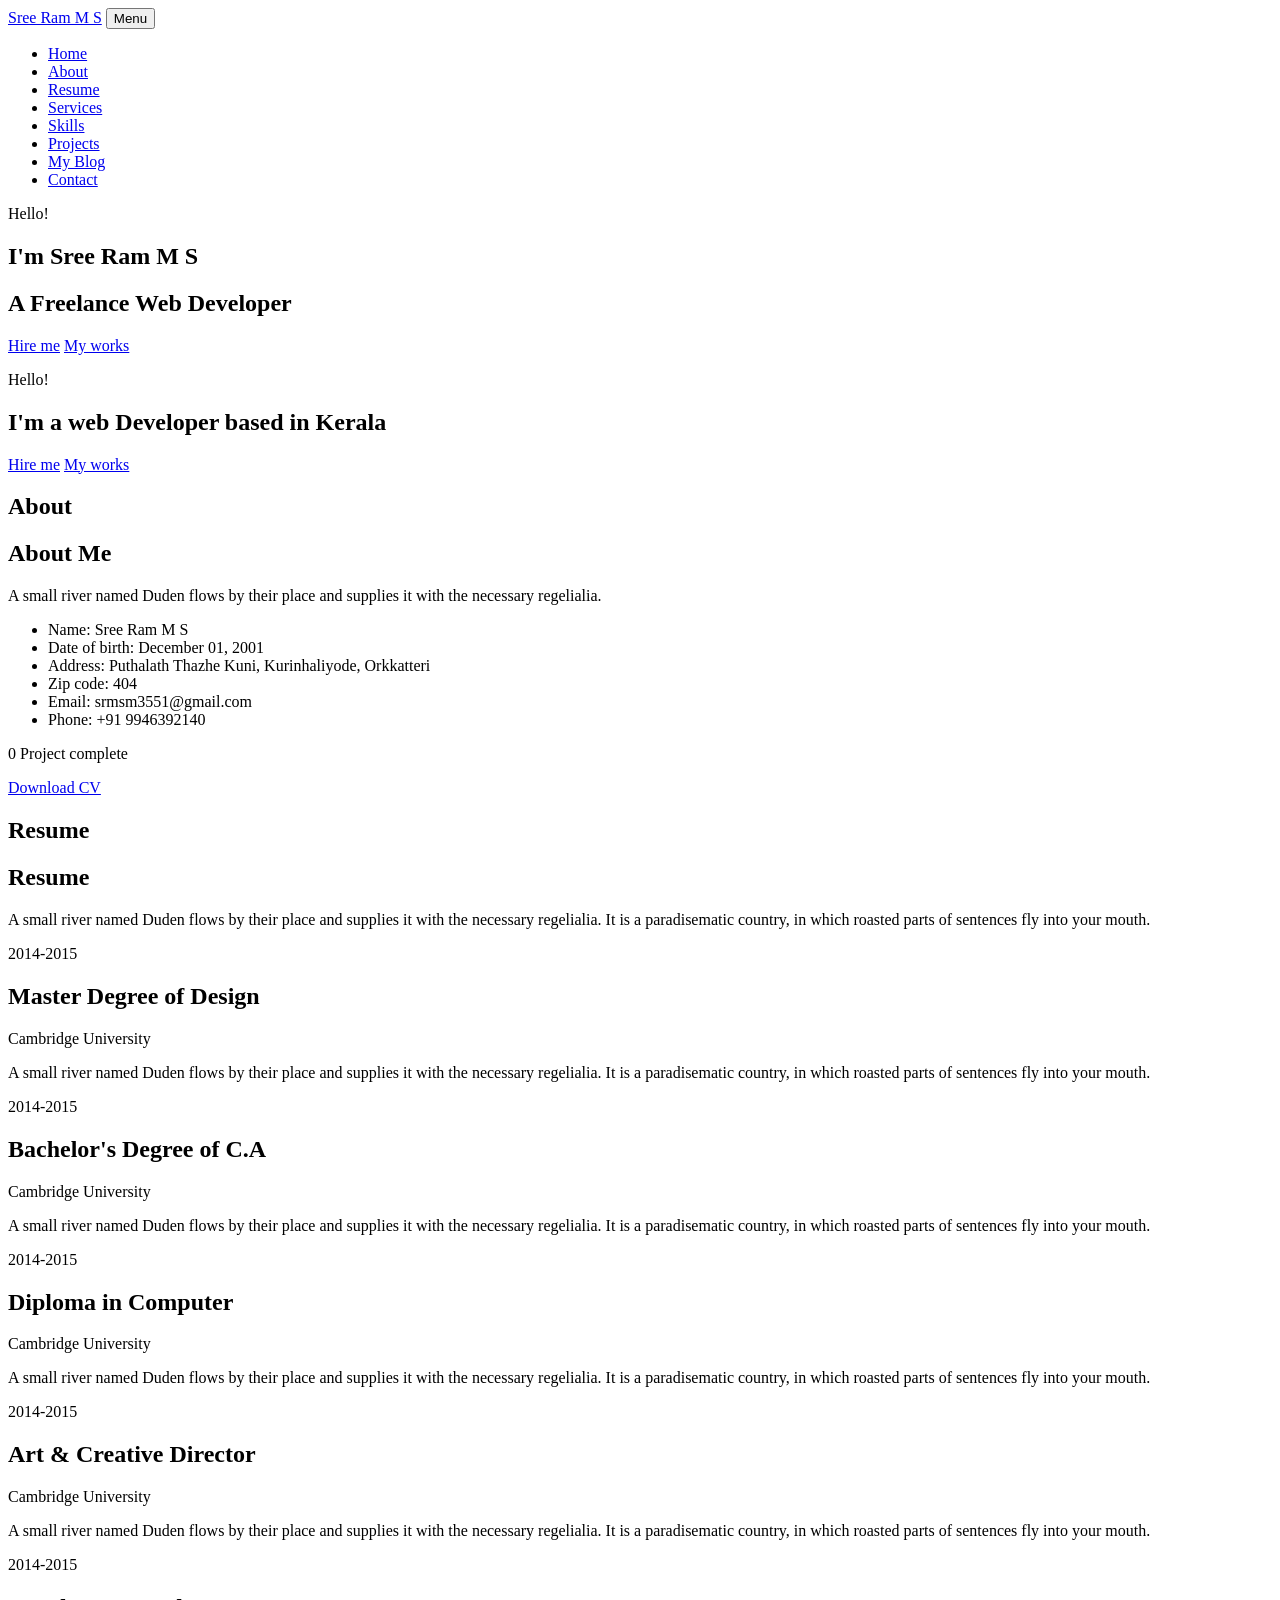
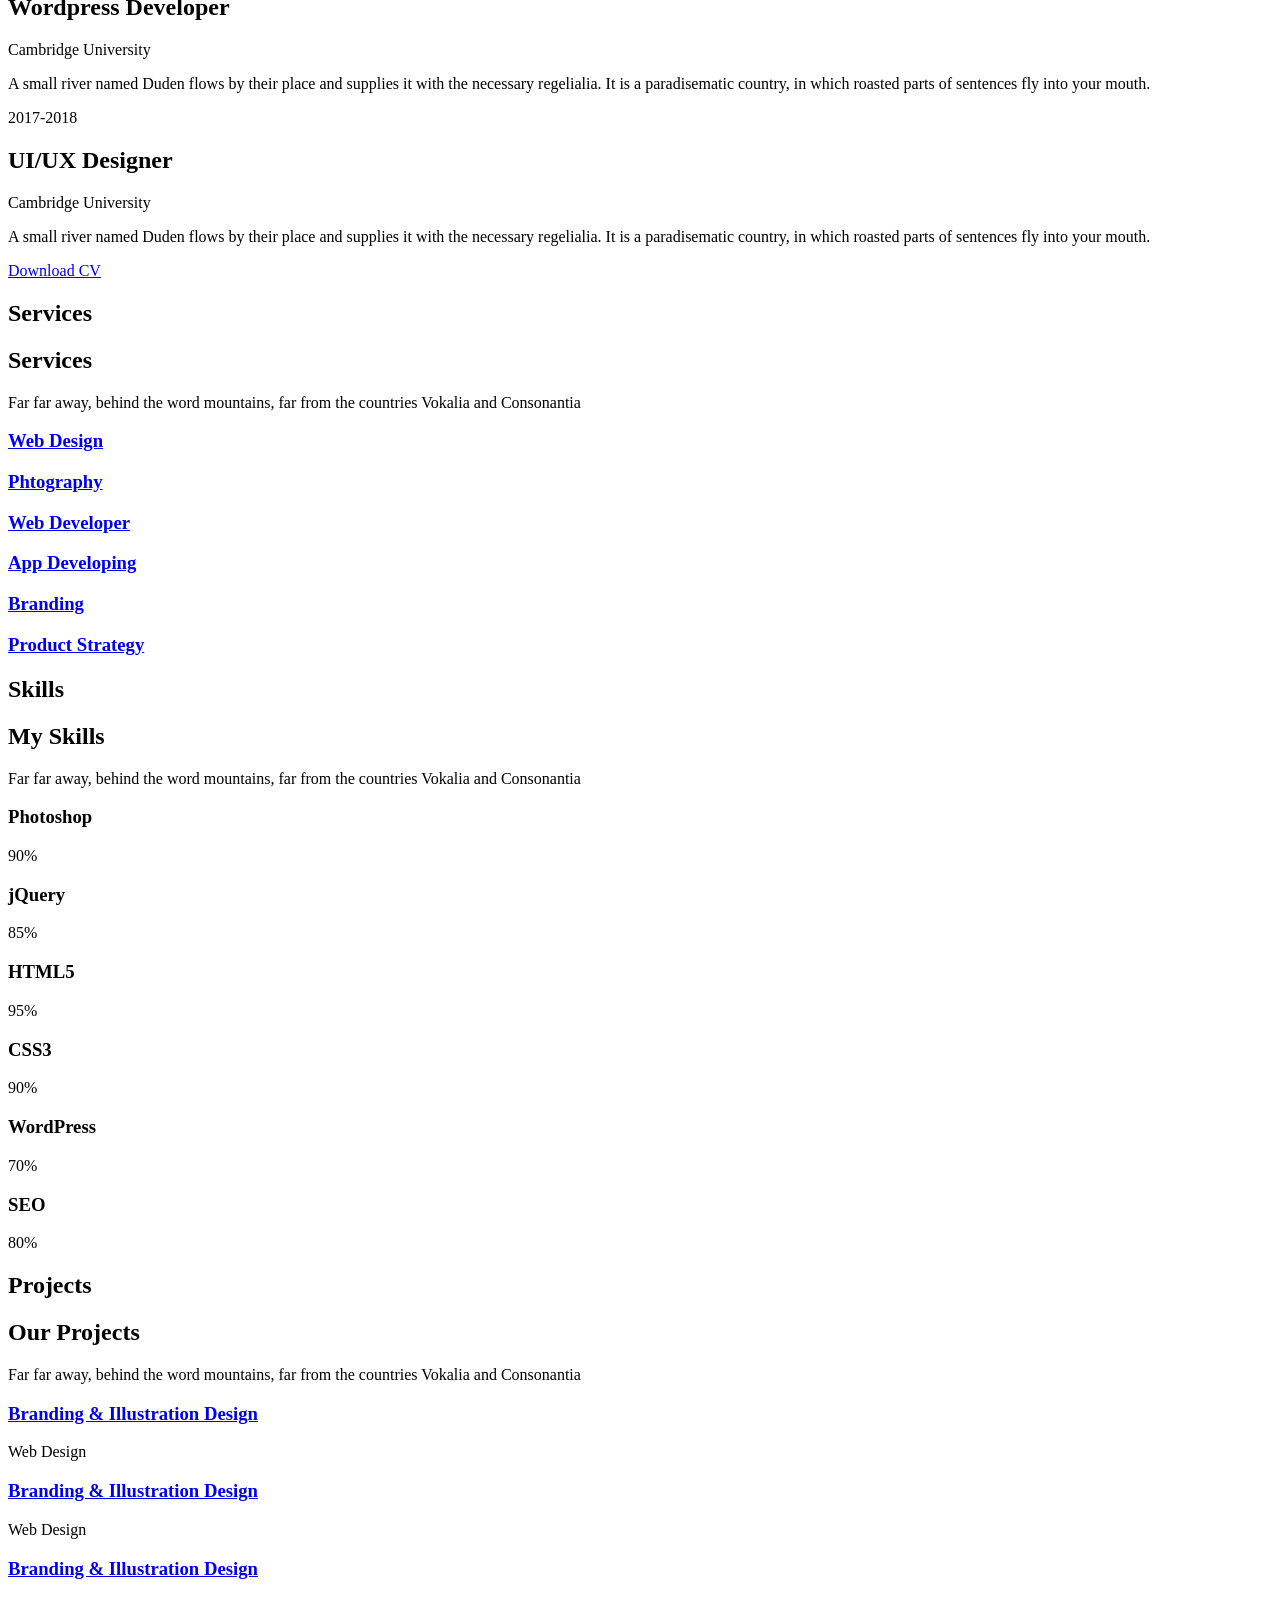
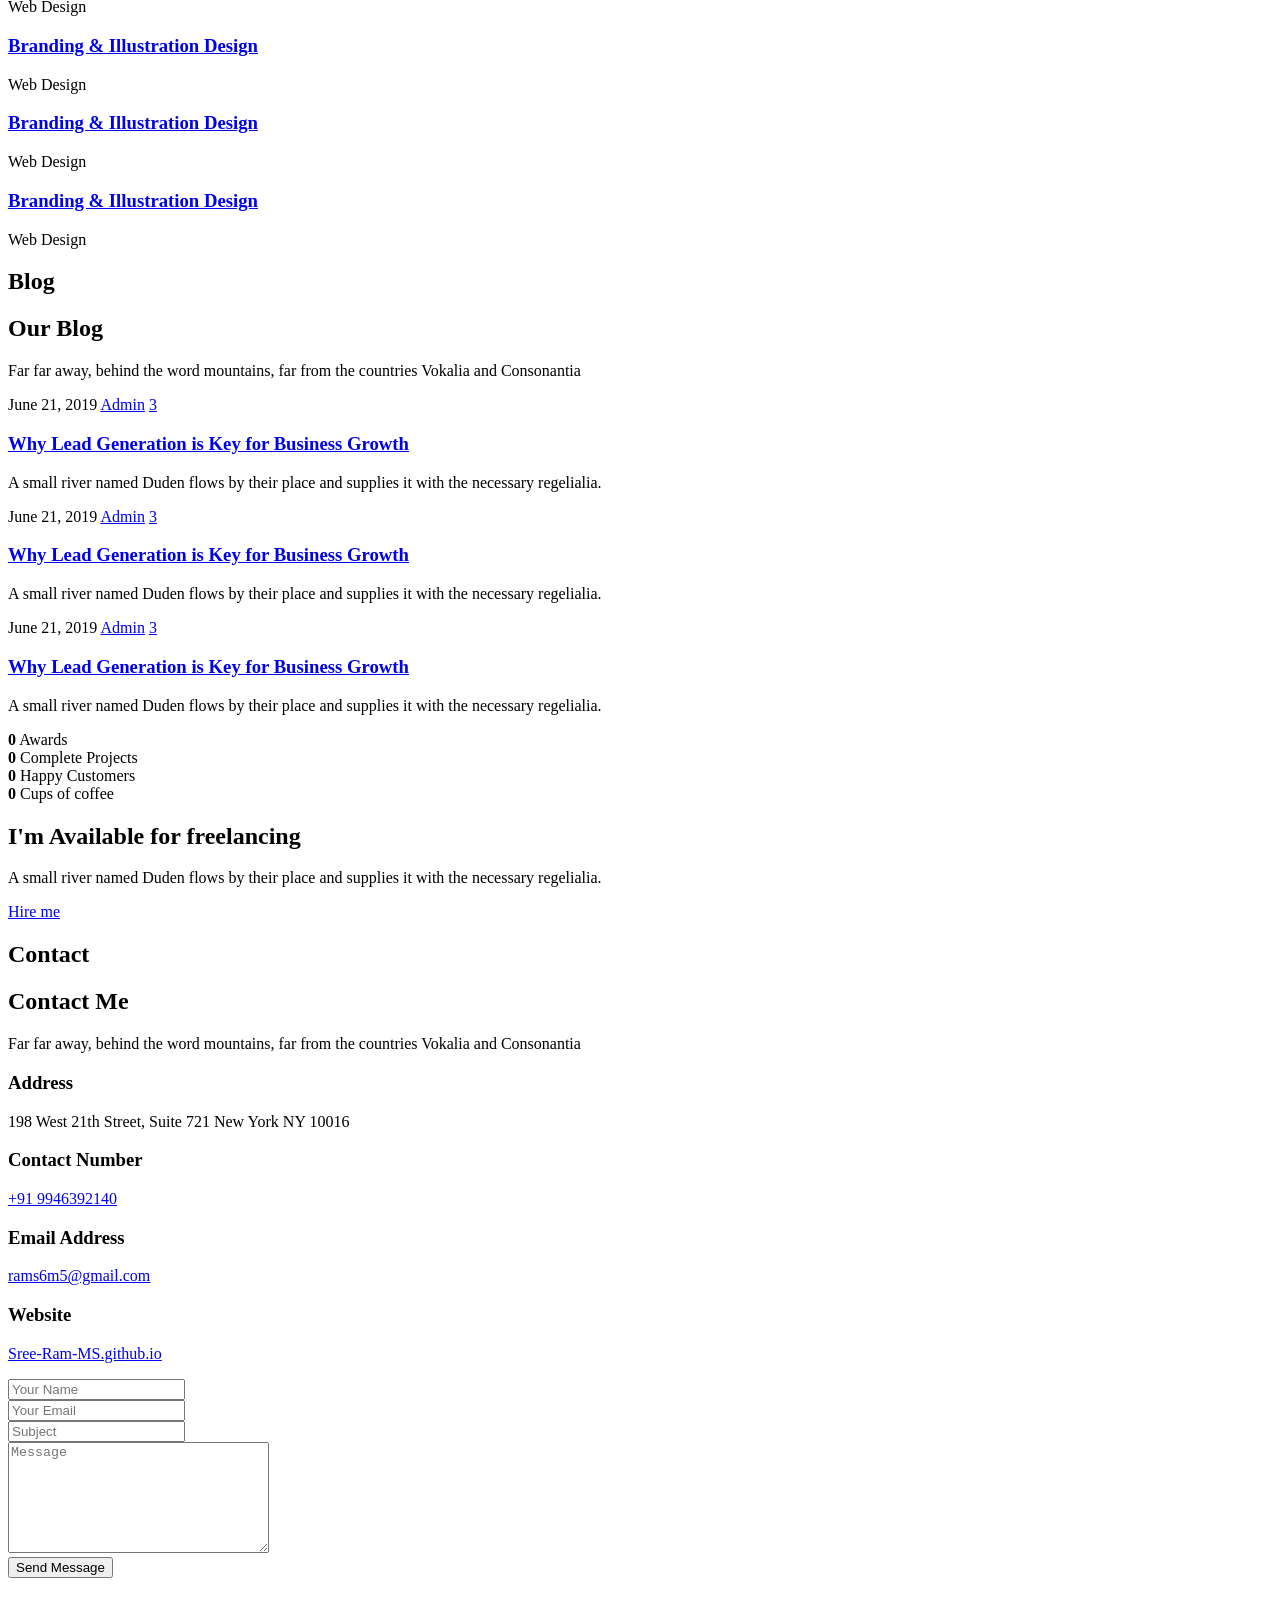
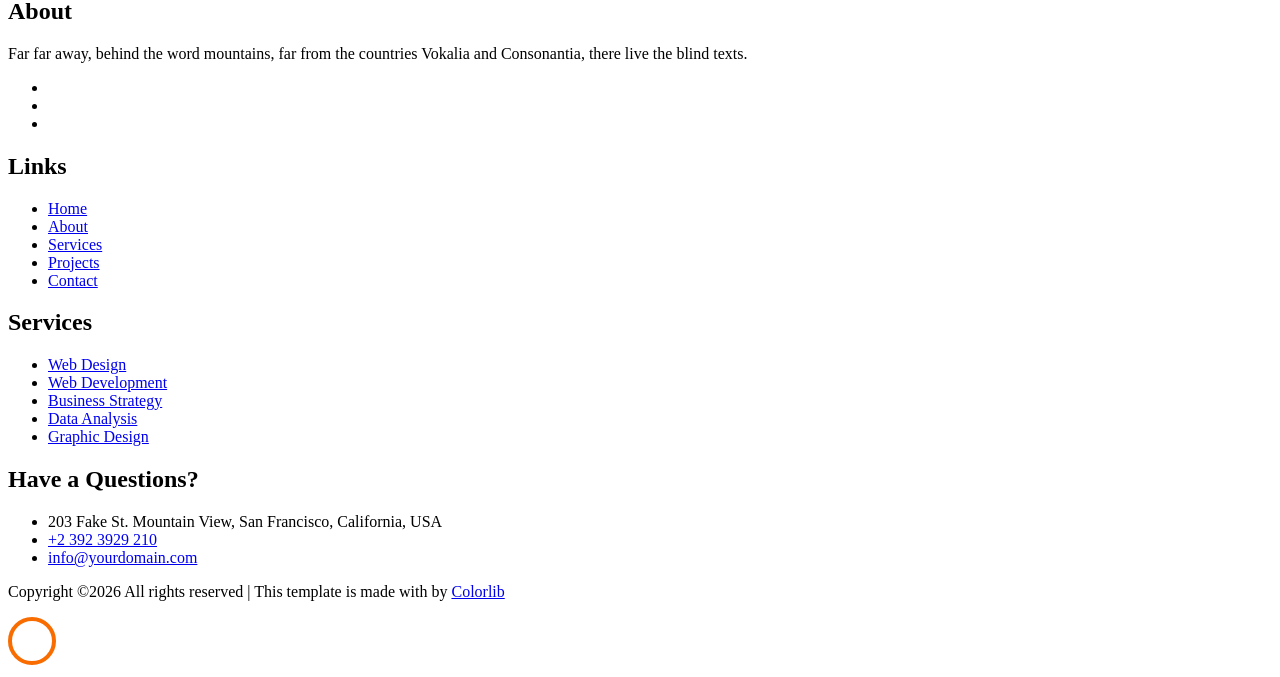
==== index.html @ 0553d795 "Update index.html" ====
<!DOCTYPE html>
<html lang="en">
  <head>
    <title>Sree Ram M S official GitHub Website </title>
    <meta charset="utf-8">
    <meta name="viewport" content="width=device-width, initial-scale=1, shrink-to-fit=no">
    
    <link href="https://fonts.googleapis.com/css?family=Poppins:100,200,300,400,500,600,700,800,900" rel="stylesheet">

    <link rel="stylesheet" href="css/open-iconic-bootstrap.min.css">
    <link rel="stylesheet" href="css/animate.css">
    
    <link rel="stylesheet" href="css/owl.carousel.min.css">
    <link rel="stylesheet" href="css/owl.theme.default.min.css">
    <link rel="stylesheet" href="css/magnific-popup.css">

    <link rel="stylesheet" href="css/aos.css">

    <link rel="stylesheet" href="css/ionicons.min.css">
    
    <link rel="stylesheet" href="css/flaticon.css">
    <link rel="stylesheet" href="css/icomoon.css">
    <link rel="stylesheet" href="css/style.css">
  </head>
  <body data-spy="scroll" data-target=".site-navbar-target" data-offset="300">
	  
	  
    <nav class="navbar navbar-expand-lg navbar-dark ftco_navbar ftco-navbar-light site-navbar-target" id="ftco-navbar">
	    <div class="container">
	      <a class="navbar-brand" href="index.html">Sree Ram M S</a>
	      <button class="navbar-toggler js-fh5co-nav-toggle fh5co-nav-toggle" type="button" data-toggle="collapse" data-target="#ftco-nav" aria-controls="ftco-nav" aria-expanded="false" aria-label="Toggle navigation">
	        <span class="oi oi-menu"></span> Menu
	      </button>

	      <div class="collapse navbar-collapse" id="ftco-nav">
	        <ul class="navbar-nav nav ml-auto">
	          <li class="nav-item"><a href="#home-section" class="nav-link"><span>Home</span></a></li>
	          <li class="nav-item"><a href="#about-section" class="nav-link"><span>About</span></a></li>
	          <li class="nav-item"><a href="#resume-section" class="nav-link"><span>Resume</span></a></li>
	          <li class="nav-item"><a href="#services-section" class="nav-link"><span>Services</span></a></li>
	          <li class="nav-item"><a href="#skills-section" class="nav-link"><span>Skills</span></a></li>
	          <li class="nav-item"><a href="#projects-section" class="nav-link"><span>Projects</span></a></li>
	          <li class="nav-item"><a href="#blog-section" class="nav-link"><span>My Blog</span></a></li>
	          <li class="nav-item"><a href="#contact-section" class="nav-link"><span>Contact</span></a></li>
	        </ul>
	      </div>
	    </div>
	  </nav>
	  <section id="home-section" class="hero">
		  <div class="home-slider  owl-carousel">
	      <div class="slider-item ">
	      	<div class="overlay"></div>
	        <div class="container">
	          <div class="row d-md-flex no-gutters slider-text align-items-end justify-content-end" data-scrollax-parent="true">
	          	<div class="one-third js-fullheight order-md-last img" style="background-image:url(images/MS.png);">
	          		<div class="overlay"></div>
	          	</div>
		          <div class="one-forth d-flex  align-items-center ftco-animate" data-scrollax=" properties: { translateY: '70%' }">
		          	<div class="text">
		          		<span class="subheading">Hello!</span>
			            <h1 class="mb-4 mt-3">I'm <span>Sree Ram M S</span></h1>
			            <h2 class="mb-4">A Freelance Web Developer</h2>
			            <p><a href="#" class="btn btn-primary py-3 px-4">Hire me</a> <a href="#" class="btn btn-white btn-outline-white py-3 px-4">My works</a></p>
		            </div>
		          </div>
	        	</div>
	        </div>
	      </div>

	      <div class="slider-item">
	      	<div class="overlay"></div>
	        <div class="container">
	          <div class="row d-flex no-gutters slider-text align-items-end justify-content-end" data-scrollax-parent="true">
	          	<div class="one-third js-fullheight order-md-last img" style="background-image:url(images/bg_2.png);">
	          		<div class="overlay"></div>
	          	</div>
		          <div class="one-forth d-flex align-items-center ftco-animate" data-scrollax=" properties: { translateY: '70%' }">
		          	<div class="text">
		          		<span class="subheading">Hello!</span>
			            <h1 class="mb-4 mt-3">I'm a <span>web Developer</span> based in Kerala</h1>
			            <p><a href="#" class="btn btn-primary py-3 px-4">Hire me</a> <a href="#" class="btn btn-white btn-outline-white py-3 px-4">My works</a></p>
		            </div>
		          </div>
	        	</div>
	        </div>
	      </div>
	    </div>
    </section>

    <section class="ftco-about img ftco-section ftco-no-pb" id="about-section">
    	<div class="container">
    		<div class="row d-flex">
    			<div class="col-md-6 col-lg-5 d-flex">
    				<div class="img-about img d-flex align-items-stretch">
    					<div class="overlay"></div>
	    				<div class="img d-flex align-self-stretch align-items-center" style="background-image:url(images/MS.png);">
	    				</div>
    				</div>
    			</div>
    			<div class="col-md-6 col-lg-7 pl-lg-5 pb-5">
    				<div class="row justify-content-start pb-3">
		          <div class="col-md-12 heading-section ftco-animate">
		          	<h1 class="big">About</h1>
		            <h2 class="mb-4">About Me</h2>
		            <p>A small river named Duden flows by their place and supplies it with the necessary regelialia.</p>
		            <ul class="about-info mt-4 px-md-0 px-2">
		            	<li class="d-flex"><span>Name:</span> <span>Sree Ram M S</span></li>
		            	<li class="d-flex"><span>Date of birth:</span> <span>December 01, 2001</span></li>
		            	<li class="d-flex"><span>Address:</span> <span>Puthalath Thazhe Kuni, Kurinhaliyode, Orkkatteri</span></li>
		            	<li class="d-flex"><span>Zip code:</span> <span>404</span></li>
		            	<li class="d-flex"><span>Email:</span> <span>srmsm3551@gmail.com</span></li>
		            	<li class="d-flex"><span>Phone: </span> <span>+91 9946392140</span></li>
		            </ul>
		          </div>
		        </div>
	          <div class="counter-wrap ftco-animate d-flex mt-md-3">
              <div class="text">
              	<p class="mb-4">
	                <span class="number" data-number="120">0</span>
	                <span>Project complete</span>
                </p>
                <p><a href="files/ram.pdf" class="btn btn-primary py-3 px-3" download>Download CV</a></p>
              </div>
	          </div>
	        </div>
        </div>
    	</div>
    </section>

    <section class="ftco-section ftco-no-pb" id="resume-section">
    	<div class="container">
    		<div class="row justify-content-center pb-5">
          <div class="col-md-10 heading-section text-center ftco-animate">
          	<h1 class="big big-2">Resume</h1>
            <h2 class="mb-4">Resume</h2>
            <p>A small river named Duden flows by their place and supplies it with the necessary regelialia. It is a paradisematic country, in which roasted parts of sentences fly into your mouth.</p>
          </div>
        </div>
    		<div class="row">
    			<div class="col-md-6">
    				<div class="resume-wrap ftco-animate">
    					<span class="date">2014-2015</span>
    					<h2>Master Degree of Design</h2>
    					<span class="position">Cambridge University</span>
    					<p class="mt-4">A small river named Duden flows by their place and supplies it with the necessary regelialia. It is a paradisematic country, in which roasted parts of sentences fly into your mouth.</p>
    				</div>
    				<div class="resume-wrap ftco-animate">
    					<span class="date">2014-2015</span>
    					<h2>Bachelor's Degree of C.A</h2>
    					<span class="position">Cambridge University</span>
    					<p class="mt-4">A small river named Duden flows by their place and supplies it with the necessary regelialia. It is a paradisematic country, in which roasted parts of sentences fly into your mouth.</p>
    				</div>
    				<div class="resume-wrap ftco-animate">
    					<span class="date">2014-2015</span>
    					<h2>Diploma in Computer</h2>
    					<span class="position">Cambridge University</span>
    					<p class="mt-4">A small river named Duden flows by their place and supplies it with the necessary regelialia. It is a paradisematic country, in which roasted parts of sentences fly into your mouth.</p>
    				</div>
    			</div>

    			<div class="col-md-6">
    				<div class="resume-wrap ftco-animate">
    					<span class="date">2014-2015</span>
    					<h2>Art &amp; Creative Director</h2>
    					<span class="position">Cambridge University</span>
    					<p class="mt-4">A small river named Duden flows by their place and supplies it with the necessary regelialia. It is a paradisematic country, in which roasted parts of sentences fly into your mouth.</p>
    				</div>
    				<div class="resume-wrap ftco-animate">
    					<span class="date">2014-2015</span>
    					<h2>Wordpress Developer</h2>
    					<span class="position">Cambridge University</span>
    					<p class="mt-4">A small river named Duden flows by their place and supplies it with the necessary regelialia. It is a paradisematic country, in which roasted parts of sentences fly into your mouth.</p>
    				</div>
    				<div class="resume-wrap ftco-animate">
    					<span class="date">2017-2018</span>
    					<h2>UI/UX Designer</h2>
    					<span class="position">Cambridge University</span>
    					<p class="mt-4">A small river named Duden flows by their place and supplies it with the necessary regelialia. It is a paradisematic country, in which roasted parts of sentences fly into your mouth.</p>
    				</div>
    			</div>
    		</div>
    		<div class="row justify-content-center mt-5">
    			<div class="col-md-6 text-center ftco-animate">
    				<p><a href="#" class="btn btn-primary py-4 px-5">Download CV</a></p>
    			</div>
    		</div>
    	</div>
    </section>

    <section class="ftco-section" id="services-section">
    	<div class="container">
    		<div class="row justify-content-center py-5 mt-5">
          <div class="col-md-12 heading-section text-center ftco-animate">
          	<h1 class="big big-2">Services</h1>
            <h2 class="mb-4">Services</h2>
            <p>Far far away, behind the word mountains, far from the countries Vokalia and Consonantia</p>
          </div>
        </div>
    		<div class="row">
					<div class="col-md-4 text-center d-flex ftco-animate">
						<a href="#" class="services-1">
							<span class="icon">
								<i class="flaticon-analysis"></i>
							</span>
							<div class="desc">
								<h3 class="mb-5">Web Design</h3>
							</div>
						</a>
					</div>
					<div class="col-md-4 text-center d-flex ftco-animate">
						<a href="#" class="services-1">
							<span class="icon">
								<i class="flaticon-flasks"></i>
							</span>
							<div class="desc">
								<h3 class="mb-5">Phtography</h3>
							</div>
						</a>
					</div>
					<div class="col-md-4 text-center d-flex ftco-animate">
						<a href="#" class="services-1">
							<span class="icon">
								<i class="flaticon-ideas"></i>
							</span>
							<div class="desc">
								<h3 class="mb-5">Web Developer</h3>
							</div>
						</a>
					</div>

					<div class="col-md-4 text-center d-flex ftco-animate">
						<a href="#" class="services-1">
							<span class="icon">
								<i class="flaticon-analysis"></i>
							</span>
							<div class="desc">
								<h3 class="mb-5">App Developing</h3>
							</div>
						</a>
					</div>
					<div class="col-md-4 text-center d-flex ftco-animate">
						<a href="#" class="services-1">
							<span class="icon">
								<i class="flaticon-flasks"></i>
							</span>
							<div class="desc">
								<h3 class="mb-5">Branding</h3>
							</div>
						</a>
					</div>
					<div class="col-md-4 text-center d-flex ftco-animate">
						<a href="#" class="services-1">
							<span class="icon">
								<i class="flaticon-ideas"></i>
							</span>
							<div class="desc">
								<h3 class="mb-5">Product Strategy</h3>
							</div>
						</a>
					</div>
				</div>
    	</div>
    </section>

		
		<section class="ftco-section" id="skills-section">
			<div class="container">
				<div class="row justify-content-center pb-5">
          <div class="col-md-12 heading-section text-center ftco-animate">
          	<h1 class="big big-2">Skills</h1>
            <h2 class="mb-4">My Skills</h2>
            <p>Far far away, behind the word mountains, far from the countries Vokalia and Consonantia</p>
          </div>
        </div>
				<div class="row">
					<div class="col-md-6 animate-box">
						<div class="progress-wrap ftco-animate">
							<h3>Photoshop</h3>
							<div class="progress">
							 	<div class="progress-bar color-1" role="progressbar" aria-valuenow="90"
							  	aria-valuemin="0" aria-valuemax="100" style="width:90%">
							    <span>90%</span>
							  	</div>
							</div>
						</div>
					</div>
					<div class="col-md-6 animate-box">
						<div class="progress-wrap ftco-animate">
							<h3>jQuery</h3>
							<div class="progress">
							 	<div class="progress-bar color-2" role="progressbar" aria-valuenow="85"
							  	aria-valuemin="0" aria-valuemax="100" style="width:85%">
							    <span>85%</span>
							  	</div>
							</div>
						</div>
					</div>
					<div class="col-md-6 animate-box">
						<div class="progress-wrap ftco-animate">
							<h3>HTML5</h3>
							<div class="progress">
							 	<div class="progress-bar color-3" role="progressbar" aria-valuenow="95"
							  	aria-valuemin="0" aria-valuemax="100" style="width:95%">
							    <span>95%</span>
							  	</div>
							</div>
						</div>
					</div>
					<div class="col-md-6 animate-box">
						<div class="progress-wrap ftco-animate">
							<h3>CSS3</h3>
							<div class="progress">
							 	<div class="progress-bar color-4" role="progressbar" aria-valuenow="90"
							  	aria-valuemin="0" aria-valuemax="100" style="width:90%">
							    <span>90%</span>
							  	</div>
							</div>
						</div>
					</div>
					<div class="col-md-6 animate-box">
						<div class="progress-wrap ftco-animate">
							<h3>WordPress</h3>
							<div class="progress">
							 	<div class="progress-bar color-5" role="progressbar" aria-valuenow="70"
							  	aria-valuemin="0" aria-valuemax="100" style="width:70%">
							    <span>70%</span>
							  	</div>
							</div>
						</div>
					</div>
					<div class="col-md-6 animate-box">
						<div class="progress-wrap ftco-animate">
							<h3>SEO</h3>
							<div class="progress">
							 	<div class="progress-bar color-6" role="progressbar" aria-valuenow="80"
							  	aria-valuemin="0" aria-valuemax="100" style="width:80%">
							    <span>80%</span>
							  	</div>
							</div>
						</div>
					</div>
				</div>
			</div>
		</section>
 

    <section class="ftco-section ftco-project" id="projects-section">
    	<div class="container">
    		<div class="row justify-content-center pb-5">
          <div class="col-md-12 heading-section text-center ftco-animate">
          	<h1 class="big big-2">Projects</h1>
            <h2 class="mb-4">Our Projects</h2>
            <p>Far far away, behind the word mountains, far from the countries Vokalia and Consonantia</p>
          </div>
        </div>
    		<div class="row">
    			<div class="col-md-4">
    				<div class="project img ftco-animate d-flex justify-content-center align-items-center" style="background-image: url(images/project-4.jpg);">
    					<div class="overlay"></div>
	    				<div class="text text-center p-4">
	    					<h3><a href="#">Branding &amp; Illustration Design</a></h3>
	    					<span>Web Design</span>
	    				</div>
    				</div>
  				</div>
  				<div class="col-md-8">
    				<div class="project img ftco-animate d-flex justify-content-center align-items-center" style="background-image: url(images/project-5.jpg);">
    					<div class="overlay"></div>
	    				<div class="text text-center p-4">
	    					<h3><a href="#">Branding &amp; Illustration Design</a></h3>
	    					<span>Web Design</span>
	    				</div>
    				</div>
  				</div>

    			<div class="col-md-8">
    				<div class="project img ftco-animate d-flex justify-content-center align-items-center" style="background-image: url(images/project-1.jpg);">
    					<div class="overlay"></div>
	    				<div class="text text-center p-4">
	    					<h3><a href="#">Branding &amp; Illustration Design</a></h3>
	    					<span>Web Design</span>
	    				</div>
    				</div>

    				<div class="project img ftco-animate d-flex justify-content-center align-items-center" style="background-image: url(images/project-6.jpg);">
    					<div class="overlay"></div>
	    				<div class="text text-center p-4">
	    					<h3><a href="#">Branding &amp; Illustration Design</a></h3>
	    					<span>Web Design</span>
	    				</div>
    				</div>
    			</div>
    			<div class="col-md-4">
    				<div class="row">
    					<div class="col-md-12">
		    				<div class="project img ftco-animate d-flex justify-content-center align-items-center" style="background-image: url(images/project-2.jpg);">
		    					<div class="overlay"></div>
			    				<div class="text text-center p-4">
			    					<h3><a href="#">Branding &amp; Illustration Design</a></h3>
			    					<span>Web Design</span>
			    				</div>
		    				</div>
	    				</div>
	    				<div class="col-md-12">
		    				<div class="project img ftco-animate d-flex justify-content-center align-items-center" style="background-image: url(images/project-3.jpg);">
		    					<div class="overlay"></div>
			    				<div class="text text-center p-4">
			    					<h3><a href="#">Branding &amp; Illustration Design</a></h3>
			    					<span>Web Design</span>
			    				</div>
		    				</div>
	    				</div>
    				</div>
    			</div>
    		</div>
    	</div>
    </section>


    <section class="ftco-section" id="blog-section">
      <div class="container">
        <div class="row justify-content-center mb-5 pb-5">
          <div class="col-md-7 heading-section text-center ftco-animate">
            <h1 class="big big-2">Blog</h1>
            <h2 class="mb-4">Our Blog</h2>
            <p>Far far away, behind the word mountains, far from the countries Vokalia and Consonantia</p>
          </div>
        </div>
        <div class="row d-flex">
          <div class="col-md-4 d-flex ftco-animate">
          	<div class="blog-entry justify-content-end">
              <a href="single.html" class="block-20" style="background-image: url('images/image_1.jpg');">
              </a>
              <div class="text mt-3 float-right d-block">
              	<div class="d-flex align-items-center mb-3 meta">
	                <p class="mb-0">
	                	<span class="mr-2">June 21, 2019</span>
	                	<a href="#" class="mr-2">Admin</a>
	                	<a href="#" class="meta-chat"><span class="icon-chat"></span> 3</a>
	                </p>
                </div>
                <h3 class="heading"><a href="single.html">Why Lead Generation is Key for Business Growth</a></h3>
                <p>A small river named Duden flows by their place and supplies it with the necessary regelialia.</p>
              </div>
            </div>
          </div>
          <div class="col-md-4 d-flex ftco-animate">
          	<div class="blog-entry justify-content-end">
              <a href="single.html" class="block-20" style="background-image: url('images/image_2.jpg');">
              </a>
              <div class="text mt-3 float-right d-block">
              	<div class="d-flex align-items-center mb-3 meta">
	                <p class="mb-0">
	                	<span class="mr-2">June 21, 2019</span>
	                	<a href="#" class="mr-2">Admin</a>
	                	<a href="#" class="meta-chat"><span class="icon-chat"></span> 3</a>
	                </p>
                </div>
                <h3 class="heading"><a href="single.html">Why Lead Generation is Key for Business Growth</a></h3>
                <p>A small river named Duden flows by their place and supplies it with the necessary regelialia.</p>
              </div>
            </div>
          </div>
          <div class="col-md-4 d-flex ftco-animate">
          	<div class="blog-entry">
              <a href="single.html" class="block-20" style="background-image: url('images/image_3.jpg');">
              </a>
              <div class="text mt-3 float-right d-block">
              	<div class="d-flex align-items-center mb-3 meta">
	                <p class="mb-0">
	                	<span class="mr-2">June 21, 2019</span>
	                	<a href="#" class="mr-2">Admin</a>
	                	<a href="#" class="meta-chat"><span class="icon-chat"></span> 3</a>
	                </p>
                </div>
                <h3 class="heading"><a href="single.html">Why Lead Generation is Key for Business Growth</a></h3>
                <p>A small river named Duden flows by their place and supplies it with the necessary regelialia.</p>
              </div>
            </div>
          </div>
        </div>
      </div>
    </section>

    <section class="ftco-section ftco-no-pt ftco-no-pb ftco-counter img" id="section-counter">
    	<div class="container">
				<div class="row d-md-flex align-items-center">
          <div class="col-md d-flex justify-content-center counter-wrap ftco-animate">
            <div class="block-18">
              <div class="text">
                <strong class="number" data-number="100">0</strong>
                <span>Awards</span>
              </div>
            </div>
          </div>
          <div class="col-md d-flex justify-content-center counter-wrap ftco-animate">
            <div class="block-18">
              <div class="text">
                <strong class="number" data-number="1200">0</strong>
                <span>Complete Projects</span>
              </div>
            </div>
          </div>
          <div class="col-md d-flex justify-content-center counter-wrap ftco-animate">
            <div class="block-18">
              <div class="text">
                <strong class="number" data-number="1200">0</strong>
                <span>Happy Customers</span>
              </div>
            </div>
          </div>
          <div class="col-md d-flex justify-content-center counter-wrap ftco-animate">
            <div class="block-18">
              <div class="text">
                <strong class="number" data-number="500">0</strong>
                <span>Cups of coffee</span>
              </div>
            </div>
          </div>
        </div>
      </div>
    </section>

    <section class="ftco-section ftco-hireme img margin-top" style="background-image: url(images/bg_1.jpg)">
			<div class="container">
				<div class="row justify-content-center">
					<div class="col-md-7 ftco-animate text-center">
						<h2>I'm <span>Available</span> for freelancing</h2>
						<p>A small river named Duden flows by their place and supplies it with the necessary regelialia.</p>
						<p class="mb-0"><a href="#" class="btn btn-primary py-3 px-5">Hire me</a></p>
					</div>
				</div>
			</div>
		</section>

    <section class="ftco-section contact-section ftco-no-pb" id="contact-section">
      <div class="container">
      	<div class="row justify-content-center mb-5 pb-3">
          <div class="col-md-7 heading-section text-center ftco-animate">
            <h1 class="big big-2">Contact</h1>
            <h2 class="mb-4">Contact Me</h2>
            <p>Far far away, behind the word mountains, far from the countries Vokalia and Consonantia</p>
          </div>
        </div>

        <div class="row d-flex contact-info mb-5">
          <div class="col-md-6 col-lg-3 d-flex ftco-animate">
          	<div class="align-self-stretch box p-4 text-center">
          		<div class="icon d-flex align-items-center justify-content-center">
          			<span class="icon-map-signs"></span>
          		</div>
          		<h3 class="mb-4">Address</h3>
	            <p>198 West 21th Street, Suite 721 New York NY 10016</p>
	          </div>
          </div>
          <div class="col-md-6 col-lg-3 d-flex ftco-animate">
          	<div class="align-self-stretch box p-4 text-center">
          		<div class="icon d-flex align-items-center justify-content-center">
          			<span class="icon-phone2"></span>
          		</div>
          		<h3 class="mb-4">Contact Number</h3>
	            <p><a href="tel://9946392140">+91 9946392140</a></p>
	          </div>
          </div>
          <div class="col-md-6 col-lg-3 d-flex ftco-animate">
          	<div class="align-self-stretch box p-4 text-center">
          		<div class="icon d-flex align-items-center justify-content-center">
          			<span class="icon-paper-plane"></span>
          		</div>
          		<h3 class="mb-4">Email Address</h3>
	            <p><a href="mailto:rams6m5@gmail.com">rams6m5@gmail.com</a></p>
	          </div>
          </div>
          <div class="col-md-6 col-lg-3 d-flex ftco-animate">
          	<div class="align-self-stretch box p-4 text-center">
          		<div class="icon d-flex align-items-center justify-content-center">
          			<span class="icon-globe"></span>
          		</div>
          		<h3 class="mb-4">Website</h3>
	            <p><a href="#">Sree-Ram-MS.github.io</a></p>
	          </div>
          </div>
        </div>

        <div class="row no-gutters block-9">
          <div class="col-md-6 order-md-last d-flex">
            <form action="#" class="bg-light p-4 p-md-5 contact-form">
              <div class="form-group">
                <input type="text" class="form-control" placeholder="Your Name">
              </div>
              <div class="form-group">
                <input type="text" class="form-control" placeholder="Your Email">
              </div>
              <div class="form-group">
                <input type="text" class="form-control" placeholder="Subject">
              </div>
              <div class="form-group">
                <textarea name="" id="" cols="30" rows="7" class="form-control" placeholder="Message"></textarea>
              </div>
              <div class="form-group">
                <input type="submit" value="Send Message" class="btn btn-primary py-3 px-5">
              </div>
            </form>
          
          </div>

          <div class="col-md-6 d-flex">
          	<div class="img" style="background-image: url(images/MS.png);"></div>
          </div>
        </div>
      </div>
    </section>
		

    <footer class="ftco-footer ftco-section">
      <div class="container">
        <div class="row mb-5">
          <div class="col-md">
            <div class="ftco-footer-widget mb-4">
              <h2 class="ftco-heading-2">About</h2>
              <p>Far far away, behind the word mountains, far from the countries Vokalia and Consonantia, there live the blind texts.</p>
              <ul class="ftco-footer-social list-unstyled float-md-left float-lft mt-5">
                <li class="ftco-animate"><a href="#"><span class="icon-twitter"></span></a></li>
                <li class="ftco-animate"><a href="#"><span class="icon-facebook"></span></a></li>
                <li class="ftco-animate"><a href="#"><span class="icon-instagram"></span></a></li>
              </ul>
            </div>
          </div>
          <div class="col-md">
            <div class="ftco-footer-widget mb-4 ml-md-4">
              <h2 class="ftco-heading-2">Links</h2>
              <ul class="list-unstyled">
                <li><a href="#"><span class="icon-long-arrow-right mr-2"></span>Home</a></li>
                <li><a href="#"><span class="icon-long-arrow-right mr-2"></span>About</a></li>
                <li><a href="#"><span class="icon-long-arrow-right mr-2"></span>Services</a></li>
                <li><a href="#"><span class="icon-long-arrow-right mr-2"></span>Projects</a></li>
                <li><a href="#"><span class="icon-long-arrow-right mr-2"></span>Contact</a></li>
              </ul>
            </div>
          </div>
          <div class="col-md">
             <div class="ftco-footer-widget mb-4">
              <h2 class="ftco-heading-2">Services</h2>
              <ul class="list-unstyled">
                <li><a href="#"><span class="icon-long-arrow-right mr-2"></span>Web Design</a></li>
                <li><a href="#"><span class="icon-long-arrow-right mr-2"></span>Web Development</a></li>
                <li><a href="#"><span class="icon-long-arrow-right mr-2"></span>Business Strategy</a></li>
                <li><a href="#"><span class="icon-long-arrow-right mr-2"></span>Data Analysis</a></li>
                <li><a href="#"><span class="icon-long-arrow-right mr-2"></span>Graphic Design</a></li>
              </ul>
            </div>
          </div>
          <div class="col-md">
            <div class="ftco-footer-widget mb-4">
            	<h2 class="ftco-heading-2">Have a Questions?</h2>
            	<div class="block-23 mb-3">
	              <ul>
	                <li><span class="icon icon-map-marker"></span><span class="text">203 Fake St. Mountain View, San Francisco, California, USA</span></li>
	                <li><a href="#"><span class="icon icon-phone"></span><span class="text">+2 392 3929 210</span></a></li>
	                <li><a href="#"><span class="icon icon-envelope"></span><span class="text">info@yourdomain.com</span></a></li>
	              </ul>
	            </div>
            </div>
          </div>
        </div>
        <div class="row">
          <div class="col-md-12 text-center">

            <p><!-- Link back to Colorlib can't be removed. Template is licensed under CC BY 3.0. -->
  Copyright &copy;<script>document.write(new Date().getFullYear());</script> All rights reserved | This template is made with <i class="icon-heart color-danger" aria-hidden="true"></i> by <a href="https://colorlib.com" target="_blank">Colorlib</a>
  <!-- Link back to Colorlib can't be removed. Template is licensed under CC BY 3.0. --></p>
          </div>
        </div>
      </div>
    </footer>
    
  

  <!-- loader -->
  <div id="ftco-loader" class="show fullscreen"><svg class="circular" width="48px" height="48px"><circle class="path-bg" cx="24" cy="24" r="22" fill="none" stroke-width="4" stroke="#eeeeee"/><circle class="path" cx="24" cy="24" r="22" fill="none" stroke-width="4" stroke-miterlimit="10" stroke="#F96D00"/></svg></div>


  <script src="js/jquery.min.js"></script>
  <script src="js/jquery-migrate-3.0.1.min.js"></script>
  <script src="js/popper.min.js"></script>
  <script src="js/bootstrap.min.js"></script>
  <script src="js/jquery.easing.1.3.js"></script>
  <script src="js/jquery.waypoints.min.js"></script>
  <script src="js/jquery.stellar.min.js"></script>
  <script src="js/owl.carousel.min.js"></script>
  <script src="js/jquery.magnific-popup.min.js"></script>
  <script src="js/aos.js"></script>
  <script src="js/jquery.animateNumber.min.js"></script>
  <script src="js/scrollax.min.js"></script>
  
  <script src="js/main.js"></script>
    
  </body>
</html>
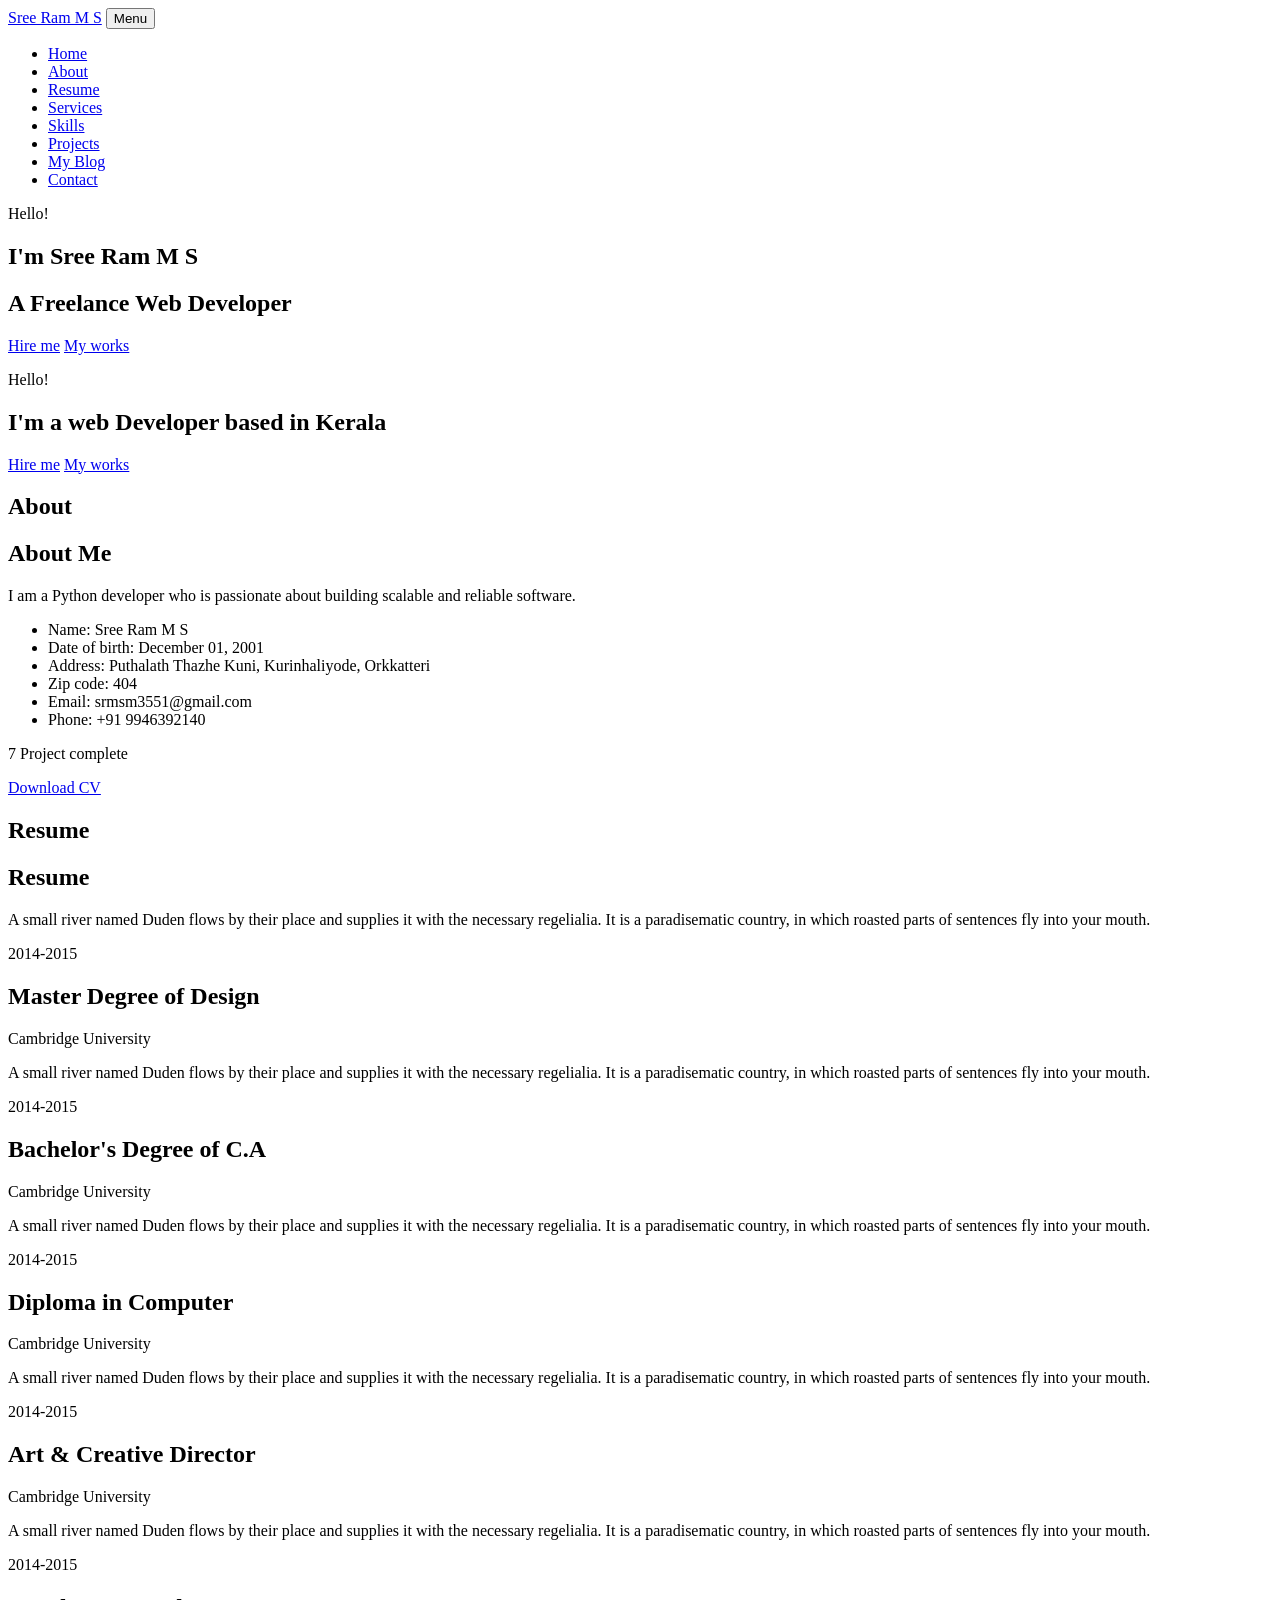
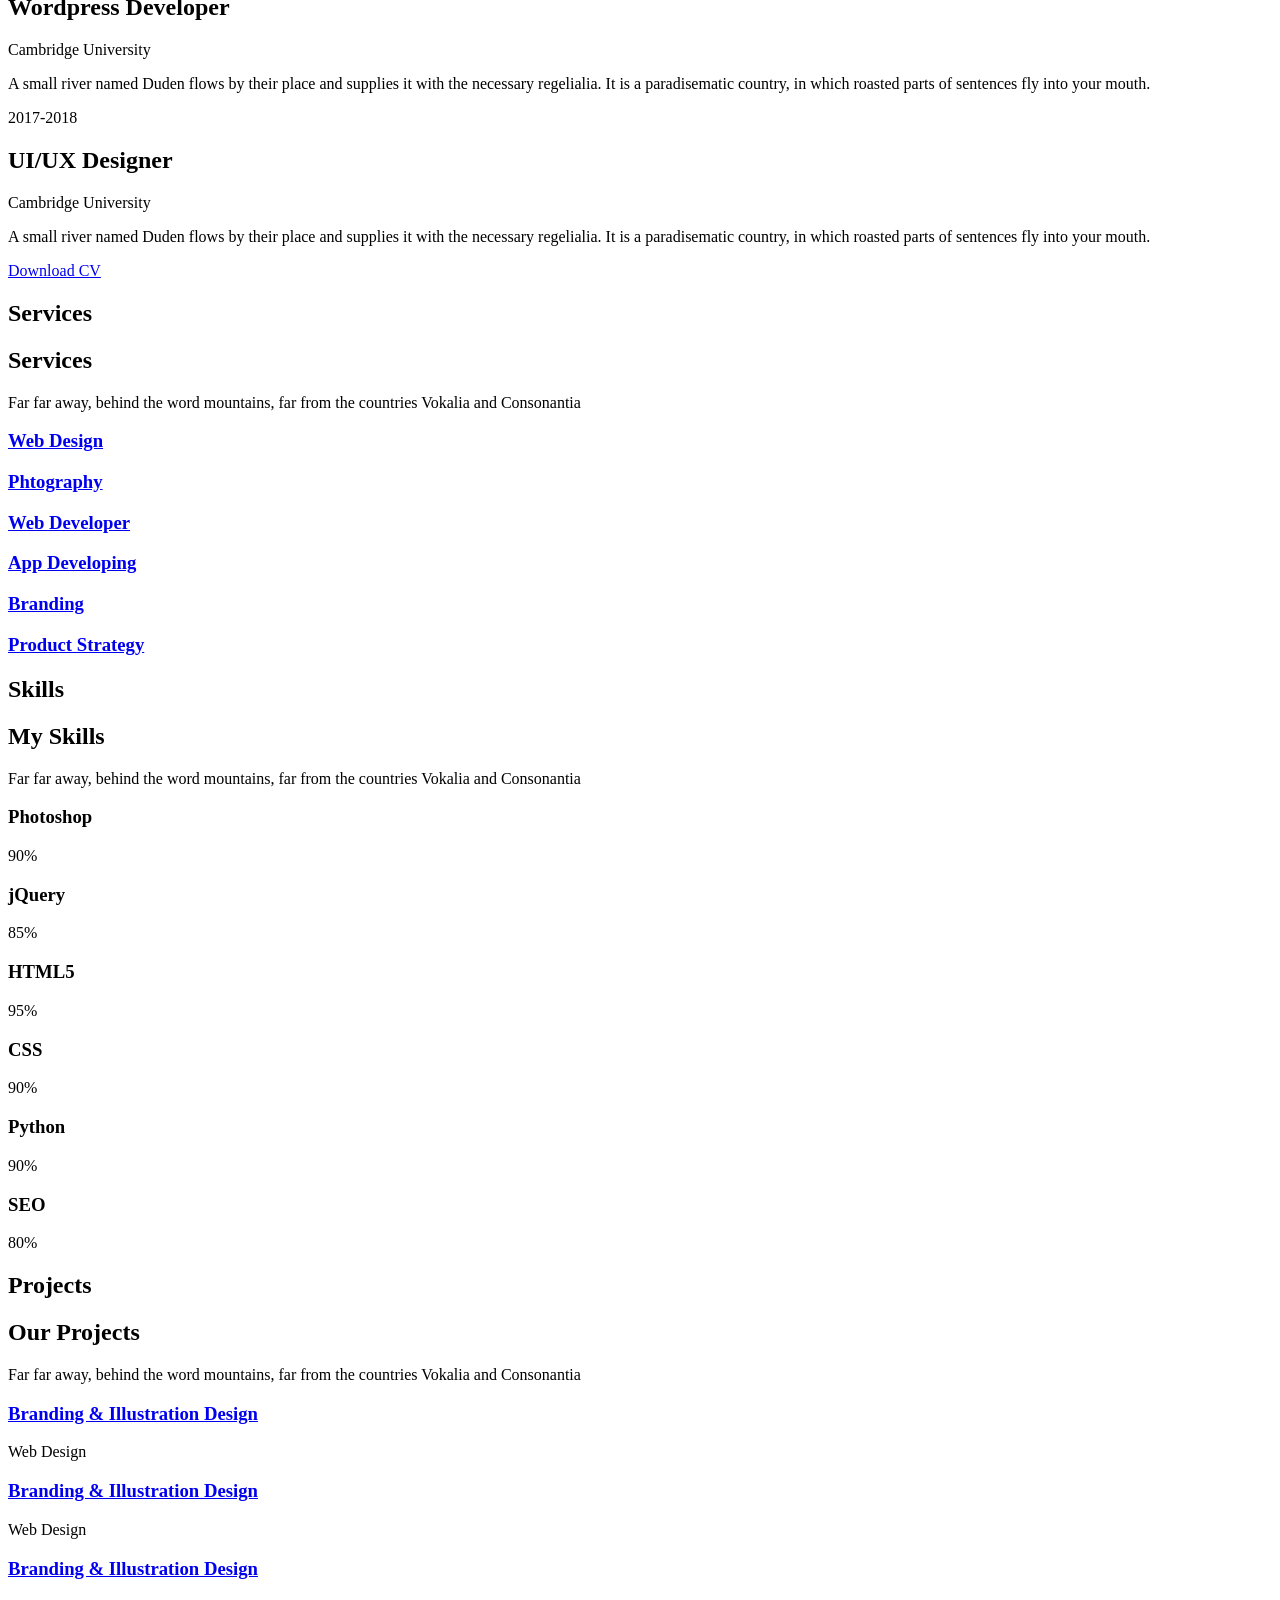
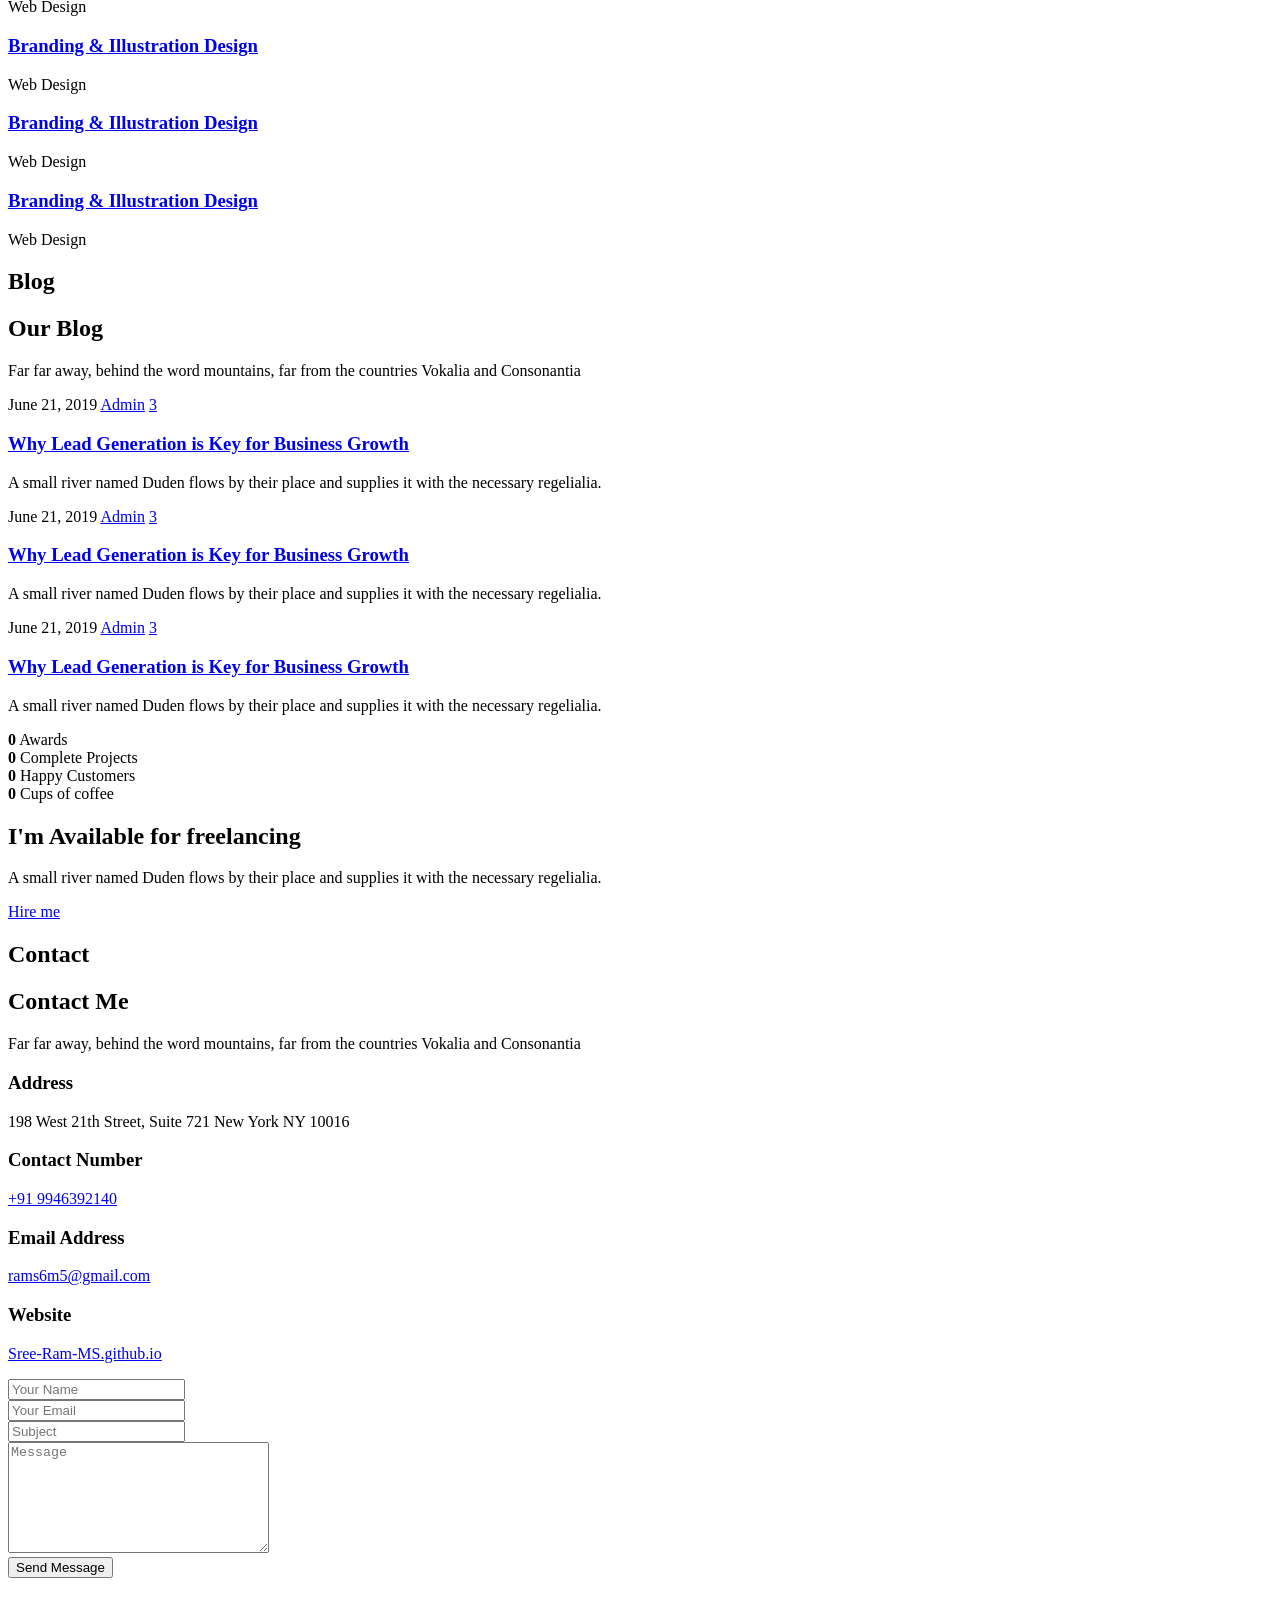
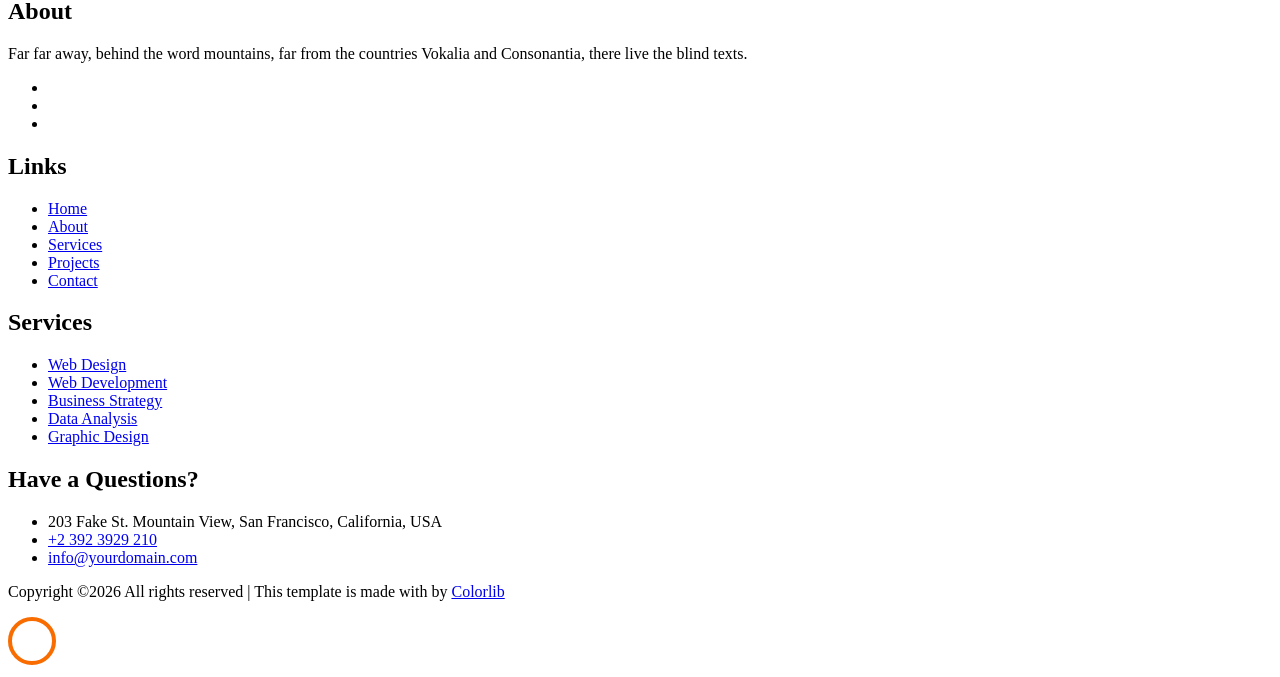
==== commit c18d326c: "nothing" ====
--- a/index.html
+++ b/index.html
@@ -102,7 +102,7 @@
 		          <div class="col-md-12 heading-section ftco-animate">
 		          	<h1 class="big">About</h1>
 		            <h2 class="mb-4">About Me</h2>
-		            <p>A small river named Duden flows by their place and supplies it with the necessary regelialia.</p>
+		            <p>I am a Python developer who is passionate about building scalable and reliable software.</p>
 		            <ul class="about-info mt-4 px-md-0 px-2">
 		            	<li class="d-flex"><span>Name:</span> <span>Sree Ram M S</span></li>
 		            	<li class="d-flex"><span>Date of birth:</span> <span>December 01, 2001</span></li>
@@ -116,7 +116,7 @@
 	          <div class="counter-wrap ftco-animate d-flex mt-md-3">
               <div class="text">
               	<p class="mb-4">
-	                <span class="number" data-number="120">0</span>
+	                <span class="number" data-number="120">7</span>
 	                <span>Project complete</span>
                 </p>
                 <p><a href="files/ram.pdf" class="btn btn-primary py-3 px-3" download>Download CV</a></p>
@@ -308,7 +308,7 @@
 					</div>
 					<div class="col-md-6 animate-box">
 						<div class="progress-wrap ftco-animate">
-							<h3>CSS3</h3>
+							<h3>CSS</h3>
 							<div class="progress">
 							 	<div class="progress-bar color-4" role="progressbar" aria-valuenow="90"
 							  	aria-valuemin="0" aria-valuemax="100" style="width:90%">
@@ -319,11 +319,11 @@
 					</div>
 					<div class="col-md-6 animate-box">
 						<div class="progress-wrap ftco-animate">
-							<h3>WordPress</h3>
+							<h3>Python</h3>
 							<div class="progress">
 							 	<div class="progress-bar color-5" role="progressbar" aria-valuenow="70"
-							  	aria-valuemin="0" aria-valuemax="100" style="width:70%">
-							    <span>70%</span>
+							  	aria-valuemin="0" aria-valuemax="100" style="width:90%">
+							    <span>90%</span>
 							  	</div>
 							</div>
 						</div>
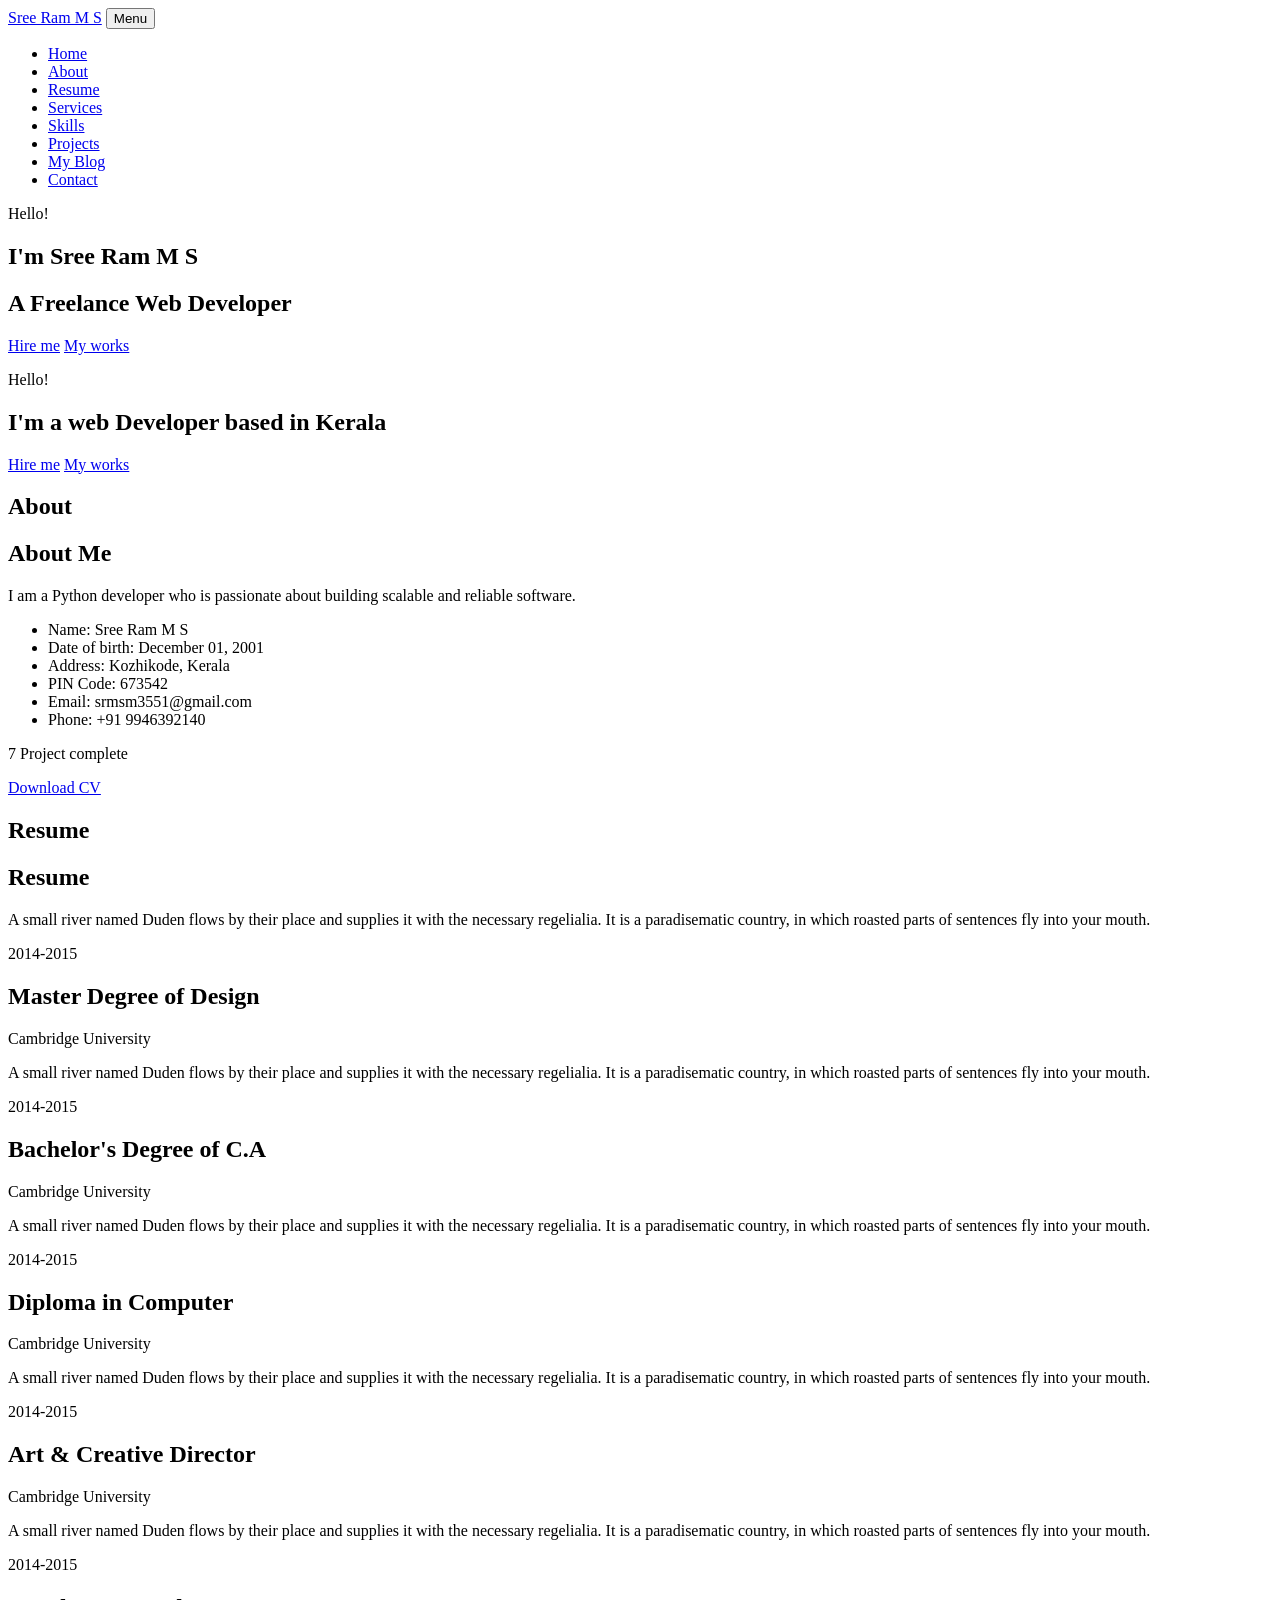
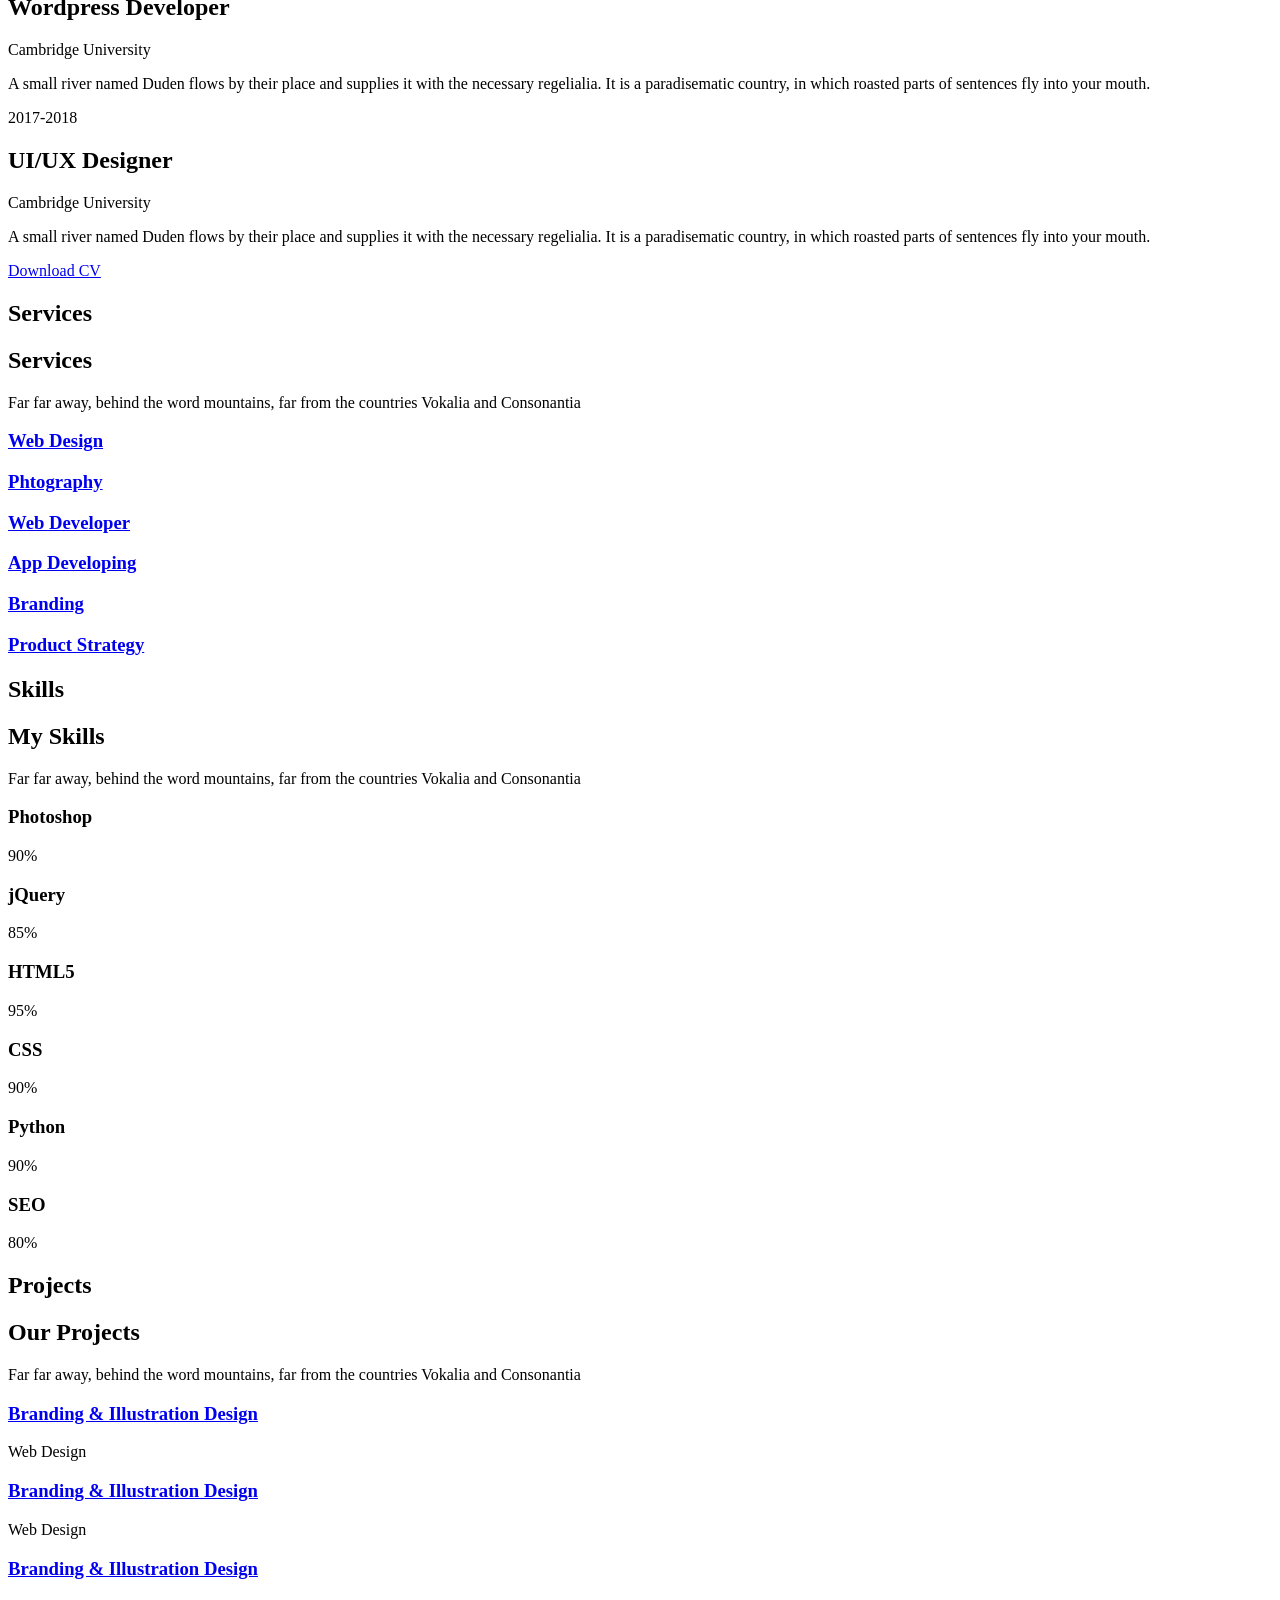
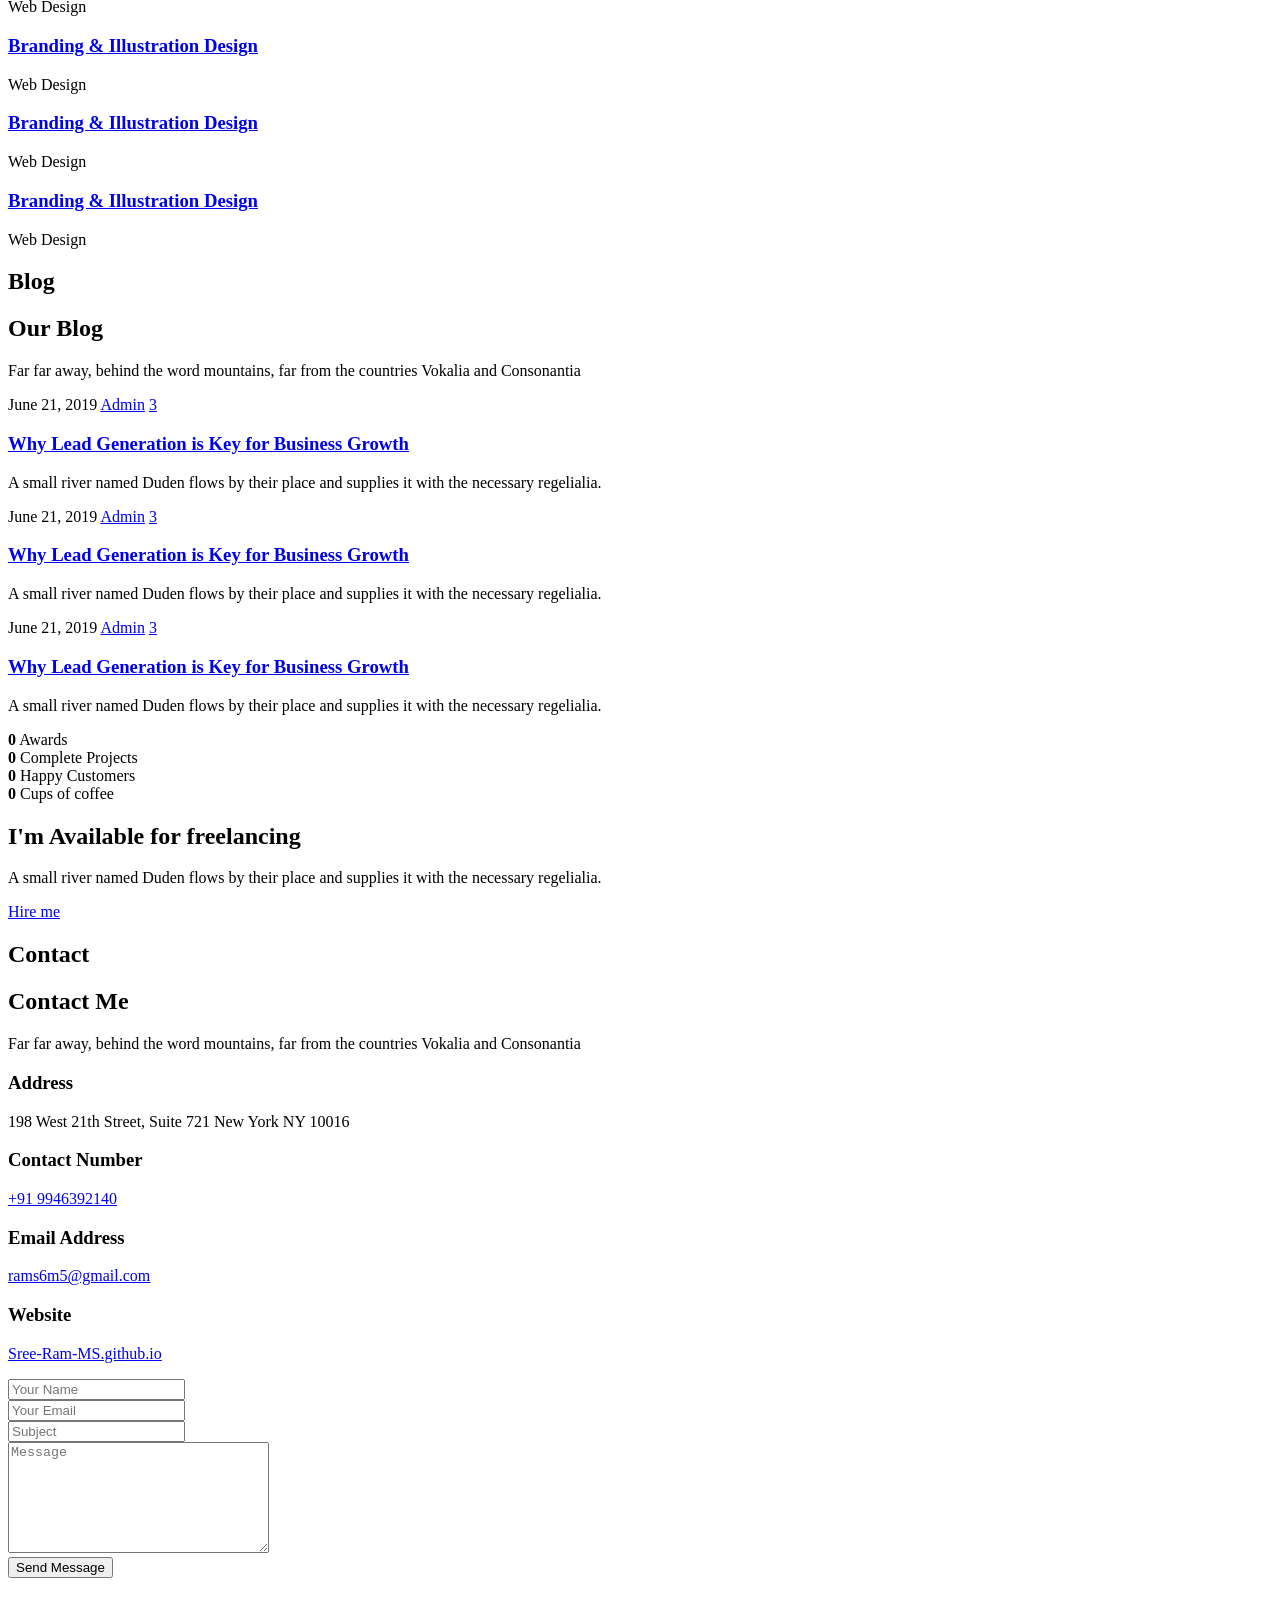
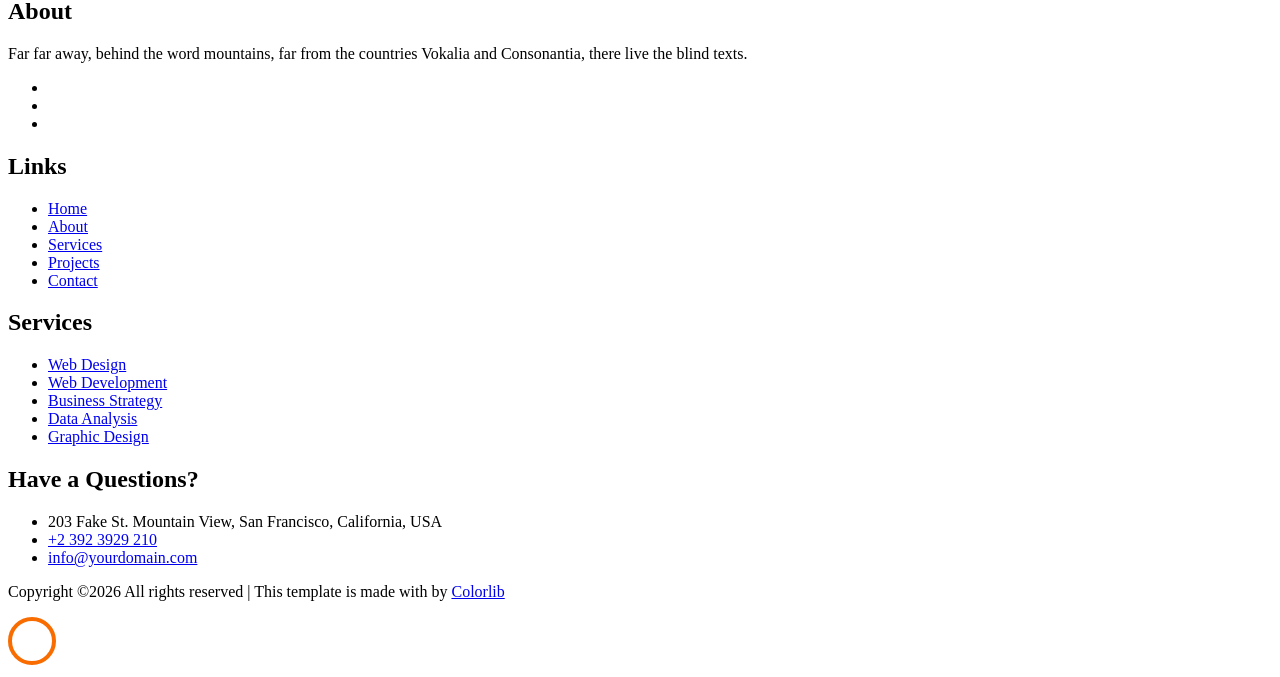
==== commit 2bb241f0: "update address" ====
--- a/index.html
+++ b/index.html
@@ -106,8 +106,8 @@
 		            <ul class="about-info mt-4 px-md-0 px-2">
 		            	<li class="d-flex"><span>Name:</span> <span>Sree Ram M S</span></li>
 		            	<li class="d-flex"><span>Date of birth:</span> <span>December 01, 2001</span></li>
-		            	<li class="d-flex"><span>Address:</span> <span>Puthalath Thazhe Kuni, Kurinhaliyode, Orkkatteri</span></li>
-		            	<li class="d-flex"><span>Zip code:</span> <span>404</span></li>
+		            	<li class="d-flex"><span>Address:</span> <span>Kozhikode, Kerala</span></li>
+		            	<li class="d-flex"><span>PIN Code:</span> <span>673542</span></li>
 		            	<li class="d-flex"><span>Email:</span> <span>srmsm3551@gmail.com</span></li>
 		            	<li class="d-flex"><span>Phone: </span> <span>+91 9946392140</span></li>
 		            </ul>
@@ -116,7 +116,7 @@
 	          <div class="counter-wrap ftco-animate d-flex mt-md-3">
               <div class="text">
               	<p class="mb-4">
-	                <span class="number" data-number="120">7</span>
+	                <span class="number" data-number="20">7</span>
 	                <span>Project complete</span>
                 </p>
                 <p><a href="files/ram.pdf" class="btn btn-primary py-3 px-3" download>Download CV</a></p>
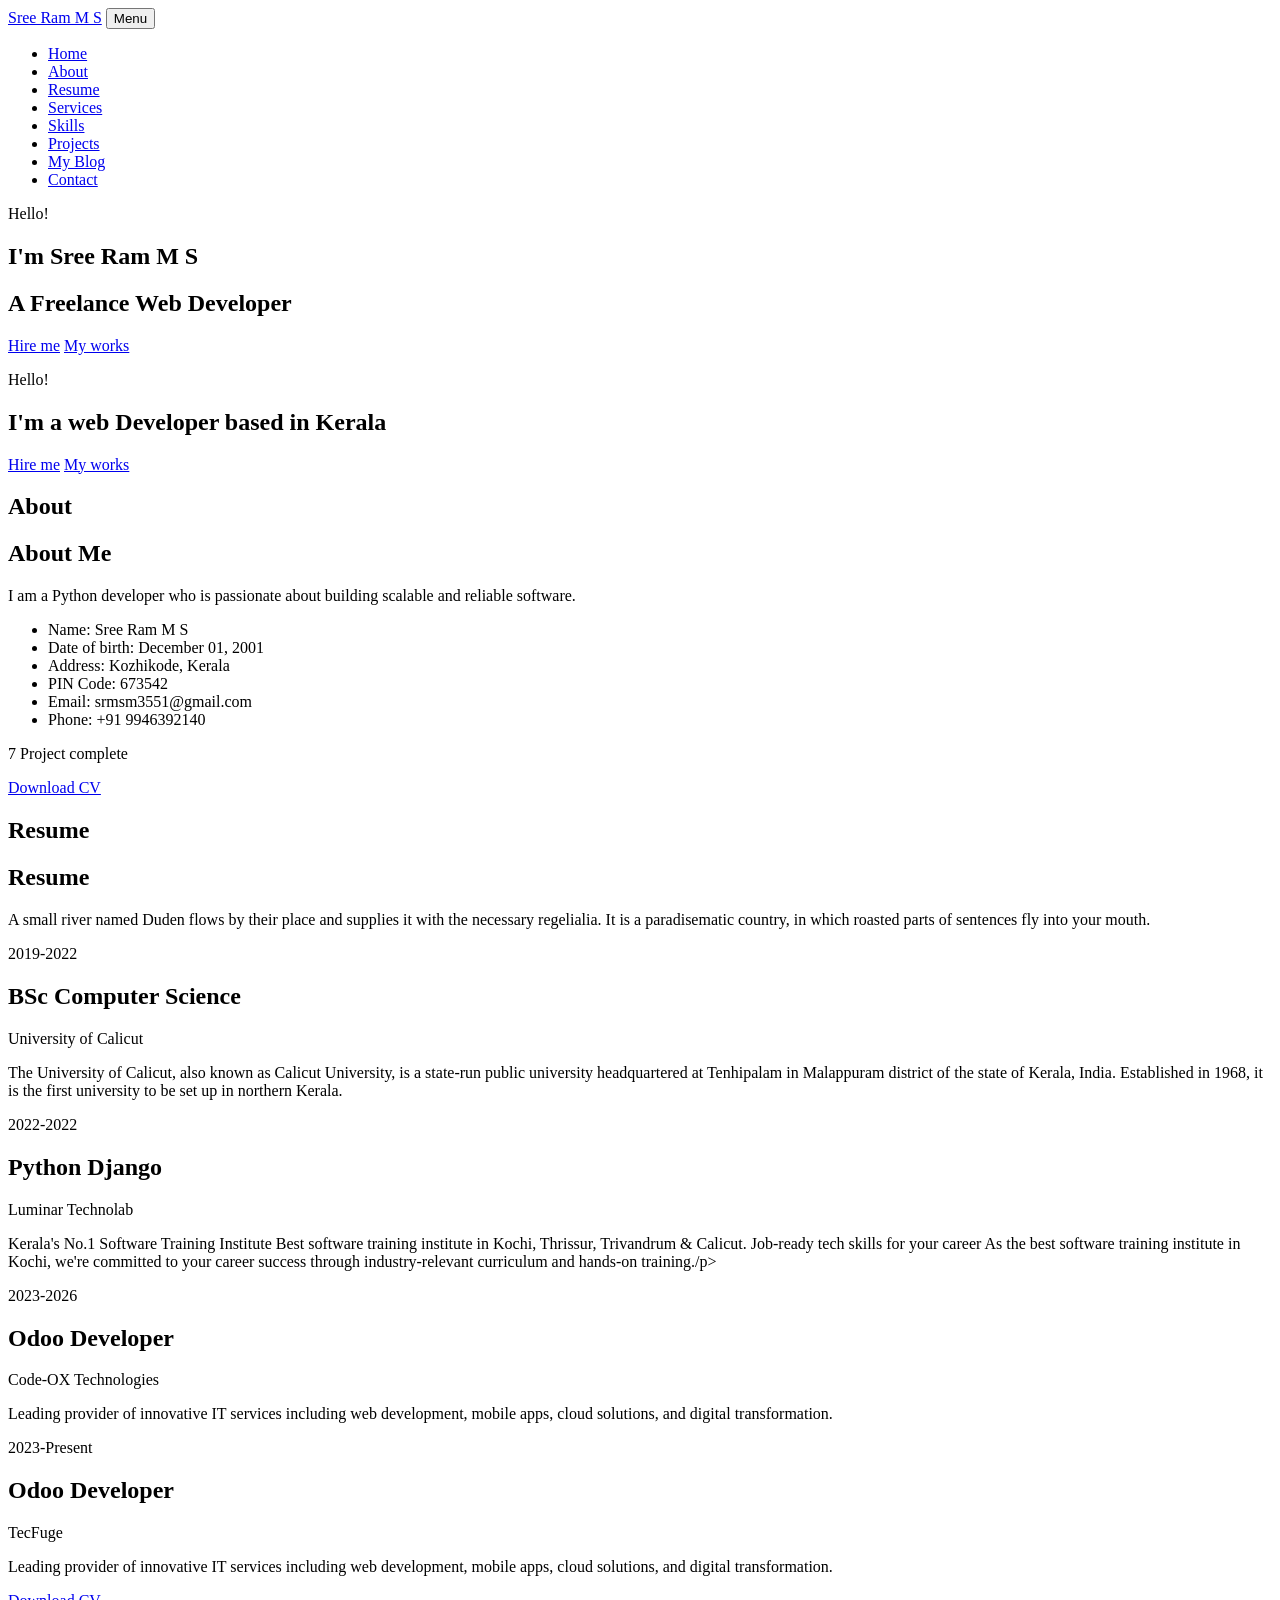
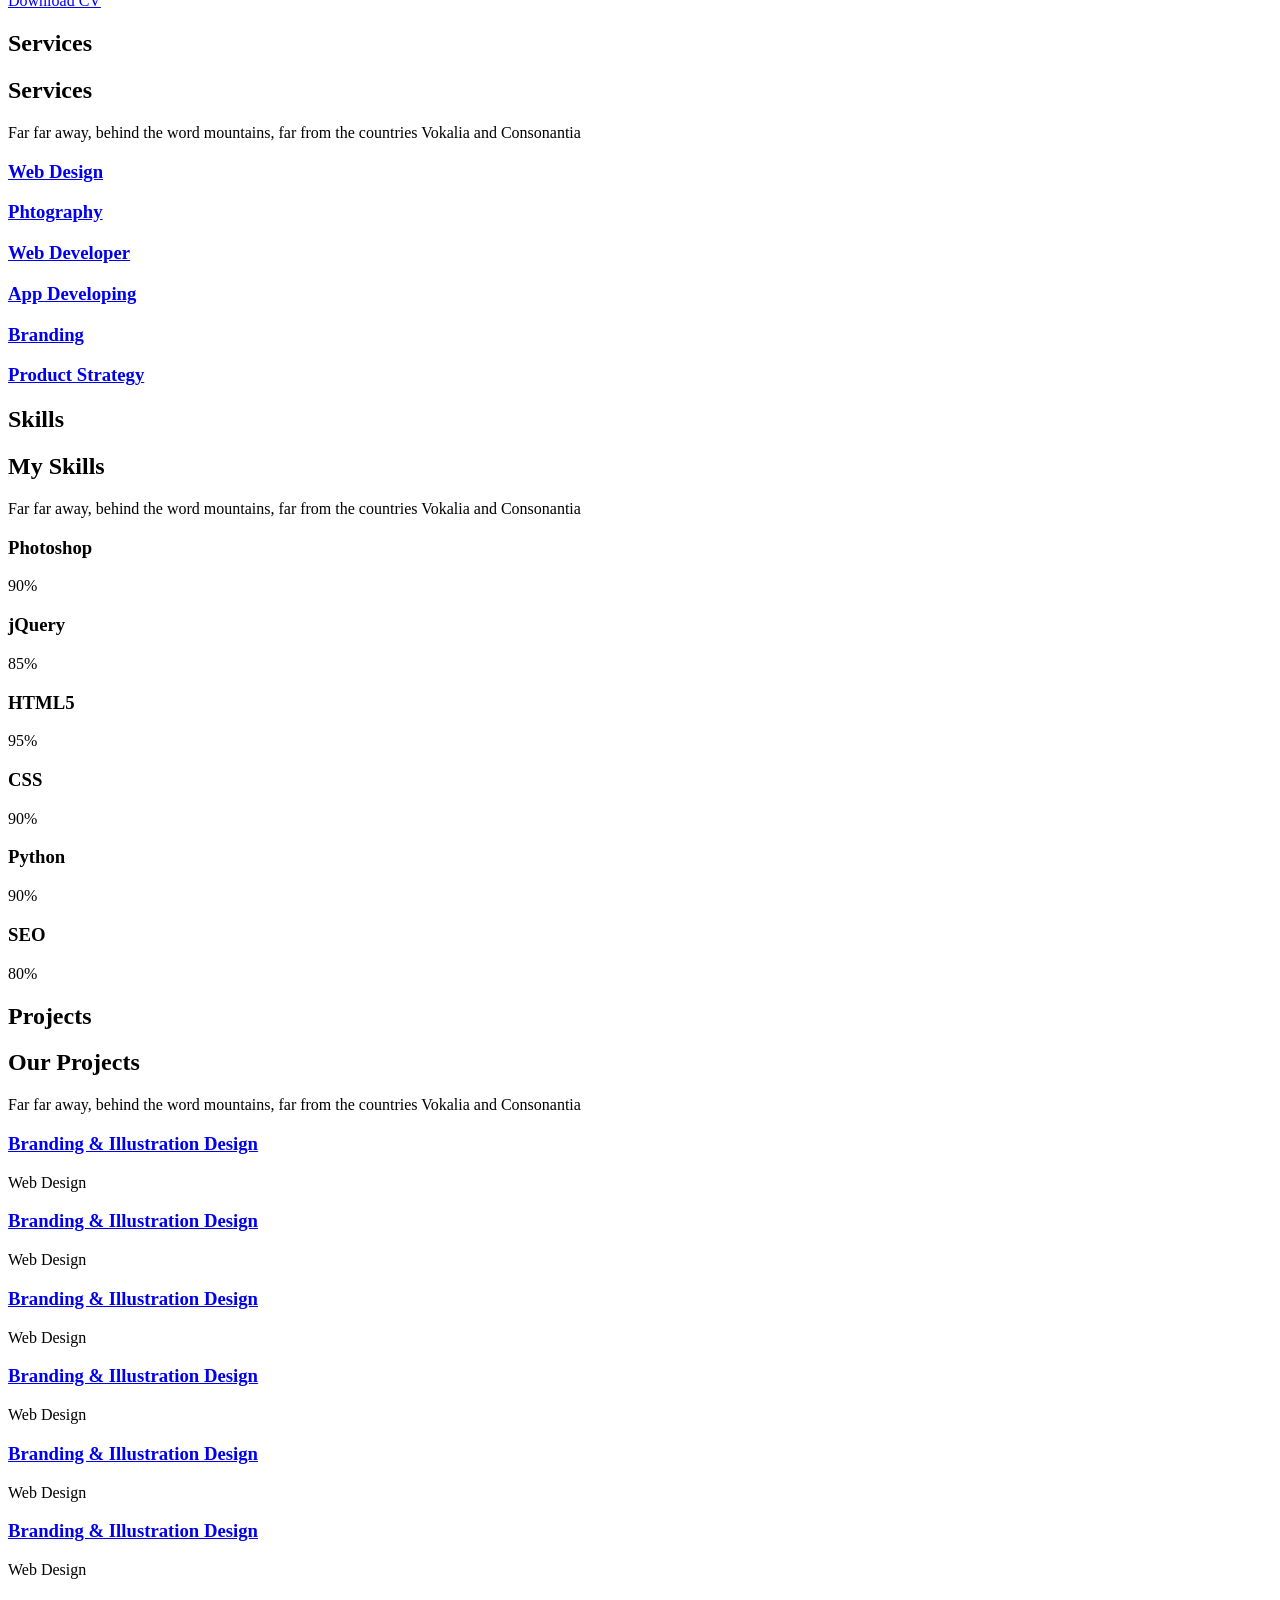
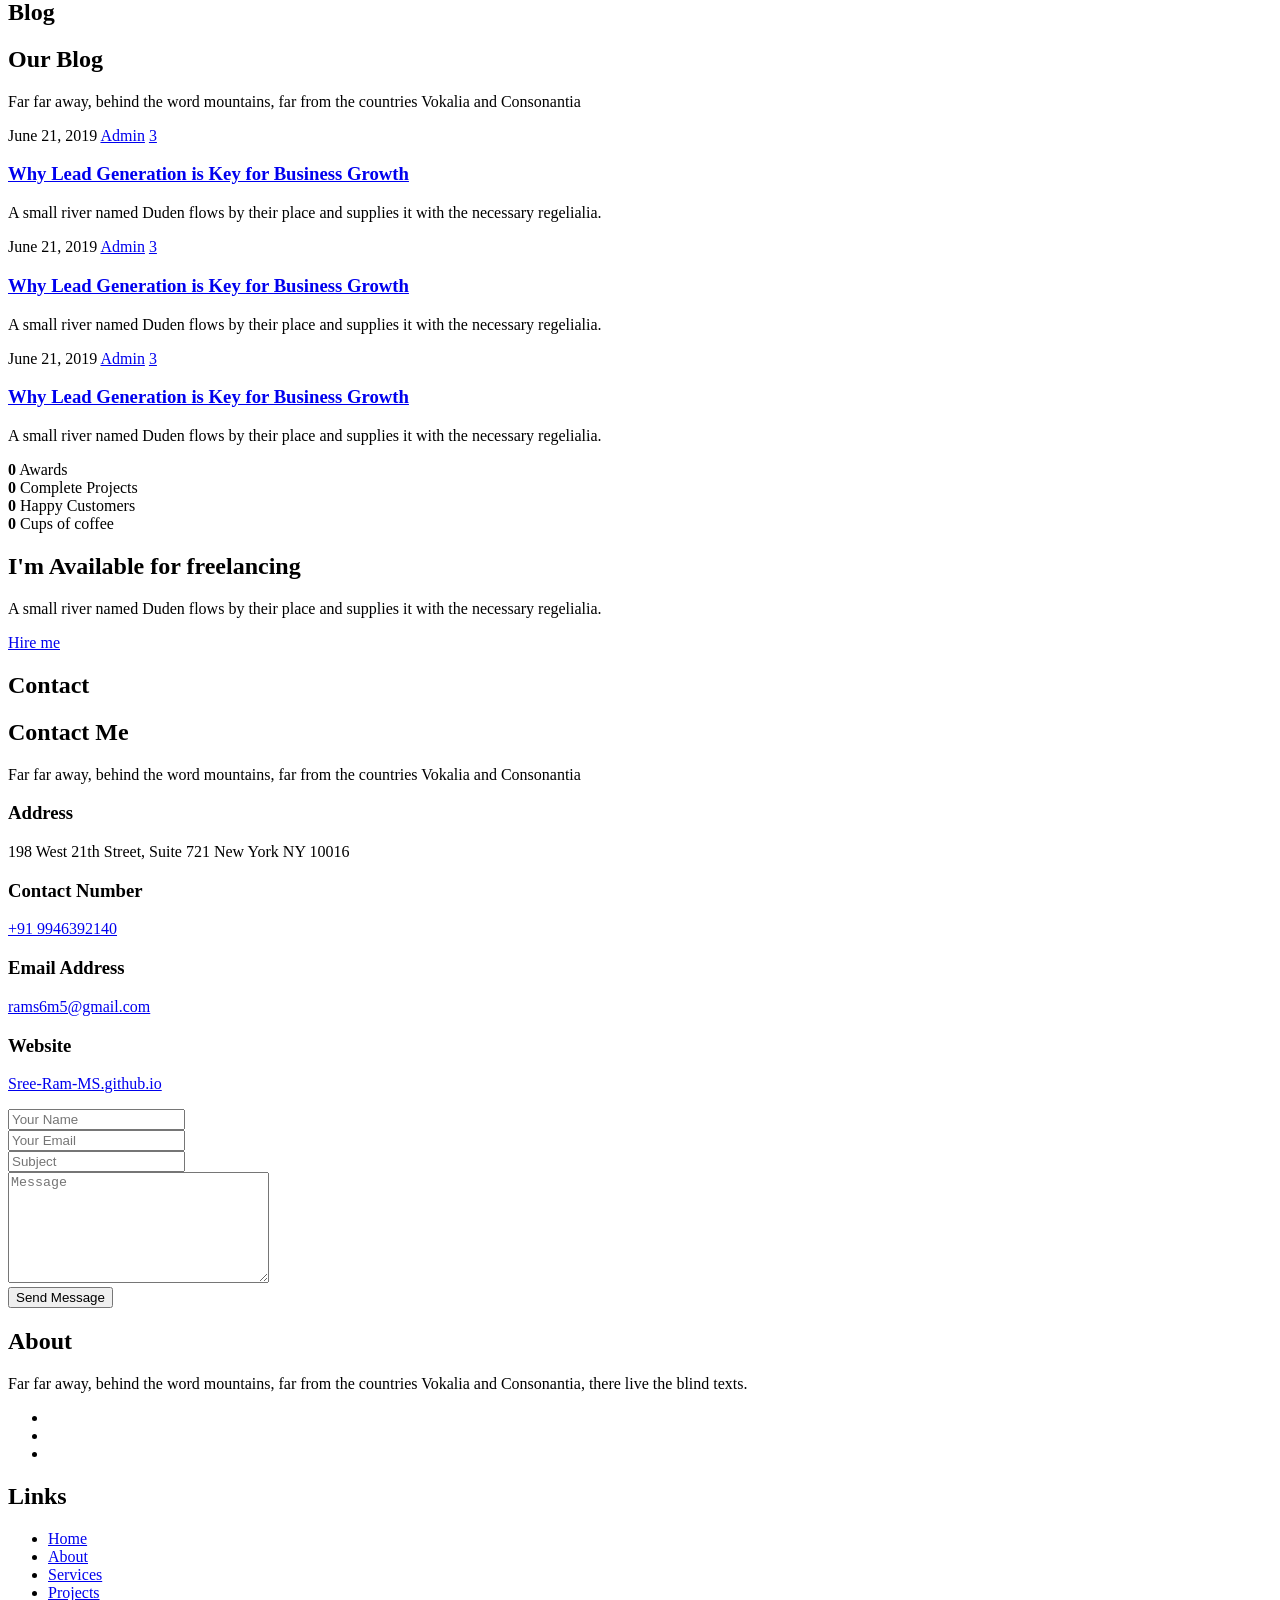
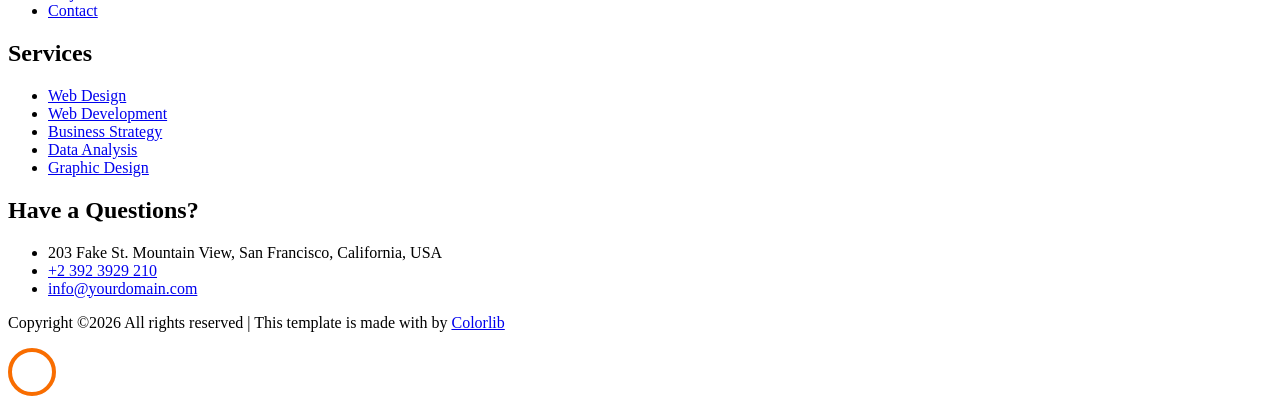
==== commit 5ef5b2d6: "Update Resume datas" ====
--- a/index.html
+++ b/index.html
@@ -139,43 +139,31 @@
     		<div class="row">
     			<div class="col-md-6">
     				<div class="resume-wrap ftco-animate">
-    					<span class="date">2014-2015</span>
-    					<h2>Master Degree of Design</h2>
-    					<span class="position">Cambridge University</span>
-    					<p class="mt-4">A small river named Duden flows by their place and supplies it with the necessary regelialia. It is a paradisematic country, in which roasted parts of sentences fly into your mouth.</p>
+    					<span class="date">2019-2022</span>
+    					<h2>BSc Computer Science</h2>
+    					<span class="position">University of Calicut</span>
+    					<p class="mt-4">The University of Calicut, also known as Calicut University, is a state-run public university headquartered at Tenhipalam in Malappuram district of the state of Kerala, India. Established in 1968, it is the first university to be set up in northern Kerala.</p>
     				</div>
     				<div class="resume-wrap ftco-animate">
-    					<span class="date">2014-2015</span>
-    					<h2>Bachelor's Degree of C.A</h2>
-    					<span class="position">Cambridge University</span>
-    					<p class="mt-4">A small river named Duden flows by their place and supplies it with the necessary regelialia. It is a paradisematic country, in which roasted parts of sentences fly into your mouth.</p>
-    				</div>
-    				<div class="resume-wrap ftco-animate">
-    					<span class="date">2014-2015</span>
-    					<h2>Diploma in Computer</h2>
-    					<span class="position">Cambridge University</span>
-    					<p class="mt-4">A small river named Duden flows by their place and supplies it with the necessary regelialia. It is a paradisematic country, in which roasted parts of sentences fly into your mouth.</p>
+    					<span class="date">2022-2022</span>
+    					<h2>Python Django</h2>
+    					<span class="position">Luminar Technolab</span>
+    					<p class="mt-4">Kerala's No.1 Software Training Institute Best software training institute in Kochi, Thrissur, Trivandrum & Calicut. Job-ready tech skills for your career As the best software training institute in Kochi, we're committed to your career success through industry-relevant curriculum and hands-on training./p>
     				</div>
     			</div>
 
     			<div class="col-md-6">
     				<div class="resume-wrap ftco-animate">
-    					<span class="date">2014-2015</span>
-    					<h2>Art &amp; Creative Director</h2>
-    					<span class="position">Cambridge University</span>
-    					<p class="mt-4">A small river named Duden flows by their place and supplies it with the necessary regelialia. It is a paradisematic country, in which roasted parts of sentences fly into your mouth.</p>
+    					<span class="date">2023-2026</span>
+    					<h2>Odoo Developer</h2>
+    					<span class="position">Code-OX Technologies</span>
+    					<p class="mt-4">Leading provider of innovative IT services including web development, mobile apps, cloud solutions, and digital transformation.</p>
     				</div>
     				<div class="resume-wrap ftco-animate">
-    					<span class="date">2014-2015</span>
-    					<h2>Wordpress Developer</h2>
-    					<span class="position">Cambridge University</span>
-    					<p class="mt-4">A small river named Duden flows by their place and supplies it with the necessary regelialia. It is a paradisematic country, in which roasted parts of sentences fly into your mouth.</p>
-    				</div>
-    				<div class="resume-wrap ftco-animate">
-    					<span class="date">2017-2018</span>
-    					<h2>UI/UX Designer</h2>
-    					<span class="position">Cambridge University</span>
-    					<p class="mt-4">A small river named Duden flows by their place and supplies it with the necessary regelialia. It is a paradisematic country, in which roasted parts of sentences fly into your mouth.</p>
+    					<span class="date">2023-Present</span>
+    					<h2>Odoo Developer</h2>
+    					<span class="position">TecFuge</span>
+    					<p class="mt-4">Leading provider of innovative IT services including web development, mobile apps, cloud solutions, and digital transformation.</p>
     				</div>
     			</div>
     		</div>
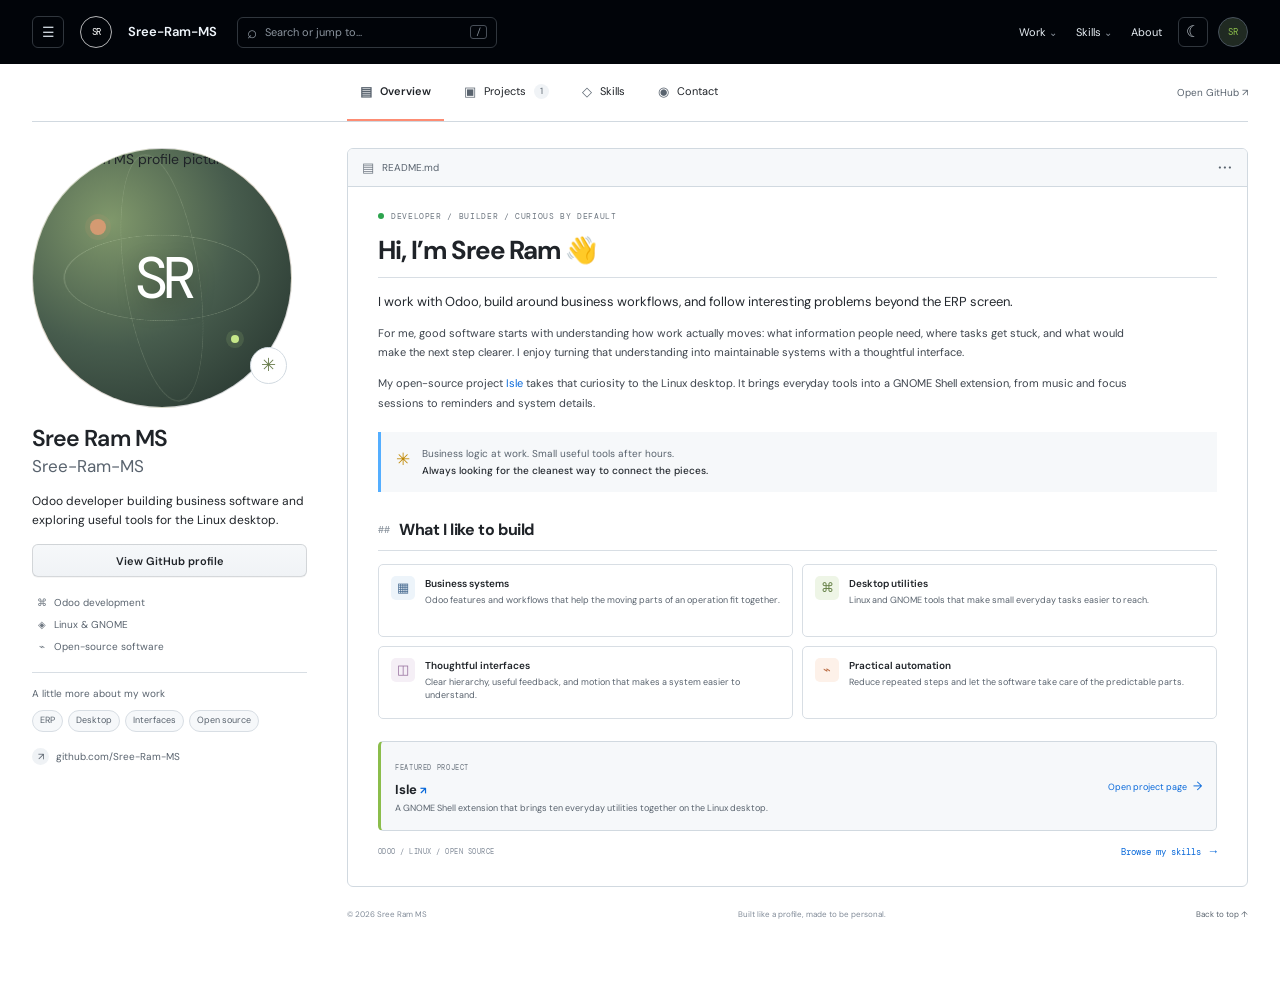
==== commit 00fdfecb: "New branch" ====
--- a/index.html
+++ b/index.html
@@ -1,687 +1,146 @@
-<!DOCTYPE html>
-<html lang="en">
-  <head>
-    <title>Sree Ram M S official GitHub Website </title>
-    <meta charset="utf-8">
-    <meta name="viewport" content="width=device-width, initial-scale=1, shrink-to-fit=no">
-    
-    <link href="https://fonts.googleapis.com/css?family=Poppins:100,200,300,400,500,600,700,800,900" rel="stylesheet">
+<!doctype html>
+<html lang="en" data-theme="light">
+<head>
+  <meta charset="utf-8">
+  <meta name="viewport" content="width=device-width, initial-scale=1">
+  <meta name="theme-color" content="#010409">
+  <meta name="description" content="Sree Ram MS — Odoo developer, Linux desktop tinkerer, and software maker.">
+  <title>Sree Ram MS — developer profile</title>
+  <link rel="icon" href="favicon.svg" type="image/svg+xml">
+  <link rel="preconnect" href="https://fonts.googleapis.com">
+  <link rel="preconnect" href="https://fonts.gstatic.com" crossorigin>
+  <link href="https://fonts.googleapis.com/css2?family=DM+Mono:wght@400;500&family=DM+Sans:wght@400;500;600;700&display=swap" rel="stylesheet">
+  <link rel="stylesheet" href="styles.css">
+  <link rel="stylesheet" href="interactions.css">
+</head>
+<body>
+  <a class="skip-link" href="#content">Skip to content</a>
+  <header class="github-header">
+    <a class="menu-button" href="#profile-nav" aria-label="Jump to profile navigation">☰</a>
+    <a class="github-mark" href="#top" aria-label="Sree Ram MS home"><span>SR</span></a>
+    <a class="header-account" href="#top">Sree-Ram-MS</a>
+    <div class="header-search"><span class="search-symbol">⌕</span><span>Search or jump to...</span><kbd>/</kbd></div>
+    <nav class="header-links" aria-label="Site navigation">
+      <a href="#projects" data-page="projects">Work <span>⌄</span></a>
+      <a href="#skills" data-page="skills">Skills <span>⌄</span></a>
+      <a href="#overview" data-page="overview">About</a>
+    </nav>
+    <div class="header-actions">
+      <button class="theme-toggle" type="button" aria-label="Switch to dark mode" aria-pressed="false" title="Switch to dark mode"><span class="theme-icon" aria-hidden="true">☾</span></button>
+      <a class="header-avatar" href="https://github.com/Sree-Ram-MS" target="_blank" rel="noreferrer" aria-label="Open GitHub profile">SR</a>
+    </div>
+  </header>
 
-    <link rel="stylesheet" href="css/open-iconic-bootstrap.min.css">
-    <link rel="stylesheet" href="css/animate.css">
-    
-    <link rel="stylesheet" href="css/owl.carousel.min.css">
-    <link rel="stylesheet" href="css/owl.theme.default.min.css">
-    <link rel="stylesheet" href="css/magnific-popup.css">
+  <main id="top" class="page-shell">
+    <div class="profile-tabs" id="profile-nav" role="tablist" aria-label="Portfolio pages">
+      <div class="mobile-profile-name"><span class="mini-avatar">SR</span><b>Sree-Ram-MS</b></div>
+      <button class="profile-tab active" type="button" role="tab" id="tab-overview" aria-selected="true" aria-controls="panel-overview" data-page="overview"><span class="tab-icon">▤</span> Overview</button>
+      <button class="profile-tab" type="button" role="tab" id="tab-projects" aria-selected="false" aria-controls="panel-projects" data-page="projects"><span class="tab-icon">▣</span> Projects <span class="tab-count">1</span></button>
+      <button class="profile-tab" type="button" role="tab" id="tab-skills" aria-selected="false" aria-controls="panel-skills" data-page="skills"><span class="tab-icon">◇</span> Skills</button>
+      <button class="profile-tab" type="button" role="tab" id="tab-contact" aria-selected="false" aria-controls="panel-contact" data-page="contact"><span class="tab-icon">◉</span> Contact</button>
+      <a class="external-profile" href="https://github.com/Sree-Ram-MS" target="_blank" rel="noreferrer">Open GitHub ↗</a>
+    </div>
 
-    <link rel="stylesheet" href="css/aos.css">
+    <div class="profile-layout" id="content">
+      <aside class="profile-sidebar" aria-label="Profile details">
+        <div class="avatar-wrap">
+          <div class="avatar-art" aria-hidden="true"><span>SR</span><i></i><b></b></div>
+          <img class="profile-avatar-image" src="https://github.com/Sree-Ram-MS.png?size=480" alt="Sree Ram MS profile picture">
+          <span class="status-emoji" title="Building something useful">✳</span>
+        </div>
+        <h1>Sree Ram MS</h1>
+        <p class="username">Sree-Ram-MS</p>
+        <p class="profile-bio">Odoo developer building business software and exploring useful tools for the Linux desktop.</p>
+        <a class="follow-button" href="https://github.com/Sree-Ram-MS" target="_blank" rel="noreferrer">View GitHub profile</a>
+        <div class="sidebar-links">
+          <p><span>⌘</span> Odoo development</p>
+          <p><span>◈</span> Linux &amp; GNOME</p>
+          <p><span>⌁</span> Open-source software</p>
+        </div>
+        <div class="profile-divider"></div>
+        <p class="sidebar-caption">A little more about my work</p>
+        <div class="sidebar-tags"><span>ERP</span><span>Desktop</span><span>Interfaces</span><span>Open source</span></div>
+        <a class="sidebar-github" href="https://github.com/Sree-Ram-MS" target="_blank" rel="noreferrer"><span class="gh-mini">↗</span> github.com/Sree-Ram-MS</a>
+      </aside>
 
-    <link rel="stylesheet" href="css/ionicons.min.css">
-    
-    <link rel="stylesheet" href="css/flaticon.css">
-    <link rel="stylesheet" href="css/icomoon.css">
-    <link rel="stylesheet" href="css/style.css">
-  </head>
-  <body data-spy="scroll" data-target=".site-navbar-target" data-offset="300">
-	  
-	  
-    <nav class="navbar navbar-expand-lg navbar-dark ftco_navbar ftco-navbar-light site-navbar-target" id="ftco-navbar">
-	    <div class="container">
-	      <a class="navbar-brand" href="index.html">Sree Ram M S</a>
-	      <button class="navbar-toggler js-fh5co-nav-toggle fh5co-nav-toggle" type="button" data-toggle="collapse" data-target="#ftco-nav" aria-controls="ftco-nav" aria-expanded="false" aria-label="Toggle navigation">
-	        <span class="oi oi-menu"></span> Menu
-	      </button>
+      <div class="profile-main">
+        <div class="page-transition-stage" aria-live="polite">
+          <section class="view-panel is-active" id="panel-overview" role="tabpanel" aria-labelledby="tab-overview" data-view-panel="overview">
+            <section class="readme-panel">
+              <div class="readme-title"><span class="readme-book">▤</span><span>README.md</span><span class="readme-dots">···</span></div>
+              <div class="readme-content">
+                <div class="readme-kicker"><span class="kicker-dot"></span> DEVELOPER / BUILDER / CURIOUS BY DEFAULT</div>
+                <h2>Hi, I’m Sree Ram <span class="wave">👋</span></h2>
+                <p class="readme-lead">I work with Odoo, build around business workflows, and follow interesting problems beyond the ERP screen.</p>
+                <p>For me, good software starts with understanding how work actually moves: what information people need, where tasks get stuck, and what would make the next step clearer. I enjoy turning that understanding into maintainable systems with a thoughtful interface.</p>
+                <p>My open-source project <a href="https://github.com/Sree-Ram-MS/Isle-Dynamic-Island-Extension" target="_blank" rel="noreferrer">Isle</a> takes that curiosity to the Linux desktop. It brings everyday tools into a GNOME Shell extension, from music and focus sessions to reminders and system details.</p>
+                <div class="readme-callout"><span class="callout-mark">✳</span><span>Business logic at work. Small useful tools after hours.<br><b>Always looking for the cleanest way to connect the pieces.</b></span></div>
+                <div class="readme-subhead"><span class="markdown-mark">##</span><h3>What I like to build</h3></div>
+                <div class="interest-grid">
+                  <article><span class="interest-icon">▦</span><div><h4>Business systems</h4><p>Odoo features and workflows that help the moving parts of an operation fit together.</p></div></article>
+                  <article><span class="interest-icon">⌘</span><div><h4>Desktop utilities</h4><p>Linux and GNOME tools that make small everyday tasks easier to reach.</p></div></article>
+                  <article><span class="interest-icon">◫</span><div><h4>Thoughtful interfaces</h4><p>Clear hierarchy, useful feedback, and motion that makes a system easier to understand.</p></div></article>
+                  <article><span class="interest-icon">⌁</span><div><h4>Practical automation</h4><p>Reduce repeated steps and let the software take care of the predictable parts.</p></div></article>
+                </div>
+                <div class="overview-project">
+                  <div><span class="overview-project-label">FEATURED PROJECT</span><h3>Isle <span>↗</span></h3><p>A GNOME Shell extension that brings ten everyday utilities together on the Linux desktop.</p></div>
+                  <button type="button" class="inline-page-link" data-page="projects">Open project page <span>→</span></button>
+                </div>
+                <div class="overview-bottom"><span>ODOO / LINUX / OPEN SOURCE</span><button type="button" class="inline-page-link" data-page="skills">Browse my skills <span>→</span></button></div>
+              </div>
+            </section>
+          </section>
 
-	      <div class="collapse navbar-collapse" id="ftco-nav">
-	        <ul class="navbar-nav nav ml-auto">
-	          <li class="nav-item"><a href="#home-section" class="nav-link"><span>Home</span></a></li>
-	          <li class="nav-item"><a href="#about-section" class="nav-link"><span>About</span></a></li>
-	          <li class="nav-item"><a href="#resume-section" class="nav-link"><span>Resume</span></a></li>
-	          <li class="nav-item"><a href="#services-section" class="nav-link"><span>Services</span></a></li>
-	          <li class="nav-item"><a href="#skills-section" class="nav-link"><span>Skills</span></a></li>
-	          <li class="nav-item"><a href="#projects-section" class="nav-link"><span>Projects</span></a></li>
-	          <li class="nav-item"><a href="#blog-section" class="nav-link"><span>My Blog</span></a></li>
-	          <li class="nav-item"><a href="#contact-section" class="nav-link"><span>Contact</span></a></li>
-	        </ul>
-	      </div>
-	    </div>
-	  </nav>
-	  <section id="home-section" class="hero">
-		  <div class="home-slider  owl-carousel">
-	      <div class="slider-item ">
-	      	<div class="overlay"></div>
-	        <div class="container">
-	          <div class="row d-md-flex no-gutters slider-text align-items-end justify-content-end" data-scrollax-parent="true">
-	          	<div class="one-third js-fullheight order-md-last img" style="background-image:url(images/MS.png);">
-	          		<div class="overlay"></div>
-	          	</div>
-		          <div class="one-forth d-flex  align-items-center ftco-animate" data-scrollax=" properties: { translateY: '70%' }">
-		          	<div class="text">
-		          		<span class="subheading">Hello!</span>
-			            <h1 class="mb-4 mt-3">I'm <span>Sree Ram M S</span></h1>
-			            <h2 class="mb-4">A Freelance Web Developer</h2>
-			            <p><a href="#" class="btn btn-primary py-3 px-4">Hire me</a> <a href="#" class="btn btn-white btn-outline-white py-3 px-4">My works</a></p>
-		            </div>
-		          </div>
-	        	</div>
-	        </div>
-	      </div>
+          <section class="view-panel" id="panel-projects" role="tabpanel" aria-labelledby="tab-projects" data-view-panel="projects" aria-hidden="true">
+            <div class="view-heading"><div><p class="view-eyebrow">PROJECTS / OPEN SOURCE</p><h2>Things I’ve built.</h2></div><span class="view-index">01 FEATURED PROJECT</span></div>
+            <article class="project-page-card">
+              <div class="project-page-top"><span class="repo-icon isle-icon">i</span><div><a href="https://github.com/Sree-Ram-MS/Isle-Dynamic-Island-Extension" target="_blank" rel="noreferrer">Isle-Dynamic-Island-Extension</a><small>Public repository · GNOME Shell · Linux</small></div><span class="public-badge">OPEN SOURCE</span></div>
+              <div class="project-page-art" aria-label="Animated three-dimensional preview of Isle">
+                <div class="project-art-grid"></div><div class="project-art-glow"></div>
+                <div class="project-device" data-tilt>
+                  <div class="device-title"><span>ISLE / DAILY SPACE</span><span>09:41</span></div>
+                  <div class="device-landscape"><div class="device-sun"></div><div class="device-hill hill-back"></div><div class="device-hill hill-front"></div>
+                    <div class="device-notch"><div class="device-notch-head"><span>◉ ISLE</span><span>MONDAY · 09:41</span></div><div class="device-music"><span class="device-cover">☼</span><span><b>Soft Focus</b><small>Music · Focus · Daily tools</small></span><i>Ⅱ</i></div><div class="device-focus"><span>FOCUS SESSION</span><b>18:42</b></div><div class="device-progress"><i></i></div></div>
+                    <div class="device-dock"><i>◈</i><i>▦</i><i>◉</i><i>⌁</i><i>＋</i></div>
+                  </div>
+                </div>
+                <span class="project-art-tag art-tag-left">GJS / GNOME SHELL</span><span class="project-art-tag art-tag-right">10 FOCUSED PAGES</span>
+              </div>
+              <div class="project-page-body">
+                <div class="project-summary"><span class="markdown-mark">###</span><div><h3>A little notch. A lot going on.</h3><p>Isle is an independent GNOME Shell extension inspired by the desktop notch concept. It gathers useful daily tools in one compact place, keeping the interface close at hand without turning the desktop into another dashboard.</p></div></div>
+                <div class="project-details-grid">
+                  <div><h4>What it brings together</h4><p>Music and synced lyrics, focus and water timers, a file and text shelf, to-dos, calendar reminders, wallpaper switching, battery and hardware status.</p></div>
+                  <div><h4>How it is organized</h4><p>Focused pages sit on top of shared JavaScript services for playback, timers, storage, and system state. Styling and settings live alongside the GNOME Shell extension code.</p></div>
+                </div>
+                <div class="project-page-footer"><div class="repo-meta"><span><i class="language-dot js-language"></i> JavaScript</span><span>CSS</span><span>Shell</span></div><a class="repo-action" href="https://github.com/Sree-Ram-MS/Isle-Dynamic-Island-Extension" target="_blank" rel="noreferrer">Explore the source code ↗</a></div>
+              </div>
+            </article>
+            <div class="project-pages-list"><div class="pages-list-head"><span>THE TEN ISLE SPACES</span><span>ONE DESKTOP EXTENSION</span></div><div class="pages-list-grid"><span><i>01</i> Music</span><span><i>02</i> Lyrics</span><span><i>03</i> Focus</span><span><i>04</i> Water</span><span><i>05</i> Shelf</span><span><i>06</i> To-dos</span><span><i>07</i> Calendar</span><span><i>08</i> Wallpapers</span><span><i>09</i> Power</span><span><i>10</i> Hardware</span></div></div>
+            <div class="project-next-note"><span>MORE PROJECTS</span><p>I’m adding to this page as I publish more work. For now, you can explore my latest repositories on GitHub.</p><a href="https://github.com/Sree-Ram-MS?tab=repositories" target="_blank" rel="noreferrer">Browse all repositories ↗</a></div>
+          </section>
 
-	      <div class="slider-item">
-	      	<div class="overlay"></div>
-	        <div class="container">
-	          <div class="row d-flex no-gutters slider-text align-items-end justify-content-end" data-scrollax-parent="true">
-	          	<div class="one-third js-fullheight order-md-last img" style="background-image:url(images/bg_2.png);">
-	          		<div class="overlay"></div>
-	          	</div>
-		          <div class="one-forth d-flex align-items-center ftco-animate" data-scrollax=" properties: { translateY: '70%' }">
-		          	<div class="text">
-		          		<span class="subheading">Hello!</span>
-			            <h1 class="mb-4 mt-3">I'm a <span>web Developer</span> based in Kerala</h1>
-			            <p><a href="#" class="btn btn-primary py-3 px-4">Hire me</a> <a href="#" class="btn btn-white btn-outline-white py-3 px-4">My works</a></p>
-		            </div>
-		          </div>
-	        	</div>
-	        </div>
-	      </div>
-	    </div>
-    </section>
+          <section class="view-panel" id="panel-skills" role="tabpanel" aria-labelledby="tab-skills" data-view-panel="skills" aria-hidden="true">
+            <div class="view-heading"><div><p class="view-eyebrow">SKILLS / TOOLS / PRACTICE</p><h2>My toolbox.</h2></div><span class="view-index">BUILT AROUND THE WORK</span></div>
+            <section class="skills-intro-card"><span class="skills-spark">✳</span><div><h3>Close to the system. Close to the people.</h3><p>My work spans Odoo business applications and the Linux desktop environment around them. The tools matter because of what they help people do.</p></div></section>
+            <div class="skill-groups">
+              <article class="skill-group"><div class="skill-group-icon odoo-icon">O</div><div class="skill-group-copy"><span>01 / BUSINESS SYSTEMS</span><h3>Odoo development</h3><p>Business rules, workflows, records, and connected operations. I focus on making the system fit the way work actually happens.</p><div class="skill-tags"><span>Odoo</span><span>Python</span><span>ERP</span><span>Workflow logic</span></div></div><div class="skill-dimension odoo-dimension" aria-hidden="true"><i></i><b></b><span>MODEL</span><span>FLOW</span><span>VIEW</span></div></article>
+              <article class="skill-group"><div class="skill-group-icon gnome-icon">G</div><div class="skill-group-copy"><span>02 / DESKTOP DEVELOPMENT</span><h3>Linux &amp; GNOME</h3><p>Extensions and utilities that work with the desktop. Isle is my open-source project in this space.</p><div class="skill-tags"><span>GNOME Shell</span><span>GJS</span><span>JavaScript</span><span>Linux</span></div></div><div class="skill-dimension terminal-dimension" aria-hidden="true"><div><i></i><i></i><i></i></div><span>$ gnome-extension</span><b>running ▋</b></div></article>
+              <article class="skill-group"><div class="skill-group-icon css-icon">#</div><div class="skill-group-copy"><span>03 / INTERFACE &amp; TOOLING</span><h3>Craft around the code</h3><p>Visual feedback, clear hierarchy, CSS, shell scripts, Git, and the small finishing touches that make software feel coherent.</p><div class="skill-tags"><span>CSS</span><span>Shell</span><span>Git</span><span>Interaction detail</span></div></div><div class="skill-dimension orbit-dimension" aria-hidden="true"><span>DETAIL</span><i></i><b></b></div></article>
+            </div>
+            <section class="skills-approach"><div class="section-heading"><h2><span class="section-icon">⌁</span> How I approach a build</h2><span class="muted-heading">THREE THINGS I KEEP IN MIND</span></div><div class="approach-steps"><article><span>01</span><h3>Understand the workflow</h3><p>Find the repeated task, unclear handoff, or missing context behind the request.</p></article><article><span>02</span><h3>Keep logic maintainable</h3><p>Make the business rules clear and predictable as the system grows.</p></article><article><span>03</span><h3>Polish the experience</h3><p>Use names, feedback, and interaction details to help people trust the tool.</p></article></div></section>
+            <div class="skills-note"><span>ALWAYS LEARNING</span><p>Tools serve the problem. I stay curious about better ways to connect systems and make the everyday feel simpler.</p></div>
+          </section>
 
-    <section class="ftco-about img ftco-section ftco-no-pb" id="about-section">
-    	<div class="container">
-    		<div class="row d-flex">
-    			<div class="col-md-6 col-lg-5 d-flex">
-    				<div class="img-about img d-flex align-items-stretch">
-    					<div class="overlay"></div>
-	    				<div class="img d-flex align-self-stretch align-items-center" style="background-image:url(images/MS.png);">
-	    				</div>
-    				</div>
-    			</div>
-    			<div class="col-md-6 col-lg-7 pl-lg-5 pb-5">
-    				<div class="row justify-content-start pb-3">
-		          <div class="col-md-12 heading-section ftco-animate">
-		          	<h1 class="big">About</h1>
-		            <h2 class="mb-4">About Me</h2>
-		            <p>I am a Python developer who is passionate about building scalable and reliable software.</p>
-		            <ul class="about-info mt-4 px-md-0 px-2">
-		            	<li class="d-flex"><span>Name:</span> <span>Sree Ram M S</span></li>
-		            	<li class="d-flex"><span>Date of birth:</span> <span>December 01, 2001</span></li>
-		            	<li class="d-flex"><span>Address:</span> <span>Kozhikode, Kerala</span></li>
-		            	<li class="d-flex"><span>PIN Code:</span> <span>673542</span></li>
-		            	<li class="d-flex"><span>Email:</span> <span>srmsm3551@gmail.com</span></li>
-		            	<li class="d-flex"><span>Phone: </span> <span>+91 9946392140</span></li>
-		            </ul>
-		          </div>
-		        </div>
-	          <div class="counter-wrap ftco-animate d-flex mt-md-3">
-              <div class="text">
-              	<p class="mb-4">
-	                <span class="number" data-number="20">7</span>
-	                <span>Project complete</span>
-                </p>
-                <p><a href="files/ram.pdf" class="btn btn-primary py-3 px-3" download>Download CV</a></p>
-              </div>
-	          </div>
-	        </div>
+          <section class="view-panel" id="panel-contact" role="tabpanel" aria-labelledby="tab-contact" data-view-panel="contact" aria-hidden="true">
+            <div class="view-heading"><div><p class="view-eyebrow">CONTACT / OPEN DOOR</p><h2>Let’s connect.</h2></div><span class="view-index">SAY HELLO</span></div>
+            <section class="contact-page-card"><div class="contact-orbit" aria-hidden="true"><span>SR</span><i></i></div><div class="contact-page-copy"><p class="readme-lead">Have a good problem to solve?</p><p>If you’re working on an Odoo project, building something for Linux, or want to talk through an idea, you can find me on GitHub.</p><a class="contact-button" href="https://github.com/Sree-Ram-MS" target="_blank" rel="noreferrer">Open GitHub profile <span>↗</span></a></div></section>
+            <section class="contact-links"><h3>Elsewhere</h3><a href="https://github.com/Sree-Ram-MS" target="_blank" rel="noreferrer"><span>GitHub</span><b>@Sree-Ram-MS</b><i>↗</i></a><a href="https://github.com/Sree-Ram-MS/Isle-Dynamic-Island-Extension" target="_blank" rel="noreferrer"><span>Open-source project</span><b>Isle for GNOME</b><i>↗</i></a></section>
+          </section>
         </div>
-    	</div>
-    </section>
-
-    <section class="ftco-section ftco-no-pb" id="resume-section">
-    	<div class="container">
-    		<div class="row justify-content-center pb-5">
-          <div class="col-md-10 heading-section text-center ftco-animate">
-          	<h1 class="big big-2">Resume</h1>
-            <h2 class="mb-4">Resume</h2>
-            <p>A small river named Duden flows by their place and supplies it with the necessary regelialia. It is a paradisematic country, in which roasted parts of sentences fly into your mouth.</p>
-          </div>
-        </div>
-    		<div class="row">
-    			<div class="col-md-6">
-    				<div class="resume-wrap ftco-animate">
-    					<span class="date">2019-2022</span>
-    					<h2>BSc Computer Science</h2>
-    					<span class="position">University of Calicut</span>
-    					<p class="mt-4">The University of Calicut, also known as Calicut University, is a state-run public university headquartered at Tenhipalam in Malappuram district of the state of Kerala, India. Established in 1968, it is the first university to be set up in northern Kerala.</p>
-    				</div>
-    				<div class="resume-wrap ftco-animate">
-    					<span class="date">2022-2022</span>
-    					<h2>Python Django</h2>
-    					<span class="position">Luminar Technolab</span>
-    					<p class="mt-4">Kerala's No.1 Software Training Institute Best software training institute in Kochi, Thrissur, Trivandrum & Calicut. Job-ready tech skills for your career As the best software training institute in Kochi, we're committed to your career success through industry-relevant curriculum and hands-on training./p>
-    				</div>
-    			</div>
-
-    			<div class="col-md-6">
-    				<div class="resume-wrap ftco-animate">
-    					<span class="date">2023-2026</span>
-    					<h2>Odoo Developer</h2>
-    					<span class="position">Code-OX Technologies</span>
-    					<p class="mt-4">Leading provider of innovative IT services including web development, mobile apps, cloud solutions, and digital transformation.</p>
-    				</div>
-    				<div class="resume-wrap ftco-animate">
-    					<span class="date">2023-Present</span>
-    					<h2>Odoo Developer</h2>
-    					<span class="position">TecFuge</span>
-    					<p class="mt-4">Leading provider of innovative IT services including web development, mobile apps, cloud solutions, and digital transformation.</p>
-    				</div>
-    			</div>
-    		</div>
-    		<div class="row justify-content-center mt-5">
-    			<div class="col-md-6 text-center ftco-animate">
-    				<p><a href="#" class="btn btn-primary py-4 px-5">Download CV</a></p>
-    			</div>
-    		</div>
-    	</div>
-    </section>
-
-    <section class="ftco-section" id="services-section">
-    	<div class="container">
-    		<div class="row justify-content-center py-5 mt-5">
-          <div class="col-md-12 heading-section text-center ftco-animate">
-          	<h1 class="big big-2">Services</h1>
-            <h2 class="mb-4">Services</h2>
-            <p>Far far away, behind the word mountains, far from the countries Vokalia and Consonantia</p>
-          </div>
-        </div>
-    		<div class="row">
-					<div class="col-md-4 text-center d-flex ftco-animate">
-						<a href="#" class="services-1">
-							<span class="icon">
-								<i class="flaticon-analysis"></i>
-							</span>
-							<div class="desc">
-								<h3 class="mb-5">Web Design</h3>
-							</div>
-						</a>
-					</div>
-					<div class="col-md-4 text-center d-flex ftco-animate">
-						<a href="#" class="services-1">
-							<span class="icon">
-								<i class="flaticon-flasks"></i>
-							</span>
-							<div class="desc">
-								<h3 class="mb-5">Phtography</h3>
-							</div>
-						</a>
-					</div>
-					<div class="col-md-4 text-center d-flex ftco-animate">
-						<a href="#" class="services-1">
-							<span class="icon">
-								<i class="flaticon-ideas"></i>
-							</span>
-							<div class="desc">
-								<h3 class="mb-5">Web Developer</h3>
-							</div>
-						</a>
-					</div>
-
-					<div class="col-md-4 text-center d-flex ftco-animate">
-						<a href="#" class="services-1">
-							<span class="icon">
-								<i class="flaticon-analysis"></i>
-							</span>
-							<div class="desc">
-								<h3 class="mb-5">App Developing</h3>
-							</div>
-						</a>
-					</div>
-					<div class="col-md-4 text-center d-flex ftco-animate">
-						<a href="#" class="services-1">
-							<span class="icon">
-								<i class="flaticon-flasks"></i>
-							</span>
-							<div class="desc">
-								<h3 class="mb-5">Branding</h3>
-							</div>
-						</a>
-					</div>
-					<div class="col-md-4 text-center d-flex ftco-animate">
-						<a href="#" class="services-1">
-							<span class="icon">
-								<i class="flaticon-ideas"></i>
-							</span>
-							<div class="desc">
-								<h3 class="mb-5">Product Strategy</h3>
-							</div>
-						</a>
-					</div>
-				</div>
-    	</div>
-    </section>
-
-		
-		<section class="ftco-section" id="skills-section">
-			<div class="container">
-				<div class="row justify-content-center pb-5">
-          <div class="col-md-12 heading-section text-center ftco-animate">
-          	<h1 class="big big-2">Skills</h1>
-            <h2 class="mb-4">My Skills</h2>
-            <p>Far far away, behind the word mountains, far from the countries Vokalia and Consonantia</p>
-          </div>
-        </div>
-				<div class="row">
-					<div class="col-md-6 animate-box">
-						<div class="progress-wrap ftco-animate">
-							<h3>Photoshop</h3>
-							<div class="progress">
-							 	<div class="progress-bar color-1" role="progressbar" aria-valuenow="90"
-							  	aria-valuemin="0" aria-valuemax="100" style="width:90%">
-							    <span>90%</span>
-							  	</div>
-							</div>
-						</div>
-					</div>
-					<div class="col-md-6 animate-box">
-						<div class="progress-wrap ftco-animate">
-							<h3>jQuery</h3>
-							<div class="progress">
-							 	<div class="progress-bar color-2" role="progressbar" aria-valuenow="85"
-							  	aria-valuemin="0" aria-valuemax="100" style="width:85%">
-							    <span>85%</span>
-							  	</div>
-							</div>
-						</div>
-					</div>
-					<div class="col-md-6 animate-box">
-						<div class="progress-wrap ftco-animate">
-							<h3>HTML5</h3>
-							<div class="progress">
-							 	<div class="progress-bar color-3" role="progressbar" aria-valuenow="95"
-							  	aria-valuemin="0" aria-valuemax="100" style="width:95%">
-							    <span>95%</span>
-							  	</div>
-							</div>
-						</div>
-					</div>
-					<div class="col-md-6 animate-box">
-						<div class="progress-wrap ftco-animate">
-							<h3>CSS</h3>
-							<div class="progress">
-							 	<div class="progress-bar color-4" role="progressbar" aria-valuenow="90"
-							  	aria-valuemin="0" aria-valuemax="100" style="width:90%">
-							    <span>90%</span>
-							  	</div>
-							</div>
-						</div>
-					</div>
-					<div class="col-md-6 animate-box">
-						<div class="progress-wrap ftco-animate">
-							<h3>Python</h3>
-							<div class="progress">
-							 	<div class="progress-bar color-5" role="progressbar" aria-valuenow="70"
-							  	aria-valuemin="0" aria-valuemax="100" style="width:90%">
-							    <span>90%</span>
-							  	</div>
-							</div>
-						</div>
-					</div>
-					<div class="col-md-6 animate-box">
-						<div class="progress-wrap ftco-animate">
-							<h3>SEO</h3>
-							<div class="progress">
-							 	<div class="progress-bar color-6" role="progressbar" aria-valuenow="80"
-							  	aria-valuemin="0" aria-valuemax="100" style="width:80%">
-							    <span>80%</span>
-							  	</div>
-							</div>
-						</div>
-					</div>
-				</div>
-			</div>
-		</section>
- 
-
-    <section class="ftco-section ftco-project" id="projects-section">
-    	<div class="container">
-    		<div class="row justify-content-center pb-5">
-          <div class="col-md-12 heading-section text-center ftco-animate">
-          	<h1 class="big big-2">Projects</h1>
-            <h2 class="mb-4">Our Projects</h2>
-            <p>Far far away, behind the word mountains, far from the countries Vokalia and Consonantia</p>
-          </div>
-        </div>
-    		<div class="row">
-    			<div class="col-md-4">
-    				<div class="project img ftco-animate d-flex justify-content-center align-items-center" style="background-image: url(images/project-4.jpg);">
-    					<div class="overlay"></div>
-	    				<div class="text text-center p-4">
-	    					<h3><a href="#">Branding &amp; Illustration Design</a></h3>
-	    					<span>Web Design</span>
-	    				</div>
-    				</div>
-  				</div>
-  				<div class="col-md-8">
-    				<div class="project img ftco-animate d-flex justify-content-center align-items-center" style="background-image: url(images/project-5.jpg);">
-    					<div class="overlay"></div>
-	    				<div class="text text-center p-4">
-	    					<h3><a href="#">Branding &amp; Illustration Design</a></h3>
-	    					<span>Web Design</span>
-	    				</div>
-    				</div>
-  				</div>
-
-    			<div class="col-md-8">
-    				<div class="project img ftco-animate d-flex justify-content-center align-items-center" style="background-image: url(images/project-1.jpg);">
-    					<div class="overlay"></div>
-	    				<div class="text text-center p-4">
-	    					<h3><a href="#">Branding &amp; Illustration Design</a></h3>
-	    					<span>Web Design</span>
-	    				</div>
-    				</div>
-
-    				<div class="project img ftco-animate d-flex justify-content-center align-items-center" style="background-image: url(images/project-6.jpg);">
-    					<div class="overlay"></div>
-	    				<div class="text text-center p-4">
-	    					<h3><a href="#">Branding &amp; Illustration Design</a></h3>
-	    					<span>Web Design</span>
-	    				</div>
-    				</div>
-    			</div>
-    			<div class="col-md-4">
-    				<div class="row">
-    					<div class="col-md-12">
-		    				<div class="project img ftco-animate d-flex justify-content-center align-items-center" style="background-image: url(images/project-2.jpg);">
-		    					<div class="overlay"></div>
-			    				<div class="text text-center p-4">
-			    					<h3><a href="#">Branding &amp; Illustration Design</a></h3>
-			    					<span>Web Design</span>
-			    				</div>
-		    				</div>
-	    				</div>
-	    				<div class="col-md-12">
-		    				<div class="project img ftco-animate d-flex justify-content-center align-items-center" style="background-image: url(images/project-3.jpg);">
-		    					<div class="overlay"></div>
-			    				<div class="text text-center p-4">
-			    					<h3><a href="#">Branding &amp; Illustration Design</a></h3>
-			    					<span>Web Design</span>
-			    				</div>
-		    				</div>
-	    				</div>
-    				</div>
-    			</div>
-    		</div>
-    	</div>
-    </section>
-
-
-    <section class="ftco-section" id="blog-section">
-      <div class="container">
-        <div class="row justify-content-center mb-5 pb-5">
-          <div class="col-md-7 heading-section text-center ftco-animate">
-            <h1 class="big big-2">Blog</h1>
-            <h2 class="mb-4">Our Blog</h2>
-            <p>Far far away, behind the word mountains, far from the countries Vokalia and Consonantia</p>
-          </div>
-        </div>
-        <div class="row d-flex">
-          <div class="col-md-4 d-flex ftco-animate">
-          	<div class="blog-entry justify-content-end">
-              <a href="single.html" class="block-20" style="background-image: url('images/image_1.jpg');">
-              </a>
-              <div class="text mt-3 float-right d-block">
-              	<div class="d-flex align-items-center mb-3 meta">
-	                <p class="mb-0">
-	                	<span class="mr-2">June 21, 2019</span>
-	                	<a href="#" class="mr-2">Admin</a>
-	                	<a href="#" class="meta-chat"><span class="icon-chat"></span> 3</a>
-	                </p>
-                </div>
-                <h3 class="heading"><a href="single.html">Why Lead Generation is Key for Business Growth</a></h3>
-                <p>A small river named Duden flows by their place and supplies it with the necessary regelialia.</p>
-              </div>
-            </div>
-          </div>
-          <div class="col-md-4 d-flex ftco-animate">
-          	<div class="blog-entry justify-content-end">
-              <a href="single.html" class="block-20" style="background-image: url('images/image_2.jpg');">
-              </a>
-              <div class="text mt-3 float-right d-block">
-              	<div class="d-flex align-items-center mb-3 meta">
-	                <p class="mb-0">
-	                	<span class="mr-2">June 21, 2019</span>
-	                	<a href="#" class="mr-2">Admin</a>
-	                	<a href="#" class="meta-chat"><span class="icon-chat"></span> 3</a>
-	                </p>
-                </div>
-                <h3 class="heading"><a href="single.html">Why Lead Generation is Key for Business Growth</a></h3>
-                <p>A small river named Duden flows by their place and supplies it with the necessary regelialia.</p>
-              </div>
-            </div>
-          </div>
-          <div class="col-md-4 d-flex ftco-animate">
-          	<div class="blog-entry">
-              <a href="single.html" class="block-20" style="background-image: url('images/image_3.jpg');">
-              </a>
-              <div class="text mt-3 float-right d-block">
-              	<div class="d-flex align-items-center mb-3 meta">
-	                <p class="mb-0">
-	                	<span class="mr-2">June 21, 2019</span>
-	                	<a href="#" class="mr-2">Admin</a>
-	                	<a href="#" class="meta-chat"><span class="icon-chat"></span> 3</a>
-	                </p>
-                </div>
-                <h3 class="heading"><a href="single.html">Why Lead Generation is Key for Business Growth</a></h3>
-                <p>A small river named Duden flows by their place and supplies it with the necessary regelialia.</p>
-              </div>
-            </div>
-          </div>
-        </div>
+        <footer class="page-footer"><span>© 2026 Sree Ram MS</span><span>Built like a profile, made to be personal.</span><a href="#top">Back to top ↑</a></footer>
       </div>
-    </section>
-
-    <section class="ftco-section ftco-no-pt ftco-no-pb ftco-counter img" id="section-counter">
-    	<div class="container">
-				<div class="row d-md-flex align-items-center">
-          <div class="col-md d-flex justify-content-center counter-wrap ftco-animate">
-            <div class="block-18">
-              <div class="text">
-                <strong class="number" data-number="100">0</strong>
-                <span>Awards</span>
-              </div>
-            </div>
-          </div>
-          <div class="col-md d-flex justify-content-center counter-wrap ftco-animate">
-            <div class="block-18">
-              <div class="text">
-                <strong class="number" data-number="1200">0</strong>
-                <span>Complete Projects</span>
-              </div>
-            </div>
-          </div>
-          <div class="col-md d-flex justify-content-center counter-wrap ftco-animate">
-            <div class="block-18">
-              <div class="text">
-                <strong class="number" data-number="1200">0</strong>
-                <span>Happy Customers</span>
-              </div>
-            </div>
-          </div>
-          <div class="col-md d-flex justify-content-center counter-wrap ftco-animate">
-            <div class="block-18">
-              <div class="text">
-                <strong class="number" data-number="500">0</strong>
-                <span>Cups of coffee</span>
-              </div>
-            </div>
-          </div>
-        </div>
-      </div>
-    </section>
-
-    <section class="ftco-section ftco-hireme img margin-top" style="background-image: url(images/bg_1.jpg)">
-			<div class="container">
-				<div class="row justify-content-center">
-					<div class="col-md-7 ftco-animate text-center">
-						<h2>I'm <span>Available</span> for freelancing</h2>
-						<p>A small river named Duden flows by their place and supplies it with the necessary regelialia.</p>
-						<p class="mb-0"><a href="#" class="btn btn-primary py-3 px-5">Hire me</a></p>
-					</div>
-				</div>
-			</div>
-		</section>
-
-    <section class="ftco-section contact-section ftco-no-pb" id="contact-section">
-      <div class="container">
-      	<div class="row justify-content-center mb-5 pb-3">
-          <div class="col-md-7 heading-section text-center ftco-animate">
-            <h1 class="big big-2">Contact</h1>
-            <h2 class="mb-4">Contact Me</h2>
-            <p>Far far away, behind the word mountains, far from the countries Vokalia and Consonantia</p>
-          </div>
-        </div>
-
-        <div class="row d-flex contact-info mb-5">
-          <div class="col-md-6 col-lg-3 d-flex ftco-animate">
-          	<div class="align-self-stretch box p-4 text-center">
-          		<div class="icon d-flex align-items-center justify-content-center">
-          			<span class="icon-map-signs"></span>
-          		</div>
-          		<h3 class="mb-4">Address</h3>
-	            <p>198 West 21th Street, Suite 721 New York NY 10016</p>
-	          </div>
-          </div>
-          <div class="col-md-6 col-lg-3 d-flex ftco-animate">
-          	<div class="align-self-stretch box p-4 text-center">
-          		<div class="icon d-flex align-items-center justify-content-center">
-          			<span class="icon-phone2"></span>
-          		</div>
-          		<h3 class="mb-4">Contact Number</h3>
-	            <p><a href="tel://9946392140">+91 9946392140</a></p>
-	          </div>
-          </div>
-          <div class="col-md-6 col-lg-3 d-flex ftco-animate">
-          	<div class="align-self-stretch box p-4 text-center">
-          		<div class="icon d-flex align-items-center justify-content-center">
-          			<span class="icon-paper-plane"></span>
-          		</div>
-          		<h3 class="mb-4">Email Address</h3>
-	            <p><a href="mailto:rams6m5@gmail.com">rams6m5@gmail.com</a></p>
-	          </div>
-          </div>
-          <div class="col-md-6 col-lg-3 d-flex ftco-animate">
-          	<div class="align-self-stretch box p-4 text-center">
-          		<div class="icon d-flex align-items-center justify-content-center">
-          			<span class="icon-globe"></span>
-          		</div>
-          		<h3 class="mb-4">Website</h3>
-	            <p><a href="#">Sree-Ram-MS.github.io</a></p>
-	          </div>
-          </div>
-        </div>
-
-        <div class="row no-gutters block-9">
-          <div class="col-md-6 order-md-last d-flex">
-            <form action="#" class="bg-light p-4 p-md-5 contact-form">
-              <div class="form-group">
-                <input type="text" class="form-control" placeholder="Your Name">
-              </div>
-              <div class="form-group">
-                <input type="text" class="form-control" placeholder="Your Email">
-              </div>
-              <div class="form-group">
-                <input type="text" class="form-control" placeholder="Subject">
-              </div>
-              <div class="form-group">
-                <textarea name="" id="" cols="30" rows="7" class="form-control" placeholder="Message"></textarea>
-              </div>
-              <div class="form-group">
-                <input type="submit" value="Send Message" class="btn btn-primary py-3 px-5">
-              </div>
-            </form>
-          
-          </div>
-
-          <div class="col-md-6 d-flex">
-          	<div class="img" style="background-image: url(images/MS.png);"></div>
-          </div>
-        </div>
-      </div>
-    </section>
-		
-
-    <footer class="ftco-footer ftco-section">
-      <div class="container">
-        <div class="row mb-5">
-          <div class="col-md">
-            <div class="ftco-footer-widget mb-4">
-              <h2 class="ftco-heading-2">About</h2>
-              <p>Far far away, behind the word mountains, far from the countries Vokalia and Consonantia, there live the blind texts.</p>
-              <ul class="ftco-footer-social list-unstyled float-md-left float-lft mt-5">
-                <li class="ftco-animate"><a href="#"><span class="icon-twitter"></span></a></li>
-                <li class="ftco-animate"><a href="#"><span class="icon-facebook"></span></a></li>
-                <li class="ftco-animate"><a href="#"><span class="icon-instagram"></span></a></li>
-              </ul>
-            </div>
-          </div>
-          <div class="col-md">
-            <div class="ftco-footer-widget mb-4 ml-md-4">
-              <h2 class="ftco-heading-2">Links</h2>
-              <ul class="list-unstyled">
-                <li><a href="#"><span class="icon-long-arrow-right mr-2"></span>Home</a></li>
-                <li><a href="#"><span class="icon-long-arrow-right mr-2"></span>About</a></li>
-                <li><a href="#"><span class="icon-long-arrow-right mr-2"></span>Services</a></li>
-                <li><a href="#"><span class="icon-long-arrow-right mr-2"></span>Projects</a></li>
-                <li><a href="#"><span class="icon-long-arrow-right mr-2"></span>Contact</a></li>
-              </ul>
-            </div>
-          </div>
-          <div class="col-md">
-             <div class="ftco-footer-widget mb-4">
-              <h2 class="ftco-heading-2">Services</h2>
-              <ul class="list-unstyled">
-                <li><a href="#"><span class="icon-long-arrow-right mr-2"></span>Web Design</a></li>
-                <li><a href="#"><span class="icon-long-arrow-right mr-2"></span>Web Development</a></li>
-                <li><a href="#"><span class="icon-long-arrow-right mr-2"></span>Business Strategy</a></li>
-                <li><a href="#"><span class="icon-long-arrow-right mr-2"></span>Data Analysis</a></li>
-                <li><a href="#"><span class="icon-long-arrow-right mr-2"></span>Graphic Design</a></li>
-              </ul>
-            </div>
-          </div>
-          <div class="col-md">
-            <div class="ftco-footer-widget mb-4">
-            	<h2 class="ftco-heading-2">Have a Questions?</h2>
-            	<div class="block-23 mb-3">
-	              <ul>
-	                <li><span class="icon icon-map-marker"></span><span class="text">203 Fake St. Mountain View, San Francisco, California, USA</span></li>
-	                <li><a href="#"><span class="icon icon-phone"></span><span class="text">+2 392 3929 210</span></a></li>
-	                <li><a href="#"><span class="icon icon-envelope"></span><span class="text">info@yourdomain.com</span></a></li>
-	              </ul>
-	            </div>
-            </div>
-          </div>
-        </div>
-        <div class="row">
-          <div class="col-md-12 text-center">
-
-            <p><!-- Link back to Colorlib can't be removed. Template is licensed under CC BY 3.0. -->
-  Copyright &copy;<script>document.write(new Date().getFullYear());</script> All rights reserved | This template is made with <i class="icon-heart color-danger" aria-hidden="true"></i> by <a href="https://colorlib.com" target="_blank">Colorlib</a>
-  <!-- Link back to Colorlib can't be removed. Template is licensed under CC BY 3.0. --></p>
-          </div>
-        </div>
-      </div>
-    </footer>
-    
-  
-
-  <!-- loader -->
-  <div id="ftco-loader" class="show fullscreen"><svg class="circular" width="48px" height="48px"><circle class="path-bg" cx="24" cy="24" r="22" fill="none" stroke-width="4" stroke="#eeeeee"/><circle class="path" cx="24" cy="24" r="22" fill="none" stroke-width="4" stroke-miterlimit="10" stroke="#F96D00"/></svg></div>
-
-
-  <script src="js/jquery.min.js"></script>
-  <script src="js/jquery-migrate-3.0.1.min.js"></script>
-  <script src="js/popper.min.js"></script>
-  <script src="js/bootstrap.min.js"></script>
-  <script src="js/jquery.easing.1.3.js"></script>
-  <script src="js/jquery.waypoints.min.js"></script>
-  <script src="js/jquery.stellar.min.js"></script>
-  <script src="js/owl.carousel.min.js"></script>
-  <script src="js/jquery.magnific-popup.min.js"></script>
-  <script src="js/aos.js"></script>
-  <script src="js/jquery.animateNumber.min.js"></script>
-  <script src="js/scrollax.min.js"></script>
-  
-  <script src="js/main.js"></script>
-    
-  </body>
+    </div>
+  </main>
+  <script src="script.js"></script>
+</body>
 </html>
--- a/styles.css
+++ b/styles.css
@@ -0,0 +1,149 @@
+:root {
+  --canvas: #ffffff;
+  --canvas-subtle: #f6f8fa;
+  --canvas-inset: #f0f3f6;
+  --border: #d1d9e0;
+  --border-muted: #d8dee4;
+  --fg: #1f2328;
+  --fg-muted: #59636e;
+  --fg-subtle: #818b98;
+  --blue: #0969da;
+  --green: #1f883d;
+  --dark: #010409;
+  --lime: #8bbd4b;
+  --mono: "DM Mono", ui-monospace, SFMono-Regular, Consolas, monospace;
+  --sans: "DM Sans", -apple-system, BlinkMacSystemFont, "Segoe UI", sans-serif;
+}
+
+* { box-sizing: border-box; }
+html { scroll-behavior: smooth; scroll-padding-top: 72px; }
+body { margin: 0; color: var(--fg); background: var(--canvas); font: 14px/1.5 var(--sans); -webkit-font-smoothing: antialiased; }
+::selection { color: #fff; background: #0969da; }
+a { color: var(--blue); text-decoration: none; }
+a:hover { text-decoration: underline; }
+button { font: inherit; }
+.skip-link { position: absolute; z-index: 80; top: -45px; left: 12px; padding: 8px 12px; color: white; background: var(--blue); border-radius: 6px; }
+.skip-link:focus { top: 8px; }
+
+.github-header { height: 64px; display: flex; align-items: center; gap: 16px; padding: 0 32px; color: #f0f6fc; background: var(--dark); }
+.menu-button { width: 32px; height: 32px; display: grid; place-items: center; border: 1px solid #30363d; border-radius: 6px; color: #c9d1d9; font-size: 14px; text-decoration: none; }
+.menu-button:hover { background: #161b22; text-decoration: none; }
+.github-mark { width: 32px; height: 32px; display: grid; place-items: center; border: 1px solid rgba(255,255,255,.7); border-radius: 50%; color: white; font: 9px var(--mono); letter-spacing: -.08em; text-decoration: none; }
+.github-mark:hover { color: var(--lime); text-decoration: none; }
+.header-account { color: #f0f6fc; font-size: 13px; font-weight: 600; }
+.header-search { width: min(260px, 22vw); height: 31px; display: flex; align-items: center; gap: 8px; margin-left: 4px; padding: 0 9px; border: 1px solid #30363d; border-radius: 6px; color: #8b949e; font-size: 11px; }
+.search-symbol { font-size: 17px; line-height: 1; }
+.header-search kbd { margin-left: auto; padding: 0 5px; border: 1px solid #484f58; border-radius: 3px; font: 9px var(--mono); }
+.header-links { display: flex; align-items: center; gap: 19px; margin-left: auto; }
+.header-links a { color: #e6edf3; font-size: 11px; }
+.header-links a span { color: #8b949e; font-size: 10px; }
+.header-avatar { width: 30px; height: 30px; display: grid; place-items: center; border: 1px solid #48525d; border-radius: 50%; color: var(--lime); background: #202a22; font: 9px var(--mono); }
+
+.page-shell { width: min(1280px, calc(100% - 64px)); margin: 0 auto; }
+.profile-tabs { min-height: 58px; display: flex; align-items: stretch; gap: 7px; padding-left: 315px; border-bottom: 1px solid var(--border); }
+.profile-tab { display: inline-flex; align-items: center; gap: 8px; padding: 0 13px; border-bottom: 2px solid transparent; color: var(--fg); font-size: 11px; white-space: nowrap; }
+.profile-tab:hover { text-decoration: none; background: var(--canvas-subtle); }
+.profile-tab.active { border-bottom-color: #fd8c73; font-weight: 600; }
+.tab-icon { color: var(--fg-muted); font-size: 13px; }
+.tab-count { padding: 1px 6px; border-radius: 10px; color: var(--fg-muted); background: var(--canvas-inset); font-size: 9px; }
+.external-profile { align-self: center; margin-left: auto; color: var(--fg-muted); font-size: 10px; }
+.mobile-profile-name { display: none; }
+.profile-layout { display: grid; grid-template-columns: 275px minmax(0, 1fr); gap: 40px; padding: 26px 0 55px; }
+.profile-sidebar { padding-top: 0; }
+.avatar-wrap { position: relative; width: 100%; max-width: 260px; aspect-ratio: 1; margin-bottom: 16px; border: 1px solid rgba(31,35,40,.1); border-radius: 50%; background: linear-gradient(145deg, #dfebd4, #f5e7da 54%, #dce7ef); overflow: visible; }
+.avatar-art { position: absolute; inset: 0; display: grid; place-items: center; overflow: hidden; border-radius: 50%; color: #fff; background: radial-gradient(circle at 30% 28%, #80986b, #475c4d 48%, #202d29 100%); font: 58px var(--mono); letter-spacing: -.12em; }
+.avatar-art::before,.avatar-art::after { content: ""; position: absolute; width: 75%; height: 75%; border: 1px solid rgba(229,244,209,.28); border-radius: 50%; transform: rotateX(64deg) rotateZ(27deg); }
+.avatar-art::after { width: 55%; height: 100%; transform: rotateY(60deg) rotateZ(-22deg); border-color: rgba(229,244,209,.18); }
+.avatar-art span { position: relative; z-index: 2; text-shadow: 0 8px 23px rgba(0,0,0,.32); }
+.avatar-art i,.avatar-art b { position: absolute; z-index: 1; width: 16px; height: 16px; border-radius: 50%; background: #d49a72; box-shadow: 0 0 0 5px rgba(212,154,114,.12); top: 27%; left: 22%; }
+.avatar-art b { width: 8px; height: 8px; top: auto; left: auto; right: 20%; bottom: 25%; background: #c6e889; box-shadow: 0 0 0 5px rgba(198,232,137,.12); }
+.profile-avatar-image { position: absolute; inset: 0; z-index: 3; width: 100%; height: 100%; border: 0; border-radius: 50%; object-fit: cover; }
+.status-emoji { position: absolute; z-index: 4; right: 4px; bottom: 23px; width: 37px; height: 37px; display: grid; place-items: center; border: 1px solid var(--border); border-radius: 50%; color: #697c4c; background: #fff; font-size: 18px; }
+.profile-sidebar h1 { margin: 0; font-size: 23px; line-height: 1.25; letter-spacing: -.04em; font-weight: 600; }
+.username { margin: 1px 0 13px; color: var(--fg-muted); font-size: 17px; }
+.profile-bio { margin: 0 0 15px; color: var(--fg); font-size: 12px; line-height: 1.55; }
+.follow-button { height: 33px; display: flex; align-items: center; justify-content: center; margin-bottom: 18px; border: 1px solid rgba(31,35,40,.15); border-radius: 6px; color: var(--fg); background: linear-gradient(#f6f8fa,#f0f3f6); box-shadow: 0 1px 0 rgba(31,35,40,.04); font-size: 11px; font-weight: 600; }
+.follow-button:hover { background: #e9edf1; text-decoration: none; }
+.sidebar-links { display: grid; gap: 7px; }
+.sidebar-links p { margin: 0; color: var(--fg-muted); font-size: 10px; }
+.sidebar-links span { width: 19px; display: inline-block; color: #6e7781; text-align: center; }
+.profile-divider { height: 1px; margin: 18px 0 13px; background: var(--border-muted); }
+.sidebar-caption { margin: 0 0 9px; color: var(--fg-muted); font-size: 10px; }
+.sidebar-tags { display: flex; flex-wrap: wrap; gap: 5px; }
+.sidebar-tags span { padding: 3px 7px; border: 1px solid #d8dee4; border-radius: 12px; color: #59636e; background: var(--canvas-subtle); font-size: 9px; }
+.sidebar-github { display: block; margin-top: 16px; color: var(--fg-muted); font-size: 10px; }
+.gh-mini { display: inline-grid; width: 17px; height: 17px; place-items: center; margin-right: 4px; border-radius: 50%; color: #57606a; background: #eff2f5; }
+
+.profile-main { min-width: 0; }
+.readme-panel { border: 1px solid var(--border); border-radius: 6px; overflow: hidden; }
+.readme-title { height: 38px; display: flex; align-items: center; gap: 8px; padding: 0 14px; border-bottom: 1px solid var(--border); color: var(--fg-muted); background: var(--canvas-subtle); font-size: 10px; }
+.readme-book { color: #6e7781; font-size: 13px; }
+.readme-dots { margin-left: auto; font-size: 19px; line-height: 1; letter-spacing: .05em; }
+.readme-content { padding: 24px 30px 27px; }
+.readme-kicker { display: flex; align-items: center; gap: 7px; color: #6e7781; font: 8px var(--mono); letter-spacing: .08em; }
+.kicker-dot { width: 6px; height: 6px; border-radius: 50%; background: #2da44e; }
+.readme-content h2 { margin: 13px 0 13px; padding-bottom: 10px; border-bottom: 1px solid var(--border-muted); font-size: 26px; line-height: 1.25; letter-spacing: -.04em; }
+.wave { display: inline-block; transform-origin: 75% 75%; animation: wave-hello 2.4s ease-in-out infinite; }
+.readme-content p { max-width: 770px; margin: 0 0 12px; color: #3d444d; font-size: 11px; line-height: 1.75; }
+.readme-content .readme-lead { color: #24292f; font-size: 13px; line-height: 1.65; }
+.readme-callout { display: flex; align-items: flex-start; gap: 12px; margin: 19px 0 26px; padding: 13px 15px; border-left: 3px solid #54aeff; color: #59636e; background: #f6f8fa; font-size: 10px; line-height: 1.7; }
+.callout-mark { color: #bf8700; font-size: 17px; }
+.readme-callout b { color: #24292f; font-weight: 500; }
+.readme-subhead { display: flex; align-items: center; gap: 9px; margin: 25px 0 13px; padding-bottom: 8px; border-bottom: 1px solid var(--border-muted); }
+.markdown-mark { color: #8c959f; font: 10px var(--mono); }
+.readme-subhead h3 { margin: 0; font-size: 16px; letter-spacing: -.025em; }
+.interest-grid { display: grid; grid-template-columns: repeat(2,minmax(0,1fr)); gap: 9px; }
+.interest-grid article { min-height: 73px; display: flex; gap: 10px; padding: 11px 12px; border: 1px solid var(--border-muted); border-radius: 5px; background: #fff; }
+.interest-icon { width: 24px; height: 24px; flex: 0 0 24px; display: grid; place-items: center; border-radius: 5px; color: #486b91; background: #edf4fa; font-size: 13px; }
+.interest-grid article:nth-child(2) .interest-icon { color: #658046; background: #eef5e6; }
+.interest-grid article:nth-child(3) .interest-icon { color: #936b9a; background: #f5eff6; }
+.interest-grid article:nth-child(4) .interest-icon { color: #bd7048; background: #fdf1e9; }
+.interest-grid h4 { margin: 0 0 3px; font-size: 10px; font-weight: 600; }
+.interest-grid p { margin: 0; color: var(--fg-muted); font-size: 9px; line-height: 1.5; }
+.tools-subhead { margin-top: 25px; }
+.technology-list { display: flex; flex-wrap: wrap; gap: 7px; }
+.tech-chip { height: 28px; display: inline-flex; align-items: center; gap: 6px; padding: 0 9px 0 6px; border: 1px solid var(--border-muted); border-radius: 5px; color: #39434f; background: var(--canvas-subtle); font-size: 9px; }
+.tech-dot { width: 16px; height: 16px; display: inline-grid; place-items: center; border-radius: 4px; color: white; font: 7px var(--mono); font-style: normal; }
+.odoo-dot { background: #9e3549; }.python-dot { color: #243851; background: #efc953; }.js-dot { color: #313024; background: #e9d75a; }.gnome-dot { background: #4b6b86; }.css-dot { background: #557cb4; }.linux-dot { background: #59634d; }.shell-dot { background: #575d63; }.git-dot { background: #df7751; }
+
+.pinned-section,.odoo-section,.desktop-section { margin-top: 30px; }
+.section-heading { min-height: 30px; display: flex; align-items: center; justify-content: space-between; gap: 12px; margin-bottom: 12px; }
+.section-heading h2 { display: flex; align-items: center; gap: 8px; margin: 0; font-size: 13px; font-weight: 500; }
+.section-icon { color: #6e7781; font-size: 13px; }
+.section-heading>a { color: var(--fg-muted); font-size: 9px; }
+.section-heading>a span { margin-left: 3px; font-size: 12px; }
+.muted-heading { color: #818b98; font: 7px var(--mono); letter-spacing: .06em; }
+.pinned-grid { display: grid; grid-template-columns: repeat(2,minmax(0,1fr)); gap: 12px; }
+.repo-card { min-width: 0; min-height: 228px; display: flex; flex-direction: column; padding: 14px; border: 1px solid var(--border); border-radius: 6px; transition: border-color .2s,box-shadow .2s,transform .2s; }
+.repo-card:hover { border-color: #8c959f; box-shadow: 0 4px 12px rgba(31,35,40,.08); transform: translateY(-2px); }
+.repo-heading { display: flex; align-items: center; gap: 7px; min-width: 0; }
+.repo-icon { width: 19px; height: 19px; flex: 0 0 19px; display: grid; place-items: center; border: 1px solid #d8dee4; border-radius: 4px; color: #59636e; font: 10px var(--mono); }
+.isle-icon { color: #628146; background: #eef5e6; }.odoo-icon { color: #fff; background: #9e3549; font-family: var(--sans); font-weight: 700; }
+.repo-heading>a { min-width: 0; overflow: hidden; color: var(--blue); font-size: 10px; font-weight: 600; text-overflow: ellipsis; white-space: nowrap; }
+.repo-heading>a:hover { text-decoration: underline; }
+.public-badge { padding: 1px 6px; border: 1px solid var(--border); border-radius: 10px; color: var(--fg-muted); font-size: 8px; white-space: nowrap; }
+.focus-badge { color: #7b4b00; background: #fff8c5; border-color: #eac54f; font: 6px var(--mono); letter-spacing: .05em; }
+.repo-card>p { min-height: 42px; margin: 12px 0 10px; color: var(--fg-muted); font-size: 9px; line-height: 1.6; }
+.repo-meta { display: flex; flex-wrap: wrap; align-items: center; gap: 10px; color: var(--fg-muted); font-size: 8px; }.repo-meta>span { display: inline-flex; align-items: center; gap: 4px; }.language-dot { width: 8px; height: 8px; border-radius: 50%; }.js-language { background: #f1e05a; }.repo-star { margin-left: auto; }
+.repo-preview { height: 108px; position: relative; display: flex; flex-direction: column; justify-content: center; align-items: center; gap: 9px; margin: 11px 0 9px; overflow: hidden; border: 1px solid #d5e2c9; border-radius: 4px; background: radial-gradient(ellipse at center,#eff5e6,#e5eddb 58%,#f3f6ed); perspective: 500px; }
+.repo-preview::before { content: ""; position: absolute; inset: -30%; opacity: .45; background-image: linear-gradient(rgba(73,100,59,.12) 1px,transparent 1px),linear-gradient(90deg,rgba(73,100,59,.12) 1px,transparent 1px); background-size: 22px 22px; transform: rotateX(59deg) rotateZ(-12deg); }
+.preview-label { z-index: 1; align-self: flex-start; margin-left: 14px; color: #728267; font: 6px var(--mono); letter-spacing: .12em; }
+.preview-capsule { z-index: 1; width: 67%; display: flex; align-items: center; gap: 8px; padding: 9px; border: 1px solid rgba(255,255,255,.18); border-radius: 7px; color: #f5f5ec; background: linear-gradient(145deg,#26332a,#151c18); box-shadow: 8px 11px 20px rgba(41,59,38,.26); transform: rotateX(8deg) rotateY(-8deg); }
+.capsule-logo { width: 24px; height: 24px; display: grid; place-items: center; border-radius: 5px; color: #44362b; background: linear-gradient(145deg,#f1d78f,#df825e); }
+.preview-capsule b,.preview-capsule small { display: block; }.preview-capsule b { font-size: 8px; font-weight: 500; }.preview-capsule small { margin-top: 3px; color: #a8b0a4; font-size: 6px; }.capsule-pulse { margin-left: auto; color: #c7ec77; font-size: 13px; }
+.preview-orbit { position: absolute; width: 75%; height: 55%; border: 1px solid rgba(97,131,69,.33); border-radius: 50%; transform: rotateX(65deg) rotateZ(-10deg); }
+.preview-tag { position: absolute; z-index: 2; padding: 5px 7px; border: 1px solid rgba(255,255,255,.6); border-radius: 3px; color: #526444; background: rgba(255,255,255,.84); box-shadow: 0 3px 8px rgba(51,70,42,.1); font: 6px var(--mono); }.tag-focus { right: 8%; top: 17%; }.tag-pages { left: 8%; bottom: 12%; }
+.repo-bottom { display: flex; justify-content: space-between; align-items: center; gap: 10px; margin-top: auto; padding-top: 9px; border-top: 1px solid var(--border-muted); color: #818b98; font: 7px var(--mono); letter-spacing: .04em; }.repo-bottom a { color: var(--blue); font: 8px var(--sans); letter-spacing: 0; }
+.focus-divider { height: 1px; margin: 4px 0 0; background: var(--border-muted); }
+.odoo-stack { height: 109px; position: relative; display: flex; justify-content: center; align-items: center; margin: 5px 0 8px; perspective: 500px; }
+.odoo-stack-layer { position: absolute; width: 62%; height: 38px; display: flex; flex-direction: column; justify-content: center; padding: 5px 12px; border: 1px solid #cbd4dc; border-radius: 4px; background: linear-gradient(135deg,#fff,#f4f7f9); box-shadow: 0 5px 9px rgba(31,35,40,.08); transform: rotateX(52deg) rotateZ(-20deg); }.odoo-stack-layer span { color: #818b98; font: 5px var(--mono); letter-spacing: .07em; }.odoo-stack-layer b { margin-top: 2px; color: #34404c; font-size: 8px; font-weight: 500; }.layer-top { top: 8px; left: 21%; z-index: 3; border-color: #cfe1bd; }.layer-middle { top: 33px; left: 25%; z-index: 2; }.layer-bottom { top: 58px; left: 29%; z-index: 1; }.stack-core { position: absolute; z-index: 4; right: 16%; top: 34px; width: 27px; height: 27px; display: grid; place-items: center; border-radius: 6px; color: white; background: #9e3549; box-shadow: 0 6px 12px rgba(92,35,47,.2); font-size: 14px; font-weight: 700; }
+.odoo-note { padding: 17px 19px 18px; border: 1px solid var(--border); border-radius: 6px; background: #fff; }.odoo-note-title { display: flex; align-items: center; gap: 8px; margin-bottom: 9px; }.odoo-note-title h3 { margin: 0; font-size: 13px; }.odoo-note>p { max-width: 760px; margin: 0; color: var(--fg-muted); font-size: 10px; line-height: 1.75; }.odoo-points { display: grid; grid-template-columns: repeat(3,1fr); gap: 14px; margin-top: 17px; padding-top: 15px; border-top: 1px solid var(--border-muted); }.odoo-points>div { display: grid; grid-template-columns: 22px 1fr; column-gap: 7px; }.odoo-points span { grid-row: 1/3; color: #828c96; font: 8px var(--mono); padding-top: 2px; }.odoo-points b { font-size: 9px; font-weight: 600; }.odoo-points small { margin-top: 3px; color: var(--fg-muted); font-size: 8px; line-height: 1.5; }
+.desktop-copy { display: grid; grid-template-columns: 180px 1fr; gap: 22px; align-items: center; padding: 17px; border: 1px solid var(--border); border-radius: 6px; background: #fff; }.desktop-orb { width: 160px; height: 160px; position: relative; display: grid; place-items: center; overflow: hidden; border: 1px solid #d3dfc6; border-radius: 50%; color: #f3f6ea; background: radial-gradient(circle at 38% 33%,#7d965e,#405c48 52%,#1e2a25); box-shadow: inset 0 0 30px rgba(226,241,199,.12); font: 16px var(--mono); letter-spacing:.13em; }.desktop-orb::before,.desktop-orb::after { content:""; position:absolute; width:120%;height:56%;border:1px solid rgba(220,237,199,.38);border-radius:50%;transform:rotateX(62deg) rotateZ(-32deg);animation:orbital 18s linear infinite; }.desktop-orb::after { width:75%;height:130%;transform:rotateY(59deg) rotateZ(23deg);opacity:.72;animation-direction:reverse; }.desktop-orb span { position:relative;z-index:1;text-shadow:0 3px 15px rgba(0,0,0,.42); }.desktop-orb i,.desktop-orb b { position:absolute;width:8px;height:8px;border-radius:50%;background:#e39a73;top:23%;left:21%;box-shadow:0 0 0 4px rgba(227,154,115,.13); }.desktop-orb b { width:5px;height:5px;left:auto;top:auto;right:16%;bottom:25%;background:#d1ee8c;box-shadow:0 0 0 4px rgba(209,238,140,.14); }.desktop-copy h3 { margin:0 0 9px;font-size:14px;letter-spacing:-.02em; }.desktop-copy p { margin:0 0 8px;color:var(--fg-muted);font-size:9px;line-height:1.7; }.text-action { display:inline-flex;gap:12px;margin-top:5px;color:var(--blue);font-size:9px;font-weight:600; }.module-ribbon { display:flex;flex-wrap:wrap;align-items:center;gap:7px;margin-top:10px;padding:11px 13px;border:1px solid var(--border);border-radius:6px;background:var(--canvas-subtle); }.module-ribbon>span { margin-right:4px;color:var(--fg-muted);font:7px var(--mono);letter-spacing:.08em; }.module-ribbon i { padding:4px 7px;border:1px solid #d8dee4;border-radius:12px;color:#58636f;background:#fff;font-size:8px;font-style:normal; }
+.contact-panel { display:grid;grid-template-columns:42px 1fr auto;gap:13px;align-items:center;margin-top:25px;padding:17px 18px;border:1px solid #b6d7a8;border-radius:6px;background:linear-gradient(110deg,#f6fbf3,#fbfdf9); }.contact-emoji { width:34px;height:34px;display:grid;place-items:center;border:1px solid #d3e5c9;border-radius:50%;background:white;font-size:16px; }.contact-panel h2 { margin:0 0 3px;font-size:13px; }.contact-panel p { max-width:450px;margin:0;color:var(--fg-muted);font-size:9px;line-height:1.55; }.contact-button { display:inline-flex;align-items:center;gap:13px;padding:7px 10px;border:1px solid rgba(31,35,40,.15);border-radius:5px;color:white;background:var(--green);box-shadow:0 1px 0 rgba(31,35,40,.1);font-size:9px;font-weight:600;white-space:nowrap; }.contact-button:hover { color:white;text-decoration:none;background:#1a7f37; }.contact-button span { font-size:12px; }.page-footer { display:flex;justify-content:space-between;gap:12px;padding:21px 0 8px;color:#818b98;font-size:8px; }.page-footer a { color:#59636e; }
+.reveal { opacity:0; transform:translateY(14px); transition:opacity .55s ease,transform .55s ease; }.reveal.is-visible { opacity:1;transform:translateY(0); }
+@keyframes wave-hello { 0%,60%,100%{transform:rotate(0)} 10%,30%{transform:rotate(14deg)} 20%,40%{transform:rotate(-8deg)} }
+@keyframes orbital { to { rotate:360deg } }
+@media(max-width:1050px) { .page-shell{width:calc(100% - 42px)}.profile-tabs{padding-left:290px}.profile-layout{grid-template-columns:245px minmax(0,1fr);gap:28px}.avatar-wrap{max-width:230px}.readme-content{padding-inline:23px}.header-links{gap:12px}.pinned-grid{grid-template-columns:1fr}.repo-card{min-height:210px}.repo-preview{height:98px} }
+@media(max-width:740px) { .github-header{height:58px;padding:0 15px;gap:11px}.menu-button{width:29px;height:29px}.github-mark{width:29px;height:29px}.header-account{font-size:11px}.header-search{width:auto;flex:1;max-width:230px;margin-left:auto}.header-search kbd,.header-links{display:none}.header-avatar{width:27px;height:27px;font-size:8px}.page-shell{width:100%}.profile-tabs{min-height:53px;gap:2px;padding:0 13px;overflow-x:auto}.mobile-profile-name{display:flex;align-items:center;gap:7px;margin-right:9px;color:var(--fg-muted);font-size:10px;white-space:nowrap}.mini-avatar{width:23px;height:23px;display:grid;place-items:center;border-radius:50%;color:#fff;background:#4d6650;font:7px var(--mono)}.profile-tab{gap:6px;padding:0 8px;font-size:9px}.profile-tab:nth-of-type(3){display:none}.tab-icon{font-size:11px}.external-profile{display:none}.profile-layout{display:flex;flex-direction:column;gap:16px;padding:18px 14px 35px}.profile-sidebar{display:grid;grid-template-columns:74px 1fr;column-gap:13px;align-items:center}.avatar-wrap{width:74px;height:74px;grid-row:1/5;margin:0}.avatar-art{font-size:23px}.avatar-art i,.avatar-art b{width:6px;height:6px}.status-emoji{right:-2px;bottom:2px;width:23px;height:23px;font-size:11px}.profile-sidebar h1{align-self:end;font-size:17px}.username{align-self:start;margin:0 0 1px;font-size:12px}.profile-bio{grid-column:1/3;margin:13px 0 10px;font-size:11px}.follow-button{grid-column:1/3;height:31px;margin-bottom:0}.sidebar-links,.profile-divider,.sidebar-caption,.sidebar-tags,.sidebar-github{display:none}.profile-main{width:100%}.readme-title{height:35px}.readme-content{padding:19px 16px 21px}.readme-content h2{font-size:22px}.readme-content p{font-size:10px}.readme-content .readme-lead{font-size:12px}.interest-grid{grid-template-columns:1fr;gap:7px}.interest-grid article{min-height:61px}.interest-grid p{font-size:8px}.technology-list{gap:6px}.tech-chip{height:26px;font-size:8px}.pinned-section,.odoo-section,.desktop-section{margin-top:24px}.section-heading h2{font-size:12px}.muted-heading{font-size:6px}.repo-card{padding:12px}.repo-preview{height:105px}.repo-card>p{font-size:9px}.odoo-note{padding:14px}.odoo-points{grid-template-columns:1fr;gap:10px}.odoo-points>div{grid-template-columns:25px 1fr}.odoo-points span{grid-row:auto}.odoo-points small{grid-column:2}.desktop-copy{grid-template-columns:1fr;justify-items:center;padding:15px}.desktop-orb{width:132px;height:132px}.desktop-copy>div:last-child{width:100%}.desktop-copy h3{font-size:13px}.module-ribbon{gap:5px;padding:9px}.module-ribbon>span{width:100%;margin-bottom:3px}.contact-panel{grid-template-columns:34px 1fr;gap:10px;padding:13px}.contact-button{grid-column:2;justify-self:start}.page-footer{flex-wrap:wrap;font-size:7px}.page-footer span:nth-child(2){display:none} }
+@media(max-width:390px) { .github-header{gap:8px}.header-search{font-size:9px}.profile-tab{padding-inline:6px}.profile-layout{padding-inline:11px}.readme-content{padding-inline:13px}.readme-callout{padding:10px}.repo-heading>a{font-size:9px}.repo-meta{gap:7px;font-size:7px}.tag-focus{right:4%}.tag-pages{left:4%} }
+@media(prefers-reduced-motion:reduce) { *,*::before,*::after{scroll-behavior:auto!important;animation-duration:.01ms!important;animation-iteration-count:1!important;transition-duration:.01ms!important}.reveal{opacity:1;transform:none} }
--- a/interactions.css
+++ b/interactions.css
@@ -0,0 +1,119 @@
+/* In-place page navigation, project/skill views, and theme controls. */
+.header-actions { display:flex;align-items:center;gap:10px; }
+.theme-toggle { width:30px;height:30px;display:grid;place-items:center;border:1px solid #30363d;border-radius:6px;color:#c9d1d9;background:transparent;cursor:pointer;font-size:16px;line-height:1; }
+.theme-toggle:hover { color:#fff;background:#161b22; }
+.profile-tabs { position:sticky;top:0;z-index:20;background:var(--canvas); }
+.profile-tab { font-family:inherit;cursor:pointer;background:transparent;border-top:0;border-right:0;border-left:0; }
+.profile-tab:focus-visible,.theme-toggle:focus-visible,.inline-page-link:focus-visible { outline:2px solid #54aeff;outline-offset:2px; }
+.profile-tab[aria-selected="true"] { border-bottom-color:#fd8c73;font-weight:600; }
+.page-transition-stage { min-height:430px;position:relative; }
+.view-panel { display:none; }
+.view-panel.is-active { display:block;animation:page-in-right .36s cubic-bezier(.2,.75,.2,1) both; }
+.view-panel.is-active.from-left { animation-name:page-in-left; }
+.view-panel.is-leaving { display:block;position:absolute;top:0;left:0;width:100%;pointer-events:none;animation:page-out-left .3s ease both; }
+.view-panel.is-leaving.to-right { animation-name:page-out-right; }
+.view-heading { display:flex;align-items:end;justify-content:space-between;gap:20px;padding:8px 2px 19px;border-bottom:1px solid var(--border);margin-bottom:17px; }
+.view-heading h2 { margin:0;font-size:25px;letter-spacing:-.05em;line-height:1.2; }
+.view-eyebrow,.view-index { margin:0 0 6px;color:#6e7781;font:8px var(--mono);letter-spacing:.09em; }
+.view-index { margin-bottom:3px;text-align:right; }
+.inline-page-link { padding:0;border:0;color:var(--blue);background:transparent;font:inherit;font-size:9px;cursor:pointer;white-space:nowrap; }
+.inline-page-link span { padding-left:4px;font-size:12px; }
+.overview-project { display:flex;align-items:center;justify-content:space-between;gap:14px;margin-top:22px;padding:13px 14px;border:1px solid var(--border);border-left:3px solid #8bbd4b;border-radius:5px;background:var(--canvas-subtle); }
+.overview-project-label { color:#6e7781;font:7px var(--mono);letter-spacing:.09em; }
+.overview-project h3 { margin:4px 0 2px;font-size:13px; }.overview-project h3 span { color:var(--blue);font-size:10px; }
+.overview-project p { margin:0!important;color:var(--fg-muted)!important;font-size:9px!important; }
+.overview-bottom { display:flex;align-items:center;justify-content:space-between;gap:12px;margin-top:12px;color:#818b98;font:7px var(--mono);letter-spacing:.07em; }
+
+.project-page-card { overflow:hidden;border:1px solid var(--border);border-radius:6px;background:var(--canvas); }
+.project-page-top { min-height:57px;display:flex;align-items:center;gap:10px;padding:11px 15px; }
+.project-page-top>div { display:grid;gap:2px; }.project-page-top a { font-size:11px;font-weight:600; }.project-page-top small { color:var(--fg-muted);font-size:8px; }.project-page-top .public-badge { margin-left:auto; }
+.project-page-art { height:280px;position:relative;display:grid;place-items:center;overflow:hidden;border-top:1px solid var(--border-muted);border-bottom:1px solid var(--border-muted);background:radial-gradient(ellipse at center,#f0f5e8,#e5eddd 58%,#f5f7f2);perspective:900px; }
+.project-art-grid { position:absolute;inset:-20%;opacity:.35;background-image:linear-gradient(rgba(73,100,59,.14) 1px,transparent 1px),linear-gradient(90deg,rgba(73,100,59,.14) 1px,transparent 1px);background-size:30px 30px;transform:rotateX(58deg) rotateZ(-11deg); }
+.project-art-glow { position:absolute;width:360px;height:220px;border-radius:50%;background:rgba(172,204,128,.24);filter:blur(28px); }
+.project-device { position:relative;z-index:1;width:min(440px,68%);height:205px;border:1px solid rgba(255,255,255,.7);border-radius:9px;overflow:hidden;background:#e9ecd9;box-shadow:0 24px 45px rgba(49,66,42,.25),12px 16px 0 rgba(95,123,74,.13);transform:rotateX(5deg) rotateY(-9deg);transition:transform .2s ease-out; }
+.device-title { height:25px;display:flex;align-items:center;justify-content:space-between;padding:0 10px;color:#6d7865;background:#e0e4d5;font:6px var(--mono);letter-spacing:.08em; }.device-landscape { height:calc(100% - 25px);position:relative;overflow:hidden;background:linear-gradient(150deg,#dce5c5,#b9cf9c 70%,#a2bd83); }
+.device-sun { position:absolute;right:16%;top:12%;width:52px;height:52px;border-radius:50%;background:#f0d28d;box-shadow:0 0 32px rgba(240,210,140,.5); }.device-hill { position:absolute;left:-20%;bottom:-46%;width:140%;height:75%;border-radius:50% 50% 0 0; }.hill-back { background:#91a96c;transform:rotate(-11deg); }.hill-front { bottom:-56%;left:17%;background:linear-gradient(140deg,#607c4d,#7d995f);transform:rotate(8deg); }
+.device-notch { position:absolute;z-index:2;left:50%;top:12%;width:215px;padding:10px 11px;color:#f0f1e7;background:rgba(19,24,22,.96);border:1px solid rgba(255,255,255,.16);border-radius:9px;box-shadow:0 10px 26px rgba(29,42,27,.36);transform:translateX(-50%) translateZ(32px); }.device-notch-head,.device-music,.device-focus { display:flex;align-items:center;justify-content:space-between; }.device-notch-head { color:#b4c39e;font:6px var(--mono);letter-spacing:.07em; }.device-music { justify-content:flex-start;gap:8px;padding:9px 0; }.device-cover { width:27px;height:27px;display:grid;place-items:center;border-radius:4px;color:#514134;background:linear-gradient(135deg,#f0d48c,#dd805f);font-size:14px; }.device-music b,.device-music small { display:block; }.device-music b { font-size:7px;font-weight:500; }.device-music small { margin-top:3px;color:#9ca799;font-size:6px; }.device-music>i { margin-left:auto;font-size:8px;font-style:normal; }.device-focus { color:#aab5a2;font:6px var(--mono);letter-spacing:.07em; }.device-focus b { color:#e1ead4;font:11px var(--mono); }.device-progress { height:2px;margin-top:5px;background:rgba(255,255,255,.14); }.device-progress i { display:block;width:58%;height:100%;background:#c9ed79; }
+.device-dock { position:absolute;z-index:3;left:50%;bottom:7px;display:flex;gap:4px;padding:5px 7px;border-radius:6px;background:rgba(24,31,25,.79);transform:translateX(-50%); }.device-dock i { width:16px;height:16px;display:grid;place-items:center;border-radius:4px;color:#f0f1e7;background:rgba(255,255,255,.13);font-size:8px;font-style:normal; }.device-dock i:nth-child(2) { color:#d7edaa; }
+.project-art-tag { position:absolute;z-index:3;padding:6px 8px;border:1px solid rgba(255,255,255,.75);border-radius:4px;color:#586c47;background:rgba(255,255,255,.84);box-shadow:0 4px 12px rgba(48,67,39,.12);font:6px var(--mono);letter-spacing:.08em; }.art-tag-left { left:8%;top:21%; }.art-tag-right { right:8%;bottom:20%; }.project-page-body { padding:19px 18px 14px; }.project-summary { display:grid;grid-template-columns:28px 1fr;gap:8px; }.project-summary h3 { margin:0 0 7px;font-size:15px;letter-spacing:-.025em; }.project-summary p,.project-details-grid p { max-width:800px;margin:0;color:var(--fg-muted);font-size:10px;line-height:1.7; }.project-details-grid { display:grid;grid-template-columns:1fr 1fr;gap:18px;margin:18px 0 15px;padding:15px 0;border-top:1px solid var(--border-muted);border-bottom:1px solid var(--border-muted); }.project-details-grid h4 { margin:0 0 5px;font-size:9px; }.project-page-footer { display:flex;align-items:center;justify-content:space-between;gap:12px; }.repo-action { font-size:9px;font-weight:600; }
+.project-pages-list { margin-top:16px;padding:14px 15px;border:1px solid var(--border);border-radius:6px;background:var(--canvas-subtle); }.pages-list-head { display:flex;justify-content:space-between;gap:12px;margin-bottom:12px;color:#6e7781;font:7px var(--mono);letter-spacing:.08em; }.pages-list-grid { display:grid;grid-template-columns:repeat(5,1fr);gap:8px; }.pages-list-grid span { color:var(--fg);font-size:9px; }.pages-list-grid i { margin-right:4px;color:#818b98;font:7px var(--mono);font-style:normal; }.project-next-note { display:grid;grid-template-columns:140px 1fr auto;align-items:center;gap:13px;margin-top:13px;padding:13px 15px;border:1px dashed var(--border);border-radius:6px; }.project-next-note>span { color:#6e7781;font:7px var(--mono);letter-spacing:.07em; }.project-next-note p { margin:0;color:var(--fg-muted);font-size:9px; }.project-next-note a { font-size:9px;white-space:nowrap; }
+
+.skills-intro-card { display:flex;gap:13px;align-items:flex-start;padding:16px;border:1px solid var(--border);border-left:3px solid #8bbd4b;border-radius:5px;background:var(--canvas-subtle); }.skills-spark { color:#9a6a1b;font-size:19px; }.skills-intro-card h3 { margin:0 0 4px;font-size:13px; }.skills-intro-card p { max-width:650px;margin:0;color:var(--fg-muted);font-size:10px;line-height:1.7; }
+.skill-groups { display:grid;gap:12px;margin-top:14px; }.skill-group { min-height:145px;display:grid;grid-template-columns:33px minmax(0,1fr) 170px;gap:12px;align-items:start;padding:16px;border:1px solid var(--border);border-radius:6px;background:var(--canvas); }.skill-group-icon { width:29px;height:29px;display:grid;place-items:center;border-radius:6px;color:white;background:#9e3549;font-weight:700; }.gnome-icon { color:#fff;background:#4b6b86; }.css-icon { background:#557cb4; }.skill-group-copy>span { color:#6e7781;font:7px var(--mono);letter-spacing:.08em; }.skill-group-copy h3 { margin:5px 0 5px;font-size:13px; }.skill-group-copy p { max-width:490px;margin:0;color:var(--fg-muted);font-size:9px;line-height:1.65; }.skill-tags { display:flex;flex-wrap:wrap;gap:5px;margin-top:10px; }.skill-tags span { padding:3px 7px;border:1px solid var(--border-muted);border-radius:12px;color:var(--fg-muted);background:var(--canvas-subtle);font-size:8px; }
+.skill-dimension { height:100px;position:relative;align-self:center;overflow:hidden;border:1px solid var(--border-muted);border-radius:5px;background:var(--canvas-subtle); }.odoo-dimension i,.odoo-dimension b { position:absolute;left:25%;width:50%;height:25px;border:1px solid #b7c5b1;border-radius:3px;background:linear-gradient(#fff,#edf2e9);transform:skewY(-14deg) rotateX(48deg); }.odoo-dimension i { top:14px; }.odoo-dimension b { top:47px; }.odoo-dimension span { position:absolute;right:8px;color:#71806d;font:5px var(--mono); }.odoo-dimension span:nth-of-type(1){top:12px}.odoo-dimension span:nth-of-type(2){top:43px}.odoo-dimension span:nth-of-type(3){bottom:9px}
+.terminal-dimension { padding:0 10px;color:#b7c4b4;background:#141b17; }.terminal-dimension>div { display:flex;gap:3px;height:17px;align-items:center;border-bottom:1px solid rgba(255,255,255,.12); }.terminal-dimension i { width:4px;height:4px;border-radius:50%;background:#df9274; }.terminal-dimension i:nth-child(2){background:#d7bf73}.terminal-dimension i:nth-child(3){background:#9cb879}.terminal-dimension>span,.terminal-dimension>b { display:block;margin-top:12px;font:6px var(--mono); }.terminal-dimension>b { color:#c9ed79;font-weight:400; }
+.orbit-dimension { display:grid;place-items:center; }.orbit-dimension::before,.orbit-dimension::after { content:"";position:absolute;width:80%;height:45%;border:1px solid rgba(120,153,92,.45);border-radius:50%;transform:rotateX(62deg) rotateZ(-20deg); }.orbit-dimension::after { transform:rotateY(58deg) rotateZ(20deg); }.orbit-dimension span { position:relative;z-index:1;color:#6a7f55;font:6px var(--mono);letter-spacing:.1em; }.orbit-dimension i,.orbit-dimension b { position:absolute;z-index:2;width:6px;height:6px;border-radius:50%;background:#de9871;top:17px;left:27px; }.orbit-dimension b { top:auto;left:auto;right:23px;bottom:17px;background:#9fbd6e; }
+.skills-approach { margin-top:24px; }.approach-steps { display:grid;grid-template-columns:repeat(3,1fr);gap:10px; }.approach-steps article { min-height:122px;padding:13px;border:1px solid var(--border);border-radius:5px;background:var(--canvas); }.approach-steps article>span { color:#818b98;font:7px var(--mono); }.approach-steps h3 { margin:10px 0 5px;font-size:10px; }.approach-steps p { margin:0;color:var(--fg-muted);font-size:8px;line-height:1.55; }.skills-note { display:flex;align-items:center;gap:18px;margin-top:14px;padding:12px 14px;border:1px solid var(--border-muted);border-radius:5px;background:var(--canvas-subtle); }.skills-note span { color:#66834a;font:7px var(--mono);letter-spacing:.08em;white-space:nowrap; }.skills-note p { margin:0;color:var(--fg-muted);font-size:9px; }
+.contact-page-card { min-height:220px;display:grid;grid-template-columns:220px 1fr;gap:20px;align-items:center;padding:20px;border:1px solid var(--border);border-radius:6px;background:var(--canvas); }.contact-orbit { width:170px;height:170px;position:relative;display:grid;place-items:center;justify-self:center;border:1px solid rgba(120,153,92,.3);border-radius:50%;color:#617d4c;background:radial-gradient(circle,#f2f7ec,#e5eddd 70%);font:18px var(--mono); }.contact-orbit::before,.contact-orbit::after { content:"";position:absolute;width:120%;height:42%;border:1px solid rgba(120,153,92,.45);border-radius:50%;transform:rotateX(65deg) rotateZ(-23deg);animation:orbit-slow 22s linear infinite; }.contact-orbit::after { width:65%;height:135%;transform:rotateY(60deg) rotateZ(22deg);animation-direction:reverse; }.contact-orbit span { position:relative;z-index:1; }.contact-orbit i { position:absolute;top:22%;left:17%;width:8px;height:8px;border-radius:50%;background:#d78d6c;box-shadow:0 0 0 5px rgba(215,141,108,.12); }.contact-page-copy .readme-lead { margin-bottom:8px;color:var(--fg);font-size:16px; }.contact-page-copy>p:not(.readme-lead) { max-width:490px;color:var(--fg-muted);font-size:10px;line-height:1.7; }.contact-button { width:max-content; }.contact-links { margin-top:18px;padding:14px 16px;border:1px solid var(--border);border-radius:6px;background:var(--canvas); }.contact-links h3 { margin:0 0 10px;font-size:11px; }.contact-links a { display:grid;grid-template-columns:1fr 1fr 20px;gap:10px;padding:9px 0;border-top:1px solid var(--border-muted);font-size:9px; }.contact-links a span { color:var(--fg-muted); }.contact-links a b { font-weight:500; }.contact-links a i { justify-self:end;font-style:normal; }
+
+@keyframes page-in-right { from{opacity:0;transform:translateX(28px)} to{opacity:1;transform:translateX(0)} }
+@keyframes page-in-left { from{opacity:0;transform:translateX(-28px)} to{opacity:1;transform:translateX(0)} }
+@keyframes page-out-left { from{opacity:1;transform:translateX(0)} to{opacity:0;transform:translateX(-22px)} }
+@keyframes page-out-right { from{opacity:1;transform:translateX(0)} to{opacity:0;transform:translateX(22px)} }
+@keyframes orbit-slow { to{rotate:360deg} }
+
+:root[data-theme="dark"] {
+  color-scheme:dark;--canvas:#0d1117;--canvas-subtle:#161b22;--canvas-inset:#21262d;--border:#30363d;--border-muted:#30363d;--fg:#e6edf3;--fg-muted:#9198a1;--fg-subtle:#6e7681;--blue:#4493f8;--green:#238636;
+}
+:root[data-theme="dark"] body { color:var(--fg);background:var(--canvas); }
+:root[data-theme="dark"] .profile-tabs { background:var(--canvas); }
+:root[data-theme="dark"] .status-emoji { color:#c3e78b;background:#161b22;border-color:#30363d; }
+:root[data-theme="dark"] .follow-button { color:var(--fg);background:linear-gradient(#21262d,#1b2027);border-color:#3d444d; }
+:root[data-theme="dark"] .follow-button:hover { background:#30363d; }
+:root[data-theme="dark"] .sidebar-tags span,:root[data-theme="dark"] .gh-mini { color:#b1bac4;background:#161b22;border-color:#30363d; }
+:root[data-theme="dark"] .readme-content h2 { color:var(--fg);border-color:#30363d; }
+:root[data-theme="dark"] .readme-content p { color:#afb8c1; }
+:root[data-theme="dark"] .readme-content .readme-lead,:root[data-theme="dark"] .readme-callout b { color:var(--fg); }
+:root[data-theme="dark"] .readme-callout { background:#161b22;border-left-color:#4493f8; }
+:root[data-theme="dark"] .interest-grid article,:root[data-theme="dark"] .repo-card,:root[data-theme="dark"] .project-page-card,:root[data-theme="dark"] .odoo-note,:root[data-theme="dark"] .desktop-copy,:root[data-theme="dark"] .skill-group,:root[data-theme="dark"] .approach-steps article,:root[data-theme="dark"] .contact-page-card,:root[data-theme="dark"] .contact-links { background:var(--canvas); }
+:root[data-theme="dark"] .interest-grid h4,:root[data-theme="dark"] .section-heading h2,:root[data-theme="dark"] .project-summary h3,:root[data-theme="dark"] .project-details-grid h4,:root[data-theme="dark"] .skill-group-copy h3,:root[data-theme="dark"] .approach-steps h3,:root[data-theme="dark"] .contact-links h3 { color:var(--fg); }
+:root[data-theme="dark"] .skill-tags span,:root[data-theme="dark"] .project-pages-list,:root[data-theme="dark"] .skills-intro-card,:root[data-theme="dark"] .skills-note,:root[data-theme="dark"] .overview-project { color:#c9d1d9;background:#161b22;border-color:#30363d; }
+:root[data-theme="dark"] .tech-chip { color:#c9d1d9;background:#161b22;border-color:#30363d; }
+:root[data-theme="dark"] .repo-icon { color:#c9d1d9;border-color:#3d444d; }
+:root[data-theme="dark"] .public-badge { color:#afb8c1;border-color:#3d444d; }
+:root[data-theme="dark"] .focus-badge { color:#eac54f;background:#2d2607;border-color:#6a5300; }
+:root[data-theme="dark"] .odoo-stack-layer { background:linear-gradient(#21262d,#161b22);border-color:#3d444d; }.odoo-stack-layer { color:var(--fg); }
+:root[data-theme="dark"] .odoo-stack-layer b { color:#d0d7de; }
+:root[data-theme="dark"] .module-ribbon { background:#161b22;border-color:#30363d; }
+:root[data-theme="dark"] .module-ribbon i { color:#c9d1d9;background:#0d1117;border-color:#30363d; }
+:root[data-theme="dark"] .contact-panel { background:linear-gradient(110deg,#142218,#111a14);border-color:#2c5935; }
+:root[data-theme="dark"] .contact-emoji { background:#0d1117;border-color:#30363d; }
+:root[data-theme="dark"] .contact-panel h2 { color:var(--fg); }
+:root[data-theme="dark"] .contact-button { color:#fff;background:#238636;border-color:#2ea043; }
+:root[data-theme="dark"] .contact-button:hover { background:#2ea043; }
+:root[data-theme="dark"] .page-footer { border-top:1px solid #30363d; }
+:root[data-theme="dark"] .page-footer a { color:#afb8c1; }
+:root[data-theme="dark"] .project-details-grid { border-color:#30363d; }
+:root[data-theme="dark"] .project-summary p,:root[data-theme="dark"] .project-details-grid p,:root[data-theme="dark"] .skill-group-copy p,:root[data-theme="dark"] .approach-steps p,:root[data-theme="dark"] .skills-intro-card p,:root[data-theme="dark"] .skills-note p,:root[data-theme="dark"] .contact-page-copy>p:not(.readme-lead),:root[data-theme="dark"] .contact-links a span { color:#afb8c1; }
+:root[data-theme="dark"] .contact-page-copy .readme-lead { color:var(--fg); }
+:root[data-theme="dark"] .view-heading { border-color:#30363d; }
+:root[data-theme="dark"] .view-heading h2,:root[data-theme="dark"] .overview-project h3 { color:var(--fg); }
+:root[data-theme="dark"] .project-next-note { border-color:#30363d; }
+:root[data-theme="dark"] .contact-orbit { color:#c5e694;background:radial-gradient(circle,#263321,#17211a 70%); }
+
+@media(max-width:740px) {
+  .profile-tabs { top:0; }
+  .profile-tab:nth-of-type(3) { display:inline-flex; }
+  .view-heading { padding-top:2px; }
+  .view-heading h2 { font-size:21px; }
+  .view-index { font-size:6px; }
+  .project-page-art { height:220px; }
+  .project-device { width:78%;height:170px; }
+  .device-notch { width:185px; }
+  .project-details-grid { grid-template-columns:1fr;gap:12px;margin:14px 0;padding:13px 0; }
+  .pages-list-grid { grid-template-columns:repeat(2,1fr); }
+  .pages-list-grid span:last-child { grid-column:1; }
+  .project-next-note { grid-template-columns:1fr;gap:7px; }
+  .skill-group { grid-template-columns:30px minmax(0,1fr);min-height:0;padding:13px; }
+  .skill-dimension { grid-column:2;width:100%;height:70px; }
+  .approach-steps { grid-template-columns:1fr; }
+  .approach-steps article { min-height:0; }
+  .approach-steps h3 { margin-top:6px; }
+  .contact-page-card { grid-template-columns:1fr;justify-items:start;gap:14px;padding:16px; }
+  .contact-orbit { width:115px;height:115px;justify-self:center;margin:0 auto 5px; }
+  .contact-links a { grid-template-columns:1fr 1fr 16px; }
+}
+
+@media(prefers-reduced-motion:reduce) {
+  .view-panel.is-active,.view-panel.is-leaving { animation-duration:.01ms; }
+}
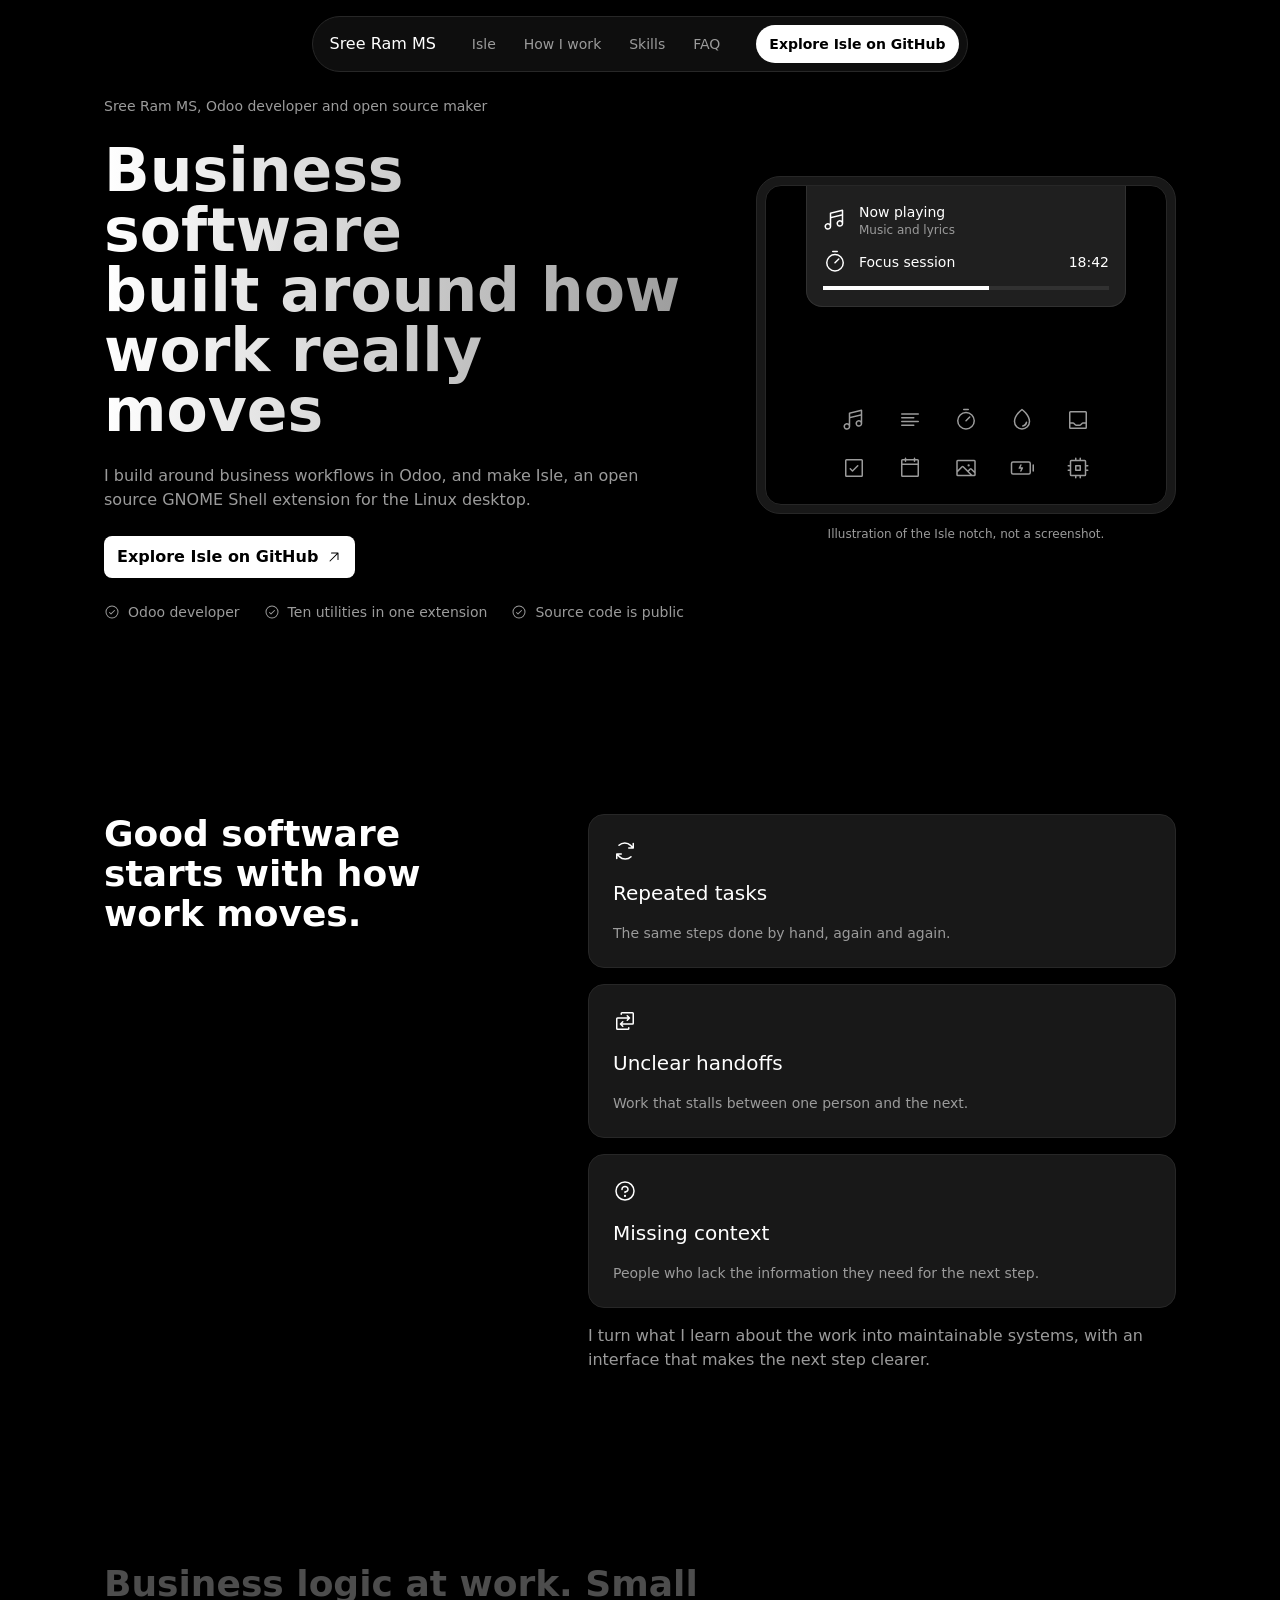
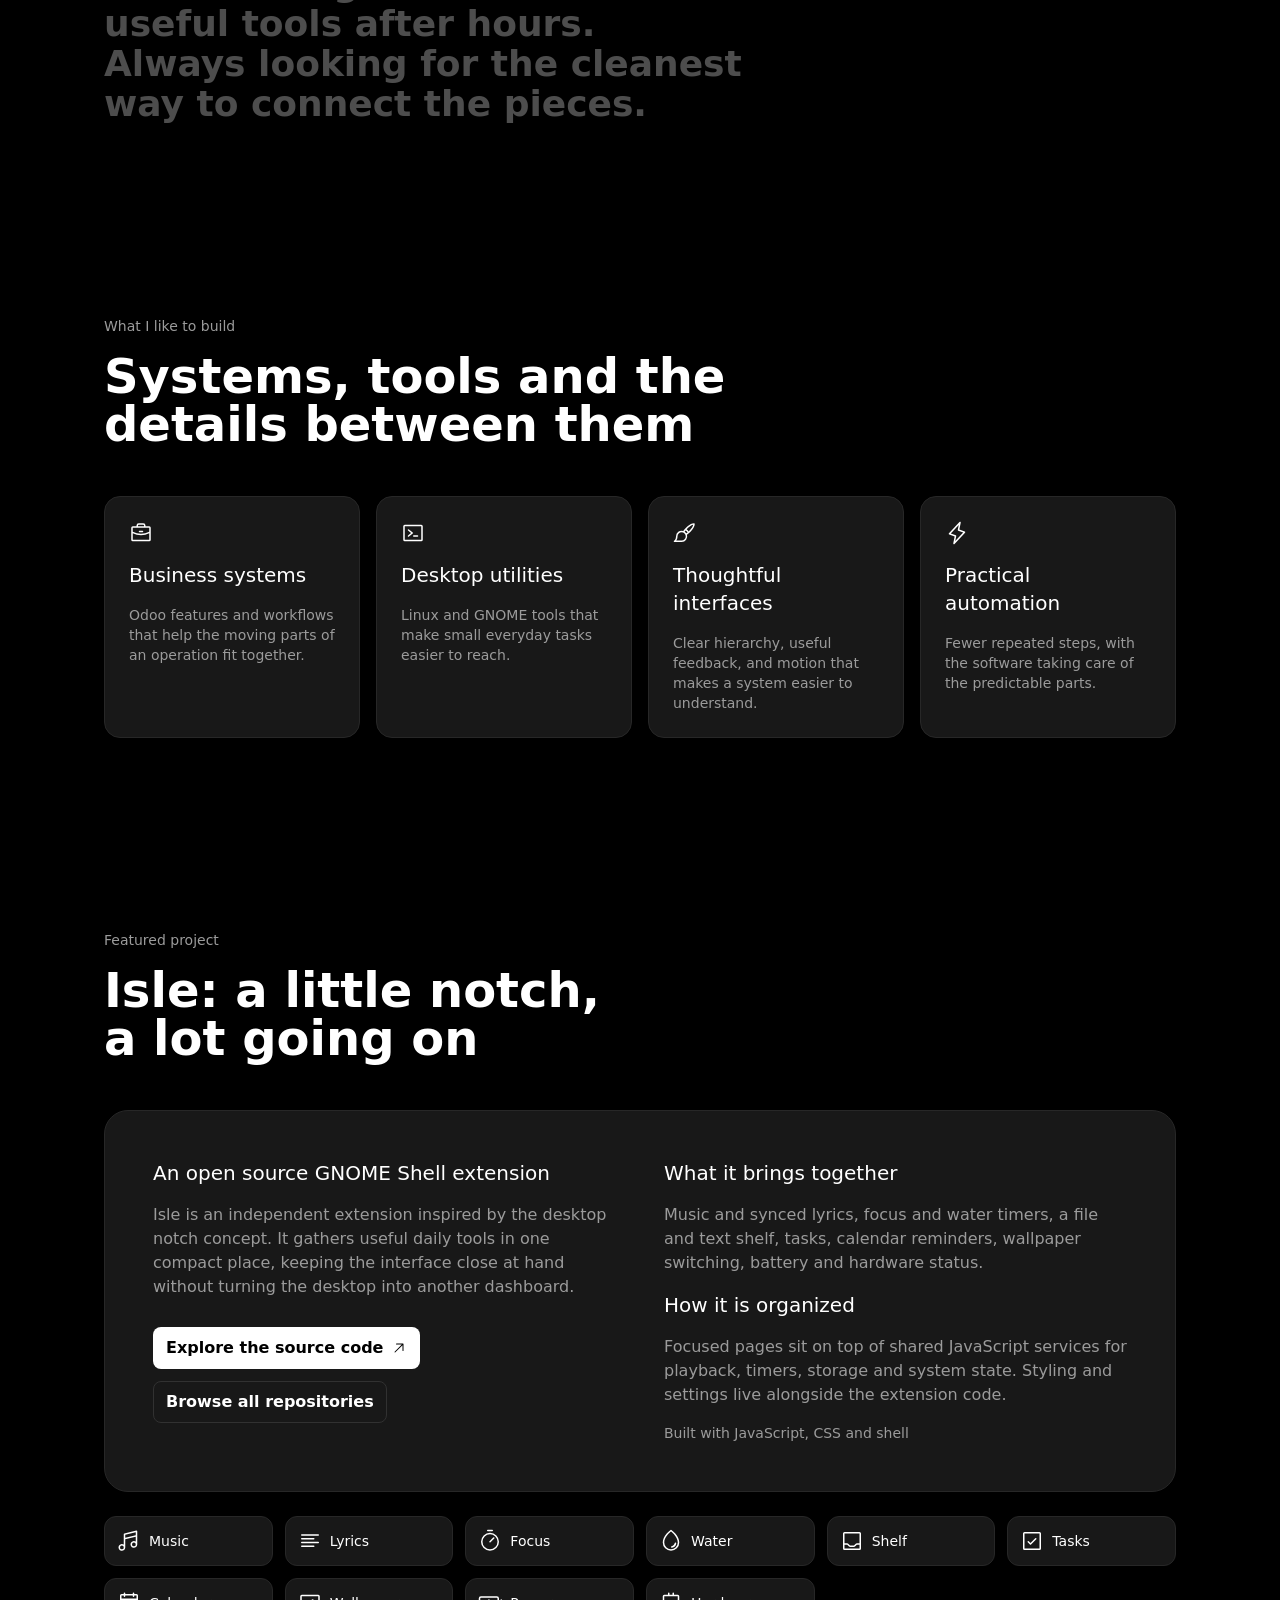
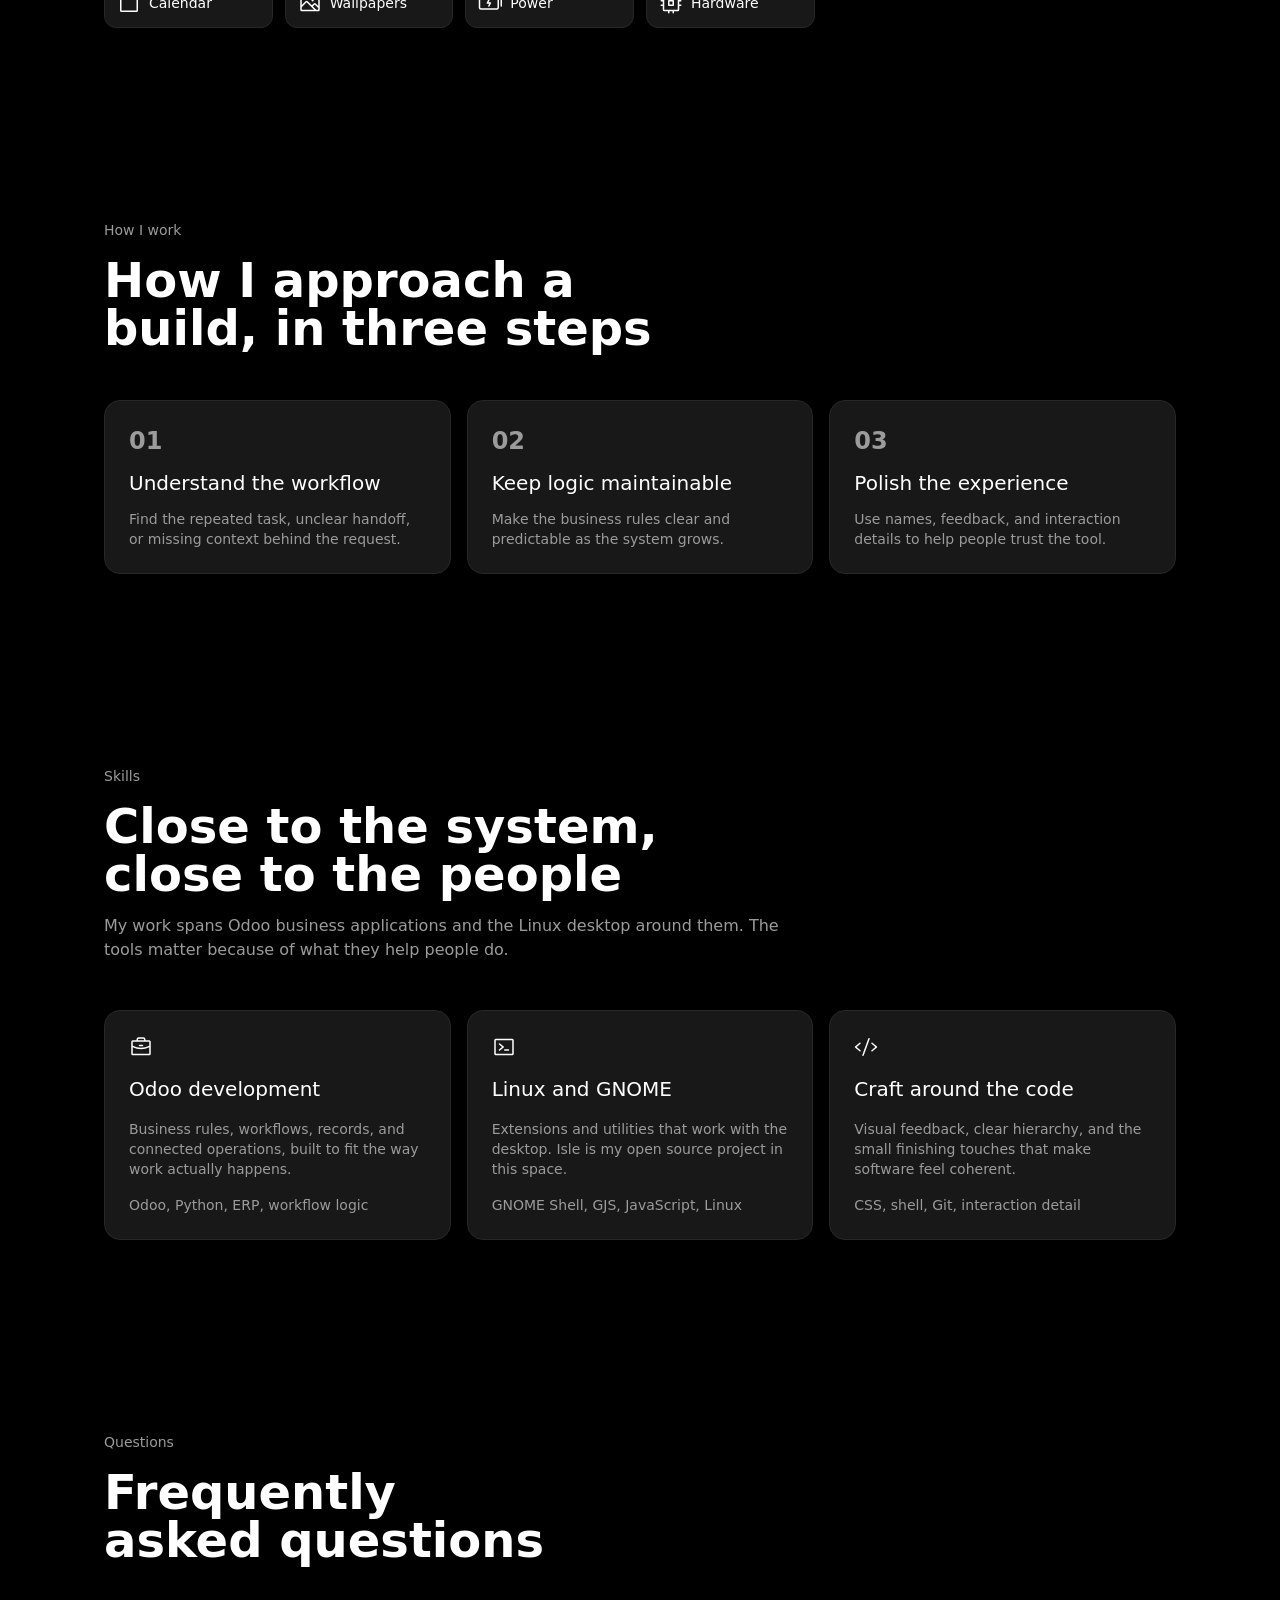
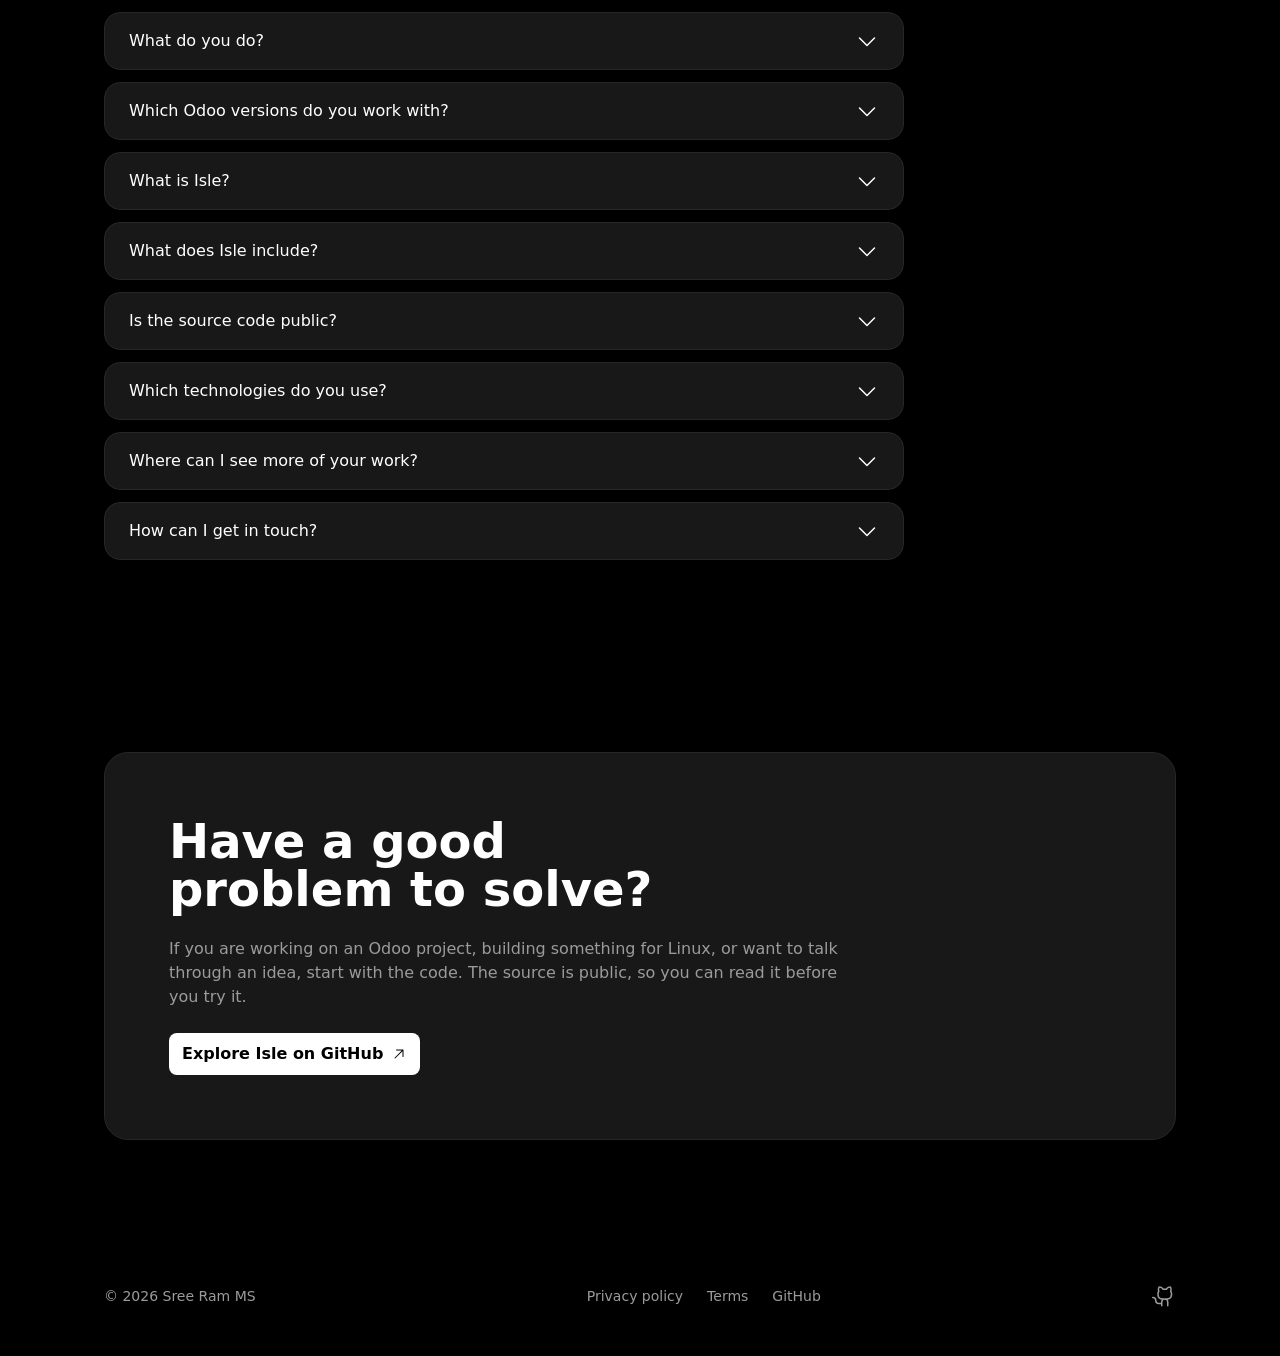
==== commit 24d936d0: "Rebuild portfolio as a landing page with the landing page design system Co-Authored-By: Claude Sonne" ====
--- a/index.html
+++ b/index.html
@@ -1,146 +1,171 @@
-<!doctype html>
-<html lang="en" data-theme="light">
+<!DOCTYPE html>
+<html lang="en">
 <head>
-  <meta charset="utf-8">
-  <meta name="viewport" content="width=device-width, initial-scale=1">
-  <meta name="theme-color" content="#010409">
-  <meta name="description" content="Sree Ram MS — Odoo developer, Linux desktop tinkerer, and software maker.">
-  <title>Sree Ram MS — developer profile</title>
-  <link rel="icon" href="favicon.svg" type="image/svg+xml">
-  <link rel="preconnect" href="https://fonts.googleapis.com">
-  <link rel="preconnect" href="https://fonts.gstatic.com" crossorigin>
-  <link href="https://fonts.googleapis.com/css2?family=DM+Mono:wght@400;500&family=DM+Sans:wght@400;500;600;700&display=swap" rel="stylesheet">
-  <link rel="stylesheet" href="styles.css">
-  <link rel="stylesheet" href="interactions.css">
+<meta charset="utf-8">
+<meta name="viewport" content="width=device-width, initial-scale=1">
+<title>Sree Ram MS | Odoo developer and open source maker</title>
+<meta name="description" content="Odoo developer building business workflows, and the maker of Isle, an open source GNOME Shell extension for the Linux desktop.">
+<meta name="theme-color" content="#000000">
+<link rel="canonical" href="https://sree-ram-ms.github.io/">
+<link rel="icon" href="favicon.svg" type="image/svg+xml">
+<meta property="og:type" content="website">
+<meta property="og:title" content="Sree Ram MS | Odoo developer and open source maker">
+<meta property="og:description" content="Odoo developer building business workflows, and the maker of Isle, an open source GNOME Shell extension for the Linux desktop.">
+<meta property="og:url" content="https://sree-ram-ms.github.io/">
+<meta property="og:image" content="https://sree-ram-ms.github.io/images/og.png">
+<meta property="og:image:alt" content="Sree Ram MS, Odoo developer and maker of Isle">
+<meta name="twitter:card" content="summary_large_image">
+<meta name="twitter:title" content="Sree Ram MS | Odoo developer and open source maker">
+<meta name="twitter:description" content="Odoo developer building business workflows, and the maker of Isle, an open source GNOME Shell extension for the Linux desktop.">
+<meta name="twitter:image" content="https://sree-ram-ms.github.io/images/og.png">
+<link rel="preload" href="fonts/Geist-SemiBold.woff2" as="font" type="font/woff2" crossorigin>
+<link rel="stylesheet" href="styles.css">
+<script>document.documentElement.classList.add("js")</script>
+<script type="application/ld+json">{"@context": "https://schema.org", "@type": "Person", "name": "Sree Ram MS", "jobTitle": "Odoo developer", "url": "https://sree-ram-ms.github.io/", "sameAs": ["https://github.com/Sree-Ram-MS"]}</script>
+<script type="application/ld+json">{"@context": "https://schema.org", "@type": "FAQPage", "mainEntity": [{"@type": "Question", "name": "What do you do?", "acceptedAnswer": {"@type": "Answer", "text": "I am an Odoo developer. I build around business rules, workflows and records so the system fits the way work actually happens."}}, {"@type": "Question", "name": "Which Odoo versions do you work with?", "acceptedAnswer": {"@type": "Answer", "text": "I work across Odoo 15, 16, 18 and 19."}}, {"@type": "Question", "name": "What is Isle?", "acceptedAnswer": {"@type": "Answer", "text": "Isle is an independent GNOME Shell extension inspired by the desktop notch concept. It gathers ten everyday tools in one compact place on the Linux desktop."}}, {"@type": "Question", "name": "What does Isle include?", "acceptedAnswer": {"@type": "Answer", "text": "Music and synced lyrics, focus and water timers, a file and text shelf, tasks, calendar reminders, wallpaper switching, battery status and hardware status."}}, {"@type": "Question", "name": "Is the source code public?", "acceptedAnswer": {"@type": "Answer", "text": "Yes. Isle is a public repository on GitHub, so you can read the code before you try it."}}, {"@type": "Question", "name": "Which technologies do you use?", "acceptedAnswer": {"@type": "Answer", "text": "Odoo and Python for business systems. GJS, JavaScript, CSS and shell scripts for Linux desktop tools. Git throughout."}}, {"@type": "Question", "name": "Where can I see more of your work?", "acceptedAnswer": {"@type": "Answer", "text": "My latest repositories are on GitHub, and I add to them as I publish more work."}}, {"@type": "Question", "name": "How can I get in touch?", "acceptedAnswer": {"@type": "Answer", "text": "The best way is through my GitHub profile. If you are working on an Odoo project, building something for Linux, or want to talk through an idea, say hello there."}}]}</script>
 </head>
 <body>
-  <a class="skip-link" href="#content">Skip to content</a>
-  <header class="github-header">
-    <a class="menu-button" href="#profile-nav" aria-label="Jump to profile navigation">☰</a>
-    <a class="github-mark" href="#top" aria-label="Sree Ram MS home"><span>SR</span></a>
-    <a class="header-account" href="#top">Sree-Ram-MS</a>
-    <div class="header-search"><span class="search-symbol">⌕</span><span>Search or jump to...</span><kbd>/</kbd></div>
-    <nav class="header-links" aria-label="Site navigation">
-      <a href="#projects" data-page="projects">Work <span>⌄</span></a>
-      <a href="#skills" data-page="skills">Skills <span>⌄</span></a>
-      <a href="#overview" data-page="overview">About</a>
-    </nav>
-    <div class="header-actions">
-      <button class="theme-toggle" type="button" aria-label="Switch to dark mode" aria-pressed="false" title="Switch to dark mode"><span class="theme-icon" aria-hidden="true">☾</span></button>
-      <a class="header-avatar" href="https://github.com/Sree-Ram-MS" target="_blank" rel="noreferrer" aria-label="Open GitHub profile">SR</a>
-    </div>
-  </header>
+<svg width="0" height="0" style="position:absolute" aria-hidden="true"><defs><symbol id="i-arrow-up-right" viewBox="0 0 256 256"><path d="M200,64V168a8,8,0,0,1-16,0V83.31L69.66,197.66a8,8,0,0,1-11.32-11.32L172.69,72H88a8,8,0,0,1,0-16H192A8,8,0,0,1,200,64Z"/></symbol><symbol id="i-github-logo" viewBox="0 0 256 256"><path d="M208.31,75.68A59.78,59.78,0,0,0,202.93,28,8,8,0,0,0,196,24a59.75,59.75,0,0,0-48,24H124A59.75,59.75,0,0,0,76,24a8,8,0,0,0-6.93,4,59.78,59.78,0,0,0-5.38,47.68A58.14,58.14,0,0,0,56,104v8a56.06,56.06,0,0,0,48.44,55.47A39.8,39.8,0,0,0,96,192v8H72a24,24,0,0,1-24-24A40,40,0,0,0,8,136a8,8,0,0,0,0,16,24,24,0,0,1,24,24,40,40,0,0,0,40,40H96v16a8,8,0,0,0,16,0V192a24,24,0,0,1,48,0v40a8,8,0,0,0,16,0V192a39.8,39.8,0,0,0-8.44-24.53A56.06,56.06,0,0,0,216,112v-8A58.14,58.14,0,0,0,208.31,75.68ZM200,112a40,40,0,0,1-40,40H112a40,40,0,0,1-40-40v-8a41.74,41.74,0,0,1,6.9-22.48A8,8,0,0,0,80,73.83a43.81,43.81,0,0,1,.79-33.58,43.88,43.88,0,0,1,32.32,20.06A8,8,0,0,0,119.82,64h32.35a8,8,0,0,0,6.74-3.69,43.87,43.87,0,0,1,32.32-20.06A43.81,43.81,0,0,1,192,73.83a8.09,8.09,0,0,0,1,7.65A41.72,41.72,0,0,1,200,104Z"/></symbol><symbol id="i-caret-down" viewBox="0 0 256 256"><path d="M213.66,101.66l-80,80a8,8,0,0,1-11.32,0l-80-80A8,8,0,0,1,53.66,90.34L128,164.69l74.34-74.35a8,8,0,0,1,11.32,11.32Z"/></symbol><symbol id="i-check-circle" viewBox="0 0 256 256"><path d="M173.66,98.34a8,8,0,0,1,0,11.32l-56,56a8,8,0,0,1-11.32,0l-24-24a8,8,0,0,1,11.32-11.32L112,148.69l50.34-50.35A8,8,0,0,1,173.66,98.34ZM232,128A104,104,0,1,1,128,24,104.11,104.11,0,0,1,232,128Zm-16,0a88,88,0,1,0-88,88A88.1,88.1,0,0,0,216,128Z"/></symbol><symbol id="i-code" viewBox="0 0 256 256"><path d="M69.12,94.15,28.5,128l40.62,33.85a8,8,0,1,1-10.24,12.29l-48-40a8,8,0,0,1,0-12.29l48-40a8,8,0,0,1,10.24,12.3Zm176,27.7-48-40a8,8,0,1,0-10.24,12.3L227.5,128l-40.62,33.85a8,8,0,1,0,10.24,12.29l48-40a8,8,0,0,0,0-12.29ZM162.73,32.48a8,8,0,0,0-10.25,4.79l-64,176a8,8,0,0,0,4.79,10.26A8.14,8.14,0,0,0,96,224a8,8,0,0,0,7.52-5.27l64-176A8,8,0,0,0,162.73,32.48Z"/></symbol><symbol id="i-briefcase" viewBox="0 0 256 256"><path d="M216,56H176V48a24,24,0,0,0-24-24H104A24,24,0,0,0,80,48v8H40A16,16,0,0,0,24,72V200a16,16,0,0,0,16,16H216a16,16,0,0,0,16-16V72A16,16,0,0,0,216,56ZM96,48a8,8,0,0,1,8-8h48a8,8,0,0,1,8,8v8H96ZM216,72v41.61A184,184,0,0,1,128,136a184.07,184.07,0,0,1-88-22.38V72Zm0,128H40V131.64A200.19,200.19,0,0,0,128,152a200.25,200.25,0,0,0,88-20.37V200ZM104,112a8,8,0,0,1,8-8h32a8,8,0,0,1,0,16H112A8,8,0,0,1,104,112Z"/></symbol><symbol id="i-terminal-window" viewBox="0 0 256 256"><path d="M128,128a8,8,0,0,1-3,6.25l-40,32a8,8,0,1,1-10-12.5L107.19,128,75,102.25a8,8,0,1,1,10-12.5l40,32A8,8,0,0,1,128,128Zm48,24H136a8,8,0,0,0,0,16h40a8,8,0,0,0,0-16Zm56-96V200a16,16,0,0,1-16,16H40a16,16,0,0,1-16-16V56A16,16,0,0,1,40,40H216A16,16,0,0,1,232,56ZM216,200V56H40V200H216Z"/></symbol><symbol id="i-paint-brush" viewBox="0 0 256 256"><path d="M232,32a8,8,0,0,0-8-8c-44.08,0-89.31,49.71-114.43,82.63A60,60,0,0,0,32,164c0,30.88-19.54,44.73-20.47,45.37A8,8,0,0,0,16,224H92a60,60,0,0,0,57.37-77.57C182.3,121.31,232,76.08,232,32ZM92,208H34.63C41.38,198.41,48,183.92,48,164a44,44,0,1,1,44,44Zm32.42-94.45q5.14-6.66,10.09-12.55A76.23,76.23,0,0,1,155,121.49q-5.9,4.94-12.55,10.09A60.54,60.54,0,0,0,124.42,113.55Zm42.7-2.68a92.57,92.57,0,0,0-22-22c31.78-34.53,55.75-45,69.9-47.91C212.17,55.12,201.65,79.09,167.12,110.87Z"/></symbol><symbol id="i-lightning" viewBox="0 0 256 256"><path d="M215.79,118.17a8,8,0,0,0-5-5.66L153.18,90.9l14.66-73.33a8,8,0,0,0-13.69-7l-112,120a8,8,0,0,0,3,13l57.63,21.61L88.16,238.43a8,8,0,0,0,13.69,7l112-120A8,8,0,0,0,215.79,118.17ZM109.37,214l10.47-52.38a8,8,0,0,0-5-9.06L62,132.71l84.62-90.66L136.16,94.43a8,8,0,0,0,5,9.06l52.8,19.8Z"/></symbol><symbol id="i-arrows-clockwise" viewBox="0 0 256 256"><path d="M224,48V96a8,8,0,0,1-8,8H168a8,8,0,0,1,0-16h28.69L182.06,73.37a79.56,79.56,0,0,0-56.13-23.43h-.45A79.52,79.52,0,0,0,69.59,72.71,8,8,0,0,1,58.41,61.27a96,96,0,0,1,135,.79L208,76.69V48a8,8,0,0,1,16,0ZM186.41,183.29a80,80,0,0,1-112.47-.66L59.31,168H88a8,8,0,0,0,0-16H40a8,8,0,0,0-8,8v48a8,8,0,0,0,16,0V179.31l14.63,14.63A95.43,95.43,0,0,0,130,222.06h.53a95.36,95.36,0,0,0,67.07-27.33,8,8,0,0,0-11.18-11.44Z"/></symbol><symbol id="i-swap" viewBox="0 0 256 256"><path d="M224,48V152a16,16,0,0,1-16,16H99.31l10.35,10.34a8,8,0,0,1-11.32,11.32l-24-24a8,8,0,0,1,0-11.32l24-24a8,8,0,0,1,11.32,11.32L99.31,152H208V48H96v8a8,8,0,0,1-16,0V48A16,16,0,0,1,96,32H208A16,16,0,0,1,224,48ZM168,192a8,8,0,0,0-8,8v8H48V104H156.69l-10.35,10.34a8,8,0,0,0,11.32,11.32l24-24a8,8,0,0,0,0-11.32l-24-24a8,8,0,0,0-11.32,11.32L156.69,88H48a16,16,0,0,0-16,16V208a16,16,0,0,0,16,16H160a16,16,0,0,0,16-16v-8A8,8,0,0,0,168,192Z"/></symbol><symbol id="i-question" viewBox="0 0 256 256"><path d="M140,180a12,12,0,1,1-12-12A12,12,0,0,1,140,180ZM128,72c-22.06,0-40,16.15-40,36v4a8,8,0,0,0,16,0v-4c0-11,10.77-20,24-20s24,9,24,20-10.77,20-24,20a8,8,0,0,0-8,8v8a8,8,0,0,0,16,0v-.72c18.24-3.35,32-17.9,32-35.28C168,88.15,150.06,72,128,72Zm104,56A104,104,0,1,1,128,24,104.11,104.11,0,0,1,232,128Zm-16,0a88,88,0,1,0-88,88A88.1,88.1,0,0,0,216,128Z"/></symbol><symbol id="i-music-notes" viewBox="0 0 256 256"><path d="M212.92,17.69a8,8,0,0,0-6.86-1.45l-128,32A8,8,0,0,0,72,56V166.08A36,36,0,1,0,88,196V110.25l112-28v51.83A36,36,0,1,0,216,164V24A8,8,0,0,0,212.92,17.69ZM52,216a20,20,0,1,1,20-20A20,20,0,0,1,52,216ZM88,93.75V62.25l112-28v31.5ZM180,184a20,20,0,1,1,20-20A20,20,0,0,1,180,184Z"/></symbol><symbol id="i-text-align-left" viewBox="0 0 256 256"><path d="M32,64a8,8,0,0,1,8-8H216a8,8,0,0,1,0,16H40A8,8,0,0,1,32,64Zm8,48H168a8,8,0,0,0,0-16H40a8,8,0,0,0,0,16Zm176,24H40a8,8,0,0,0,0,16H216a8,8,0,0,0,0-16Zm-48,40H40a8,8,0,0,0,0,16H168a8,8,0,0,0,0-16Z"/></symbol><symbol id="i-timer" viewBox="0 0 256 256"><path d="M128,40a96,96,0,1,0,96,96A96.11,96.11,0,0,0,128,40Zm0,176a80,80,0,1,1,80-80A80.09,80.09,0,0,1,128,216ZM173.66,90.34a8,8,0,0,1,0,11.32l-40,40a8,8,0,0,1-11.32-11.32l40-40A8,8,0,0,1,173.66,90.34ZM96,16a8,8,0,0,1,8-8h48a8,8,0,0,1,0,16H104A8,8,0,0,1,96,16Z"/></symbol><symbol id="i-drop" viewBox="0 0 256 256"><path d="M174,47.75a254.19,254.19,0,0,0-41.45-38.3,8,8,0,0,0-9.18,0A254.19,254.19,0,0,0,82,47.75C54.51,79.32,40,112.6,40,144a88,88,0,0,0,176,0C216,112.6,201.49,79.32,174,47.75ZM128,216a72.08,72.08,0,0,1-72-72c0-57.23,55.47-105,72-118,16.53,13,72,60.75,72,118A72.08,72.08,0,0,1,128,216Zm55.89-62.66a57.6,57.6,0,0,1-46.56,46.55A8.75,8.75,0,0,1,136,200a8,8,0,0,1-1.32-15.89c16.57-2.79,30.63-16.85,33.44-33.45a8,8,0,0,1,15.78,2.68Z"/></symbol><symbol id="i-tray" viewBox="0 0 256 256"><path d="M208,32H48A16,16,0,0,0,32,48V208a16,16,0,0,0,16,16H208a16,16,0,0,0,16-16V48A16,16,0,0,0,208,32Zm0,16V152h-28.7A15.86,15.86,0,0,0,168,156.69L148.69,176H107.31L88,156.69A15.86,15.86,0,0,0,76.69,152H48V48Zm0,160H48V168H76.69L96,187.31A15.86,15.86,0,0,0,107.31,192h41.38A15.86,15.86,0,0,0,160,187.31L179.31,168H208v40Z"/></symbol><symbol id="i-check-square" viewBox="0 0 256 256"><path d="M173.66,98.34a8,8,0,0,1,0,11.32l-56,56a8,8,0,0,1-11.32,0l-24-24a8,8,0,0,1,11.32-11.32L112,148.69l50.34-50.35A8,8,0,0,1,173.66,98.34ZM224,48V208a16,16,0,0,1-16,16H48a16,16,0,0,1-16-16V48A16,16,0,0,1,48,32H208A16,16,0,0,1,224,48ZM208,208V48H48V208H208Z"/></symbol><symbol id="i-calendar-blank" viewBox="0 0 256 256"><path d="M208,32H184V24a8,8,0,0,0-16,0v8H88V24a8,8,0,0,0-16,0v8H48A16,16,0,0,0,32,48V208a16,16,0,0,0,16,16H208a16,16,0,0,0,16-16V48A16,16,0,0,0,208,32ZM72,48v8a8,8,0,0,0,16,0V48h80v8a8,8,0,0,0,16,0V48h24V80H48V48ZM208,208H48V96H208V208Z"/></symbol><symbol id="i-image" viewBox="0 0 256 256"><path d="M216,40H40A16,16,0,0,0,24,56V200a16,16,0,0,0,16,16H216a16,16,0,0,0,16-16V56A16,16,0,0,0,216,40Zm0,16V158.75l-26.07-26.06a16,16,0,0,0-22.63,0l-20,20-44-44a16,16,0,0,0-22.62,0L40,149.37V56ZM40,172l52-52,80,80H40Zm176,28H194.63l-36-36,20-20L216,181.38V200ZM144,100a12,12,0,1,1,12,12A12,12,0,0,1,144,100Z"/></symbol><symbol id="i-battery-charging" viewBox="0 0 256 256"><path d="M200,56H32A24,24,0,0,0,8,80v96a24,24,0,0,0,24,24H200a24,24,0,0,0,24-24V80A24,24,0,0,0,200,56Zm8,120a8,8,0,0,1-8,8H32a8,8,0,0,1-8-8V80a8,8,0,0,1,8-8H200a8,8,0,0,1,8,8Zm48-80v64a8,8,0,0,1-16,0V96a8,8,0,0,1,16,0ZM138.81,123.79a8,8,0,0,1,.35,7.79l-16,32a8,8,0,0,1-14.32-7.16L119.06,136H100a8,8,0,0,1-7.16-11.58l16-32a8,8,0,1,1,14.32,7.16L112.94,120H132A8,8,0,0,1,138.81,123.79Z"/></symbol><symbol id="i-cpu" viewBox="0 0 256 256"><path d="M152,96H104a8,8,0,0,0-8,8v48a8,8,0,0,0,8,8h48a8,8,0,0,0,8-8V104A8,8,0,0,0,152,96Zm-8,48H112V112h32Zm88,0H216V112h16a8,8,0,0,0,0-16H216V56a16,16,0,0,0-16-16H160V24a8,8,0,0,0-16,0V40H112V24a8,8,0,0,0-16,0V40H56A16,16,0,0,0,40,56V96H24a8,8,0,0,0,0,16H40v32H24a8,8,0,0,0,0,16H40v40a16,16,0,0,0,16,16H96v16a8,8,0,0,0,16,0V216h32v16a8,8,0,0,0,16,0V216h40a16,16,0,0,0,16-16V160h16a8,8,0,0,0,0-16Zm-32,56H56V56H200v95.87s0,.09,0,.13,0,.09,0,.13V200Z"/></symbol></defs></svg>
+<a class="skip-link body-5" href="#main">Skip to content</a>
+<header>
+<nav class="nav" aria-label="Main">
+<a class="nav-brand title-3" href="index.html">Sree Ram MS</a>
+<ul class="nav-links">
+<li><a class="nav-link body-5" href="#work">Isle</a></li>
+<li><a class="nav-link body-5" href="#how">How I work</a></li>
+<li><a class="nav-link body-5" href="#skills">Skills</a></li>
+<li><a class="nav-link body-5" href="#faq">FAQ</a></li>
+</ul>
+<a class="btn btn-primary button-sm nav-cta" href="https://github.com/Sree-Ram-MS/Isle-Dynamic-Island-Extension" rel="noopener">Explore Isle on GitHub</a>
+<button class="menu-toggle" type="button" aria-expanded="false" aria-controls="menu-panel" aria-label="Open menu"><span></span><span></span></button>
+</nav>
+<div class="menu-panel" id="menu-panel">
+<a class="menu-item heading-4" href="#work">Isle</a>
+<a class="menu-item heading-4" href="#how">How I work</a>
+<a class="menu-item heading-4" href="#skills">Skills</a>
+<a class="menu-item heading-4" href="#faq">FAQ</a>
+<a class="menu-item btn btn-primary button-md" href="https://github.com/Sree-Ram-MS/Isle-Dynamic-Island-Extension" rel="noopener">Explore Isle on GitHub<svg class="icon sm" aria-hidden="true"><use href="#i-arrow-up-right"/></svg></a>
+</div>
+</header>
+<main id="main">
 
-  <main id="top" class="page-shell">
-    <div class="profile-tabs" id="profile-nav" role="tablist" aria-label="Portfolio pages">
-      <div class="mobile-profile-name"><span class="mini-avatar">SR</span><b>Sree-Ram-MS</b></div>
-      <button class="profile-tab active" type="button" role="tab" id="tab-overview" aria-selected="true" aria-controls="panel-overview" data-page="overview"><span class="tab-icon">▤</span> Overview</button>
-      <button class="profile-tab" type="button" role="tab" id="tab-projects" aria-selected="false" aria-controls="panel-projects" data-page="projects"><span class="tab-icon">▣</span> Projects <span class="tab-count">1</span></button>
-      <button class="profile-tab" type="button" role="tab" id="tab-skills" aria-selected="false" aria-controls="panel-skills" data-page="skills"><span class="tab-icon">◇</span> Skills</button>
-      <button class="profile-tab" type="button" role="tab" id="tab-contact" aria-selected="false" aria-controls="panel-contact" data-page="contact"><span class="tab-icon">◉</span> Contact</button>
-      <a class="external-profile" href="https://github.com/Sree-Ram-MS" target="_blank" rel="noreferrer">Open GitHub ↗</a>
-    </div>
+<section class="hero" aria-labelledby="hero-title">
+<div class="container hero-grid">
+<div class="hero-copy">
+<p class="eyebrow caption-1">Sree Ram MS, Odoo developer and open source maker</p>
+<h1 id="hero-title" class="hero-title heading-1"><span>Business software</span> <span>built around how</span> <span>work really moves</span></h1>
+<p class="hero-sub body-3">I build around business workflows in Odoo, and make Isle, an open source GNOME Shell extension for the Linux desktop.</p>
+<a class="btn btn-primary button-md" href="https://github.com/Sree-Ram-MS/Isle-Dynamic-Island-Extension" rel="noopener">Explore Isle on GitHub<svg class="icon sm" aria-hidden="true"><use href="#i-arrow-up-right"/></svg></a>
+<ul class="proof caption-1">
+<li><svg class="icon sm" aria-hidden="true"><use href="#i-check-circle"/></svg>Odoo developer</li>
+<li><svg class="icon sm" aria-hidden="true"><use href="#i-check-circle"/></svg>Ten utilities in one extension</li>
+<li><svg class="icon sm" aria-hidden="true"><use href="#i-check-circle"/></svg>Source code is public</li>
+</ul>
+</div>
+<figure class="isle">
+<div class="isle-frame"><div class="isle-screen">
+<div class="notch">
+<div class="notch-row"><svg class="icon " aria-hidden="true"><use href="#i-music-notes"/></svg><div class="grow"><p class="body-5">Now playing</p><p class="caption-5 muted">Music and lyrics</p></div></div>
+<div class="notch-row"><svg class="icon " aria-hidden="true"><use href="#i-timer"/></svg><p class="body-5">Focus session</p><p class="body-5 time">18:42</p></div>
+<div class="bar"><i></i></div>
+</div>
+<div class="dock" aria-hidden="true"><svg class="icon " aria-hidden="true"><use href="#i-music-notes"/></svg><svg class="icon " aria-hidden="true"><use href="#i-text-align-left"/></svg><svg class="icon " aria-hidden="true"><use href="#i-timer"/></svg><svg class="icon " aria-hidden="true"><use href="#i-drop"/></svg><svg class="icon " aria-hidden="true"><use href="#i-tray"/></svg><svg class="icon " aria-hidden="true"><use href="#i-check-square"/></svg><svg class="icon " aria-hidden="true"><use href="#i-calendar-blank"/></svg><svg class="icon " aria-hidden="true"><use href="#i-image"/></svg><svg class="icon " aria-hidden="true"><use href="#i-battery-charging"/></svg><svg class="icon " aria-hidden="true"><use href="#i-cpu"/></svg></div>
+</div></div>
+<figcaption class="isle-caption caption-5">Illustration of the Isle notch, not a screenshot.</figcaption>
+</figure>
+</div>
+</section>
 
-    <div class="profile-layout" id="content">
-      <aside class="profile-sidebar" aria-label="Profile details">
-        <div class="avatar-wrap">
-          <div class="avatar-art" aria-hidden="true"><span>SR</span><i></i><b></b></div>
-          <img class="profile-avatar-image" src="https://github.com/Sree-Ram-MS.png?size=480" alt="Sree Ram MS profile picture">
-          <span class="status-emoji" title="Building something useful">✳</span>
-        </div>
-        <h1>Sree Ram MS</h1>
-        <p class="username">Sree-Ram-MS</p>
-        <p class="profile-bio">Odoo developer building business software and exploring useful tools for the Linux desktop.</p>
-        <a class="follow-button" href="https://github.com/Sree-Ram-MS" target="_blank" rel="noreferrer">View GitHub profile</a>
-        <div class="sidebar-links">
-          <p><span>⌘</span> Odoo development</p>
-          <p><span>◈</span> Linux &amp; GNOME</p>
-          <p><span>⌁</span> Open-source software</p>
-        </div>
-        <div class="profile-divider"></div>
-        <p class="sidebar-caption">A little more about my work</p>
-        <div class="sidebar-tags"><span>ERP</span><span>Desktop</span><span>Interfaces</span><span>Open source</span></div>
-        <a class="sidebar-github" href="https://github.com/Sree-Ram-MS" target="_blank" rel="noreferrer"><span class="gh-mini">↗</span> github.com/Sree-Ram-MS</a>
-      </aside>
+<section class="section" aria-labelledby="problem-title">
+<div class="container problem">
+<div class="reveal"><h2 id="problem-title" class="heading-3">Good software starts with how work moves.</h2></div>
+<div class="problem-list">
+<article class="card reveal"><svg class="icon " aria-hidden="true"><use href="#i-arrows-clockwise"/></svg><h3 class="title-1">Repeated tasks</h3><p class="body-6">The same steps done by hand, again and again.</p></article><article class="card reveal"><svg class="icon " aria-hidden="true"><use href="#i-swap"/></svg><h3 class="title-1">Unclear handoffs</h3><p class="body-6">Work that stalls between one person and the next.</p></article><article class="card reveal"><svg class="icon " aria-hidden="true"><use href="#i-question"/></svg><h3 class="title-1">Missing context</h3><p class="body-6">People who lack the information they need for the next step.</p></article>
+<p class="body-3 muted reveal">I turn what I learn about the work into maintainable systems, with an interface that makes the next step clearer.</p>
+</div>
+</div>
+</section>
 
-      <div class="profile-main">
-        <div class="page-transition-stage" aria-live="polite">
-          <section class="view-panel is-active" id="panel-overview" role="tabpanel" aria-labelledby="tab-overview" data-view-panel="overview">
-            <section class="readme-panel">
-              <div class="readme-title"><span class="readme-book">▤</span><span>README.md</span><span class="readme-dots">···</span></div>
-              <div class="readme-content">
-                <div class="readme-kicker"><span class="kicker-dot"></span> DEVELOPER / BUILDER / CURIOUS BY DEFAULT</div>
-                <h2>Hi, I’m Sree Ram <span class="wave">👋</span></h2>
-                <p class="readme-lead">I work with Odoo, build around business workflows, and follow interesting problems beyond the ERP screen.</p>
-                <p>For me, good software starts with understanding how work actually moves: what information people need, where tasks get stuck, and what would make the next step clearer. I enjoy turning that understanding into maintainable systems with a thoughtful interface.</p>
-                <p>My open-source project <a href="https://github.com/Sree-Ram-MS/Isle-Dynamic-Island-Extension" target="_blank" rel="noreferrer">Isle</a> takes that curiosity to the Linux desktop. It brings everyday tools into a GNOME Shell extension, from music and focus sessions to reminders and system details.</p>
-                <div class="readme-callout"><span class="callout-mark">✳</span><span>Business logic at work. Small useful tools after hours.<br><b>Always looking for the cleanest way to connect the pieces.</b></span></div>
-                <div class="readme-subhead"><span class="markdown-mark">##</span><h3>What I like to build</h3></div>
-                <div class="interest-grid">
-                  <article><span class="interest-icon">▦</span><div><h4>Business systems</h4><p>Odoo features and workflows that help the moving parts of an operation fit together.</p></div></article>
-                  <article><span class="interest-icon">⌘</span><div><h4>Desktop utilities</h4><p>Linux and GNOME tools that make small everyday tasks easier to reach.</p></div></article>
-                  <article><span class="interest-icon">◫</span><div><h4>Thoughtful interfaces</h4><p>Clear hierarchy, useful feedback, and motion that makes a system easier to understand.</p></div></article>
-                  <article><span class="interest-icon">⌁</span><div><h4>Practical automation</h4><p>Reduce repeated steps and let the software take care of the predictable parts.</p></div></article>
-                </div>
-                <div class="overview-project">
-                  <div><span class="overview-project-label">FEATURED PROJECT</span><h3>Isle <span>↗</span></h3><p>A GNOME Shell extension that brings ten everyday utilities together on the Linux desktop.</p></div>
-                  <button type="button" class="inline-page-link" data-page="projects">Open project page <span>→</span></button>
-                </div>
-                <div class="overview-bottom"><span>ODOO / LINUX / OPEN SOURCE</span><button type="button" class="inline-page-link" data-page="skills">Browse my skills <span>→</span></button></div>
-              </div>
-            </section>
-          </section>
+<section class="tagline" aria-label="Approach">
+<div class="container">
+<p class="tagline-text heading-3" data-tagline>Business logic at work. Small useful tools after hours. Always looking for the cleanest way to connect the pieces.</p>
+</div>
+</section>
 
-          <section class="view-panel" id="panel-projects" role="tabpanel" aria-labelledby="tab-projects" data-view-panel="projects" aria-hidden="true">
-            <div class="view-heading"><div><p class="view-eyebrow">PROJECTS / OPEN SOURCE</p><h2>Things I’ve built.</h2></div><span class="view-index">01 FEATURED PROJECT</span></div>
-            <article class="project-page-card">
-              <div class="project-page-top"><span class="repo-icon isle-icon">i</span><div><a href="https://github.com/Sree-Ram-MS/Isle-Dynamic-Island-Extension" target="_blank" rel="noreferrer">Isle-Dynamic-Island-Extension</a><small>Public repository · GNOME Shell · Linux</small></div><span class="public-badge">OPEN SOURCE</span></div>
-              <div class="project-page-art" aria-label="Animated three-dimensional preview of Isle">
-                <div class="project-art-grid"></div><div class="project-art-glow"></div>
-                <div class="project-device" data-tilt>
-                  <div class="device-title"><span>ISLE / DAILY SPACE</span><span>09:41</span></div>
-                  <div class="device-landscape"><div class="device-sun"></div><div class="device-hill hill-back"></div><div class="device-hill hill-front"></div>
-                    <div class="device-notch"><div class="device-notch-head"><span>◉ ISLE</span><span>MONDAY · 09:41</span></div><div class="device-music"><span class="device-cover">☼</span><span><b>Soft Focus</b><small>Music · Focus · Daily tools</small></span><i>Ⅱ</i></div><div class="device-focus"><span>FOCUS SESSION</span><b>18:42</b></div><div class="device-progress"><i></i></div></div>
-                    <div class="device-dock"><i>◈</i><i>▦</i><i>◉</i><i>⌁</i><i>＋</i></div>
-                  </div>
-                </div>
-                <span class="project-art-tag art-tag-left">GJS / GNOME SHELL</span><span class="project-art-tag art-tag-right">10 FOCUSED PAGES</span>
-              </div>
-              <div class="project-page-body">
-                <div class="project-summary"><span class="markdown-mark">###</span><div><h3>A little notch. A lot going on.</h3><p>Isle is an independent GNOME Shell extension inspired by the desktop notch concept. It gathers useful daily tools in one compact place, keeping the interface close at hand without turning the desktop into another dashboard.</p></div></div>
-                <div class="project-details-grid">
-                  <div><h4>What it brings together</h4><p>Music and synced lyrics, focus and water timers, a file and text shelf, to-dos, calendar reminders, wallpaper switching, battery and hardware status.</p></div>
-                  <div><h4>How it is organized</h4><p>Focused pages sit on top of shared JavaScript services for playback, timers, storage, and system state. Styling and settings live alongside the GNOME Shell extension code.</p></div>
-                </div>
-                <div class="project-page-footer"><div class="repo-meta"><span><i class="language-dot js-language"></i> JavaScript</span><span>CSS</span><span>Shell</span></div><a class="repo-action" href="https://github.com/Sree-Ram-MS/Isle-Dynamic-Island-Extension" target="_blank" rel="noreferrer">Explore the source code ↗</a></div>
-              </div>
-            </article>
-            <div class="project-pages-list"><div class="pages-list-head"><span>THE TEN ISLE SPACES</span><span>ONE DESKTOP EXTENSION</span></div><div class="pages-list-grid"><span><i>01</i> Music</span><span><i>02</i> Lyrics</span><span><i>03</i> Focus</span><span><i>04</i> Water</span><span><i>05</i> Shelf</span><span><i>06</i> To-dos</span><span><i>07</i> Calendar</span><span><i>08</i> Wallpapers</span><span><i>09</i> Power</span><span><i>10</i> Hardware</span></div></div>
-            <div class="project-next-note"><span>MORE PROJECTS</span><p>I’m adding to this page as I publish more work. For now, you can explore my latest repositories on GitHub.</p><a href="https://github.com/Sree-Ram-MS?tab=repositories" target="_blank" rel="noreferrer">Browse all repositories ↗</a></div>
-          </section>
+<section class="section" id="build" aria-labelledby="build-title">
+<div class="container">
+<div class="section-head reveal"><p class="eyebrow caption-1">What I like to build</p><h2 id="build-title" class="heading-2">Systems, tools and the details between them</h2></div>
+<div class="grid grid-4"><article class="card reveal"><svg class="icon " aria-hidden="true"><use href="#i-briefcase"/></svg><h3 class="title-1">Business systems</h3><p class="body-6">Odoo features and workflows that help the moving parts of an operation fit together.</p></article><article class="card reveal"><svg class="icon " aria-hidden="true"><use href="#i-terminal-window"/></svg><h3 class="title-1">Desktop utilities</h3><p class="body-6">Linux and GNOME tools that make small everyday tasks easier to reach.</p></article><article class="card reveal"><svg class="icon " aria-hidden="true"><use href="#i-paint-brush"/></svg><h3 class="title-1">Thoughtful interfaces</h3><p class="body-6">Clear hierarchy, useful feedback, and motion that makes a system easier to understand.</p></article><article class="card reveal"><svg class="icon " aria-hidden="true"><use href="#i-lightning"/></svg><h3 class="title-1">Practical automation</h3><p class="body-6">Fewer repeated steps, with the software taking care of the predictable parts.</p></article></div>
+</div>
+</section>
 
-          <section class="view-panel" id="panel-skills" role="tabpanel" aria-labelledby="tab-skills" data-view-panel="skills" aria-hidden="true">
-            <div class="view-heading"><div><p class="view-eyebrow">SKILLS / TOOLS / PRACTICE</p><h2>My toolbox.</h2></div><span class="view-index">BUILT AROUND THE WORK</span></div>
-            <section class="skills-intro-card"><span class="skills-spark">✳</span><div><h3>Close to the system. Close to the people.</h3><p>My work spans Odoo business applications and the Linux desktop environment around them. The tools matter because of what they help people do.</p></div></section>
-            <div class="skill-groups">
-              <article class="skill-group"><div class="skill-group-icon odoo-icon">O</div><div class="skill-group-copy"><span>01 / BUSINESS SYSTEMS</span><h3>Odoo development</h3><p>Business rules, workflows, records, and connected operations. I focus on making the system fit the way work actually happens.</p><div class="skill-tags"><span>Odoo</span><span>Python</span><span>ERP</span><span>Workflow logic</span></div></div><div class="skill-dimension odoo-dimension" aria-hidden="true"><i></i><b></b><span>MODEL</span><span>FLOW</span><span>VIEW</span></div></article>
-              <article class="skill-group"><div class="skill-group-icon gnome-icon">G</div><div class="skill-group-copy"><span>02 / DESKTOP DEVELOPMENT</span><h3>Linux &amp; GNOME</h3><p>Extensions and utilities that work with the desktop. Isle is my open-source project in this space.</p><div class="skill-tags"><span>GNOME Shell</span><span>GJS</span><span>JavaScript</span><span>Linux</span></div></div><div class="skill-dimension terminal-dimension" aria-hidden="true"><div><i></i><i></i><i></i></div><span>$ gnome-extension</span><b>running ▋</b></div></article>
-              <article class="skill-group"><div class="skill-group-icon css-icon">#</div><div class="skill-group-copy"><span>03 / INTERFACE &amp; TOOLING</span><h3>Craft around the code</h3><p>Visual feedback, clear hierarchy, CSS, shell scripts, Git, and the small finishing touches that make software feel coherent.</p><div class="skill-tags"><span>CSS</span><span>Shell</span><span>Git</span><span>Interaction detail</span></div></div><div class="skill-dimension orbit-dimension" aria-hidden="true"><span>DETAIL</span><i></i><b></b></div></article>
-            </div>
-            <section class="skills-approach"><div class="section-heading"><h2><span class="section-icon">⌁</span> How I approach a build</h2><span class="muted-heading">THREE THINGS I KEEP IN MIND</span></div><div class="approach-steps"><article><span>01</span><h3>Understand the workflow</h3><p>Find the repeated task, unclear handoff, or missing context behind the request.</p></article><article><span>02</span><h3>Keep logic maintainable</h3><p>Make the business rules clear and predictable as the system grows.</p></article><article><span>03</span><h3>Polish the experience</h3><p>Use names, feedback, and interaction details to help people trust the tool.</p></article></div></section>
-            <div class="skills-note"><span>ALWAYS LEARNING</span><p>Tools serve the problem. I stay curious about better ways to connect systems and make the everyday feel simpler.</p></div>
-          </section>
+<section class="section" id="work" aria-labelledby="work-title">
+<div class="container">
+<div class="section-head reveal"><p class="eyebrow caption-1">Featured project</p><h2 id="work-title" class="heading-2">Isle: a little notch, a lot going on</h2></div>
+<div class="feature reveal">
+<div class="feature-col">
+<h3 class="title-1">An open source GNOME Shell extension</h3>
+<p class="body-3">Isle is an independent extension inspired by the desktop notch concept. It gathers useful daily tools in one compact place, keeping the interface close at hand without turning the desktop into another dashboard.</p>
+<div class="actions">
+<a class="btn btn-primary button-md" href="https://github.com/Sree-Ram-MS/Isle-Dynamic-Island-Extension" rel="noopener">Explore the source code<svg class="icon sm" aria-hidden="true"><use href="#i-arrow-up-right"/></svg></a>
+<a class="btn btn-ghost button-md" href="https://github.com/Sree-Ram-MS?tab=repositories" rel="noopener">Browse all repositories</a>
+</div>
+</div>
+<div class="feature-col">
+<h3 class="title-1">What it brings together</h3>
+<p class="body-3">Music and synced lyrics, focus and water timers, a file and text shelf, tasks, calendar reminders, wallpaper switching, battery and hardware status.</p>
+<h3 class="title-1">How it is organized</h3>
+<p class="body-3">Focused pages sit on top of shared JavaScript services for playback, timers, storage and system state. Styling and settings live alongside the extension code.</p>
+<p class="body-5 tags">Built with JavaScript, CSS and shell</p>
+</div>
+</div>
+<ul class="spaces reveal" aria-label="The ten Isle spaces">
+<li class="space"><svg class="icon " aria-hidden="true"><use href="#i-music-notes"/></svg><span class="body-5">Music</span></li><li class="space"><svg class="icon " aria-hidden="true"><use href="#i-text-align-left"/></svg><span class="body-5">Lyrics</span></li><li class="space"><svg class="icon " aria-hidden="true"><use href="#i-timer"/></svg><span class="body-5">Focus</span></li><li class="space"><svg class="icon " aria-hidden="true"><use href="#i-drop"/></svg><span class="body-5">Water</span></li><li class="space"><svg class="icon " aria-hidden="true"><use href="#i-tray"/></svg><span class="body-5">Shelf</span></li><li class="space"><svg class="icon " aria-hidden="true"><use href="#i-check-square"/></svg><span class="body-5">Tasks</span></li><li class="space"><svg class="icon " aria-hidden="true"><use href="#i-calendar-blank"/></svg><span class="body-5">Calendar</span></li><li class="space"><svg class="icon " aria-hidden="true"><use href="#i-image"/></svg><span class="body-5">Wallpapers</span></li><li class="space"><svg class="icon " aria-hidden="true"><use href="#i-battery-charging"/></svg><span class="body-5">Power</span></li><li class="space"><svg class="icon " aria-hidden="true"><use href="#i-cpu"/></svg><span class="body-5">Hardware</span></li>
+</ul>
+</div>
+</section>
 
-          <section class="view-panel" id="panel-contact" role="tabpanel" aria-labelledby="tab-contact" data-view-panel="contact" aria-hidden="true">
-            <div class="view-heading"><div><p class="view-eyebrow">CONTACT / OPEN DOOR</p><h2>Let’s connect.</h2></div><span class="view-index">SAY HELLO</span></div>
-            <section class="contact-page-card"><div class="contact-orbit" aria-hidden="true"><span>SR</span><i></i></div><div class="contact-page-copy"><p class="readme-lead">Have a good problem to solve?</p><p>If you’re working on an Odoo project, building something for Linux, or want to talk through an idea, you can find me on GitHub.</p><a class="contact-button" href="https://github.com/Sree-Ram-MS" target="_blank" rel="noreferrer">Open GitHub profile <span>↗</span></a></div></section>
-            <section class="contact-links"><h3>Elsewhere</h3><a href="https://github.com/Sree-Ram-MS" target="_blank" rel="noreferrer"><span>GitHub</span><b>@Sree-Ram-MS</b><i>↗</i></a><a href="https://github.com/Sree-Ram-MS/Isle-Dynamic-Island-Extension" target="_blank" rel="noreferrer"><span>Open-source project</span><b>Isle for GNOME</b><i>↗</i></a></section>
-          </section>
-        </div>
-        <footer class="page-footer"><span>© 2026 Sree Ram MS</span><span>Built like a profile, made to be personal.</span><a href="#top">Back to top ↑</a></footer>
-      </div>
-    </div>
-  </main>
-  <script src="script.js"></script>
+<section class="section" id="how" aria-labelledby="how-title">
+<div class="container">
+<div class="section-head reveal"><p class="eyebrow caption-1">How I work</p><h2 id="how-title" class="heading-2">How I approach a build, in three steps</h2></div>
+<ol class="grid grid-3 steps">
+<li class="card step reveal"><span class="step-num heading-5">01</span><h3 class="title-1">Understand the workflow</h3><p class="body-6">Find the repeated task, unclear handoff, or missing context behind the request.</p></li><li class="card step reveal"><span class="step-num heading-5">02</span><h3 class="title-1">Keep logic maintainable</h3><p class="body-6">Make the business rules clear and predictable as the system grows.</p></li><li class="card step reveal"><span class="step-num heading-5">03</span><h3 class="title-1">Polish the experience</h3><p class="body-6">Use names, feedback, and interaction details to help people trust the tool.</p></li>
+</ol>
+</div>
+</section>
+
+<section class="section" id="skills" aria-labelledby="skills-title">
+<div class="container">
+<div class="section-head reveal"><p class="eyebrow caption-1">Skills</p><h2 id="skills-title" class="heading-2">Close to the system, close to the people</h2><p class="body-3 muted">My work spans Odoo business applications and the Linux desktop around them. The tools matter because of what they help people do.</p></div>
+<div class="grid grid-3">
+<article class="card reveal"><svg class="icon " aria-hidden="true"><use href="#i-briefcase"/></svg><h3 class="title-1">Odoo development</h3><p class="body-6">Business rules, workflows, records, and connected operations, built to fit the way work actually happens.</p><p class="body-5 tags">Odoo, Python, ERP, workflow logic</p></article><article class="card reveal"><svg class="icon " aria-hidden="true"><use href="#i-terminal-window"/></svg><h3 class="title-1">Linux and GNOME</h3><p class="body-6">Extensions and utilities that work with the desktop. Isle is my open source project in this space.</p><p class="body-5 tags">GNOME Shell, GJS, JavaScript, Linux</p></article><article class="card reveal"><svg class="icon " aria-hidden="true"><use href="#i-code"/></svg><h3 class="title-1">Craft around the code</h3><p class="body-6">Visual feedback, clear hierarchy, and the small finishing touches that make software feel coherent.</p><p class="body-5 tags">CSS, shell, Git, interaction detail</p></article>
+</div>
+</div>
+</section>
+
+<section class="section" id="faq" aria-labelledby="faq-title">
+<div class="container">
+<div class="section-head reveal"><p class="eyebrow caption-1">Questions</p><h2 id="faq-title" class="heading-2">Frequently asked questions</h2></div>
+<div class="faq"><details class="reveal"><summary class="title-3"><span>What do you do?</span><svg class="icon " aria-hidden="true"><use href="#i-caret-down"/></svg></summary><p class="answer body-3">I am an Odoo developer. I build around business rules, workflows and records so the system fits the way work actually happens.</p></details><details class="reveal"><summary class="title-3"><span>Which Odoo versions do you work with?</span><svg class="icon " aria-hidden="true"><use href="#i-caret-down"/></svg></summary><p class="answer body-3">I work across Odoo 15, 16, 18 and 19.</p></details><details class="reveal"><summary class="title-3"><span>What is Isle?</span><svg class="icon " aria-hidden="true"><use href="#i-caret-down"/></svg></summary><p class="answer body-3">Isle is an independent GNOME Shell extension inspired by the desktop notch concept. It gathers ten everyday tools in one compact place on the Linux desktop.</p></details><details class="reveal"><summary class="title-3"><span>What does Isle include?</span><svg class="icon " aria-hidden="true"><use href="#i-caret-down"/></svg></summary><p class="answer body-3">Music and synced lyrics, focus and water timers, a file and text shelf, tasks, calendar reminders, wallpaper switching, battery status and hardware status.</p></details><details class="reveal"><summary class="title-3"><span>Is the source code public?</span><svg class="icon " aria-hidden="true"><use href="#i-caret-down"/></svg></summary><p class="answer body-3">Yes. Isle is a public repository on GitHub, so you can read the code before you try it.</p></details><details class="reveal"><summary class="title-3"><span>Which technologies do you use?</span><svg class="icon " aria-hidden="true"><use href="#i-caret-down"/></svg></summary><p class="answer body-3">Odoo and Python for business systems. GJS, JavaScript, CSS and shell scripts for Linux desktop tools. Git throughout.</p></details><details class="reveal"><summary class="title-3"><span>Where can I see more of your work?</span><svg class="icon " aria-hidden="true"><use href="#i-caret-down"/></svg></summary><p class="answer body-3">My latest repositories are on GitHub, and I add to them as I publish more work.</p></details><details class="reveal"><summary class="title-3"><span>How can I get in touch?</span><svg class="icon " aria-hidden="true"><use href="#i-caret-down"/></svg></summary><p class="answer body-3">The best way is through my GitHub profile. If you are working on an Odoo project, building something for Linux, or want to talk through an idea, say hello there.</p></details></div>
+</div>
+</section>
+
+<section class="section" id="contact" aria-labelledby="contact-title">
+<div class="container">
+<div class="final reveal">
+<h2 id="contact-title" class="heading-2">Have a good problem to solve?</h2>
+<p class="body-3">If you are working on an Odoo project, building something for Linux, or want to talk through an idea, start with the code. The source is public, so you can read it before you try it.</p>
+<a class="btn btn-primary button-md" href="https://github.com/Sree-Ram-MS/Isle-Dynamic-Island-Extension" rel="noopener">Explore Isle on GitHub<svg class="icon sm" aria-hidden="true"><use href="#i-arrow-up-right"/></svg></a>
+</div>
+</div>
+</section>
+
+</main>
+<footer class="footer"><div class="container footer-row">
+<p class="caption-1">&copy; 2026 Sree Ram MS</p>
+<div class="footer-links caption-1"><a href="privacy.html">Privacy policy</a><a href="terms.html">Terms</a><a href="https://github.com/Sree-Ram-MS" rel="noopener">GitHub</a></div>
+<div class="social"><a href="https://github.com/Sree-Ram-MS" aria-label="GitHub profile" rel="noopener"><svg class="icon " aria-hidden="true"><use href="#i-github-logo"/></svg></a></div>
+</div></footer>
+<script src="script.js" defer></script>
 </body>
 </html>
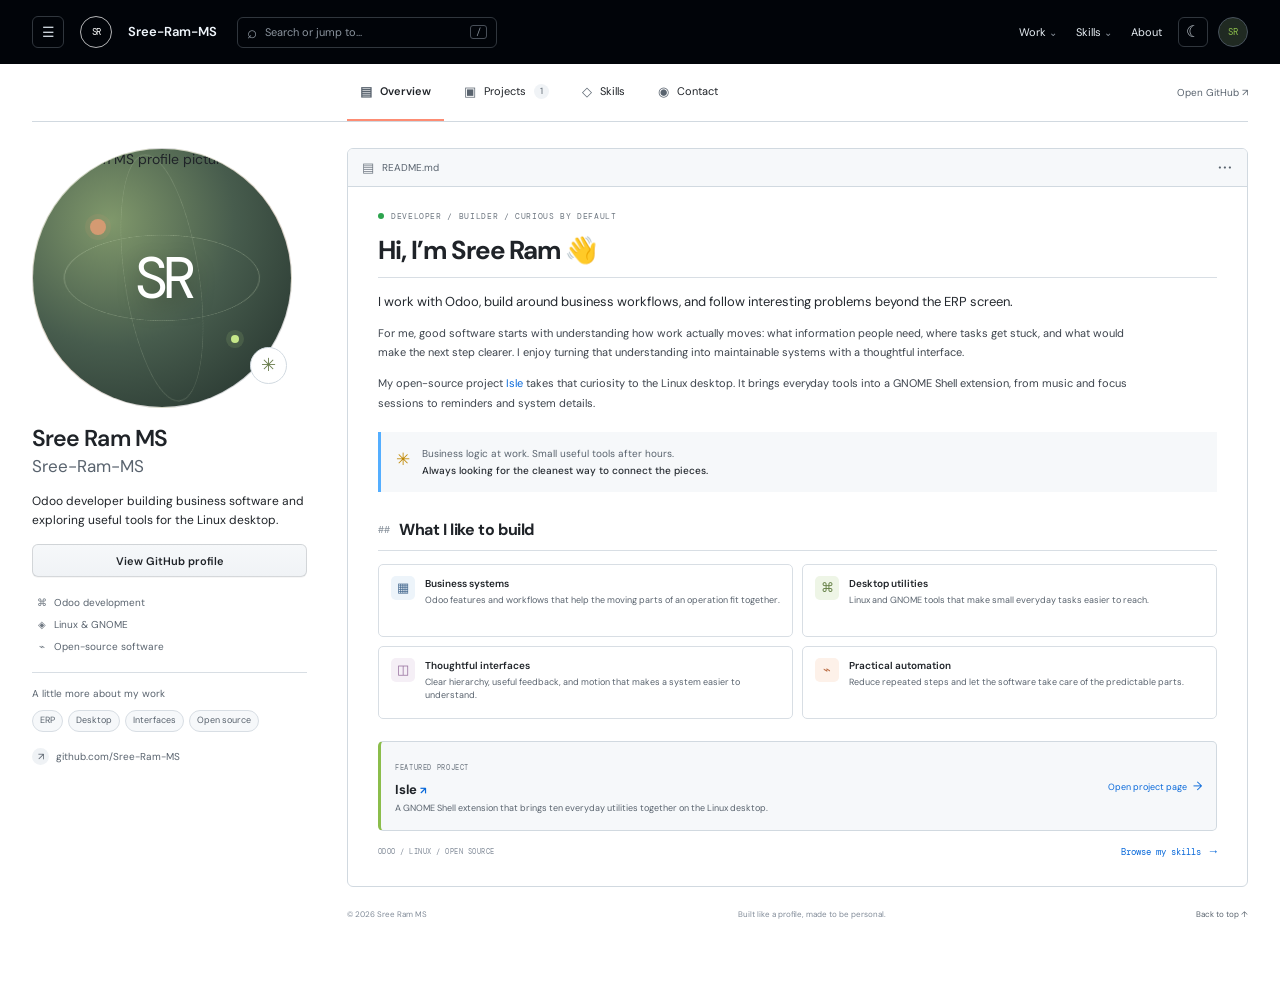
==== commit 458c2dcf: "Revert landing page rebuild, restore original portfolio content and design Co-Authored-By: Claude So" ====
--- a/index.html
+++ b/index.html
@@ -1,171 +1,146 @@
-<!DOCTYPE html>
-<html lang="en">
+<!doctype html>
+<html lang="en" data-theme="light">
 <head>
-<meta charset="utf-8">
-<meta name="viewport" content="width=device-width, initial-scale=1">
-<title>Sree Ram MS | Odoo developer and open source maker</title>
-<meta name="description" content="Odoo developer building business workflows, and the maker of Isle, an open source GNOME Shell extension for the Linux desktop.">
-<meta name="theme-color" content="#000000">
-<link rel="canonical" href="https://sree-ram-ms.github.io/">
-<link rel="icon" href="favicon.svg" type="image/svg+xml">
-<meta property="og:type" content="website">
-<meta property="og:title" content="Sree Ram MS | Odoo developer and open source maker">
-<meta property="og:description" content="Odoo developer building business workflows, and the maker of Isle, an open source GNOME Shell extension for the Linux desktop.">
-<meta property="og:url" content="https://sree-ram-ms.github.io/">
-<meta property="og:image" content="https://sree-ram-ms.github.io/images/og.png">
-<meta property="og:image:alt" content="Sree Ram MS, Odoo developer and maker of Isle">
-<meta name="twitter:card" content="summary_large_image">
-<meta name="twitter:title" content="Sree Ram MS | Odoo developer and open source maker">
-<meta name="twitter:description" content="Odoo developer building business workflows, and the maker of Isle, an open source GNOME Shell extension for the Linux desktop.">
-<meta name="twitter:image" content="https://sree-ram-ms.github.io/images/og.png">
-<link rel="preload" href="fonts/Geist-SemiBold.woff2" as="font" type="font/woff2" crossorigin>
-<link rel="stylesheet" href="styles.css">
-<script>document.documentElement.classList.add("js")</script>
-<script type="application/ld+json">{"@context": "https://schema.org", "@type": "Person", "name": "Sree Ram MS", "jobTitle": "Odoo developer", "url": "https://sree-ram-ms.github.io/", "sameAs": ["https://github.com/Sree-Ram-MS"]}</script>
-<script type="application/ld+json">{"@context": "https://schema.org", "@type": "FAQPage", "mainEntity": [{"@type": "Question", "name": "What do you do?", "acceptedAnswer": {"@type": "Answer", "text": "I am an Odoo developer. I build around business rules, workflows and records so the system fits the way work actually happens."}}, {"@type": "Question", "name": "Which Odoo versions do you work with?", "acceptedAnswer": {"@type": "Answer", "text": "I work across Odoo 15, 16, 18 and 19."}}, {"@type": "Question", "name": "What is Isle?", "acceptedAnswer": {"@type": "Answer", "text": "Isle is an independent GNOME Shell extension inspired by the desktop notch concept. It gathers ten everyday tools in one compact place on the Linux desktop."}}, {"@type": "Question", "name": "What does Isle include?", "acceptedAnswer": {"@type": "Answer", "text": "Music and synced lyrics, focus and water timers, a file and text shelf, tasks, calendar reminders, wallpaper switching, battery status and hardware status."}}, {"@type": "Question", "name": "Is the source code public?", "acceptedAnswer": {"@type": "Answer", "text": "Yes. Isle is a public repository on GitHub, so you can read the code before you try it."}}, {"@type": "Question", "name": "Which technologies do you use?", "acceptedAnswer": {"@type": "Answer", "text": "Odoo and Python for business systems. GJS, JavaScript, CSS and shell scripts for Linux desktop tools. Git throughout."}}, {"@type": "Question", "name": "Where can I see more of your work?", "acceptedAnswer": {"@type": "Answer", "text": "My latest repositories are on GitHub, and I add to them as I publish more work."}}, {"@type": "Question", "name": "How can I get in touch?", "acceptedAnswer": {"@type": "Answer", "text": "The best way is through my GitHub profile. If you are working on an Odoo project, building something for Linux, or want to talk through an idea, say hello there."}}]}</script>
+  <meta charset="utf-8">
+  <meta name="viewport" content="width=device-width, initial-scale=1">
+  <meta name="theme-color" content="#010409">
+  <meta name="description" content="Sree Ram MS — Odoo developer, Linux desktop tinkerer, and software maker.">
+  <title>Sree Ram MS — developer profile</title>
+  <link rel="icon" href="favicon.svg" type="image/svg+xml">
+  <link rel="preconnect" href="https://fonts.googleapis.com">
+  <link rel="preconnect" href="https://fonts.gstatic.com" crossorigin>
+  <link href="https://fonts.googleapis.com/css2?family=DM+Mono:wght@400;500&family=DM+Sans:wght@400;500;600;700&display=swap" rel="stylesheet">
+  <link rel="stylesheet" href="styles.css">
+  <link rel="stylesheet" href="interactions.css">
 </head>
 <body>
-<svg width="0" height="0" style="position:absolute" aria-hidden="true"><defs><symbol id="i-arrow-up-right" viewBox="0 0 256 256"><path d="M200,64V168a8,8,0,0,1-16,0V83.31L69.66,197.66a8,8,0,0,1-11.32-11.32L172.69,72H88a8,8,0,0,1,0-16H192A8,8,0,0,1,200,64Z"/></symbol><symbol id="i-github-logo" viewBox="0 0 256 256"><path d="M208.31,75.68A59.78,59.78,0,0,0,202.93,28,8,8,0,0,0,196,24a59.75,59.75,0,0,0-48,24H124A59.75,59.75,0,0,0,76,24a8,8,0,0,0-6.93,4,59.78,59.78,0,0,0-5.38,47.68A58.14,58.14,0,0,0,56,104v8a56.06,56.06,0,0,0,48.44,55.47A39.8,39.8,0,0,0,96,192v8H72a24,24,0,0,1-24-24A40,40,0,0,0,8,136a8,8,0,0,0,0,16,24,24,0,0,1,24,24,40,40,0,0,0,40,40H96v16a8,8,0,0,0,16,0V192a24,24,0,0,1,48,0v40a8,8,0,0,0,16,0V192a39.8,39.8,0,0,0-8.44-24.53A56.06,56.06,0,0,0,216,112v-8A58.14,58.14,0,0,0,208.31,75.68ZM200,112a40,40,0,0,1-40,40H112a40,40,0,0,1-40-40v-8a41.74,41.74,0,0,1,6.9-22.48A8,8,0,0,0,80,73.83a43.81,43.81,0,0,1,.79-33.58,43.88,43.88,0,0,1,32.32,20.06A8,8,0,0,0,119.82,64h32.35a8,8,0,0,0,6.74-3.69,43.87,43.87,0,0,1,32.32-20.06A43.81,43.81,0,0,1,192,73.83a8.09,8.09,0,0,0,1,7.65A41.72,41.72,0,0,1,200,104Z"/></symbol><symbol id="i-caret-down" viewBox="0 0 256 256"><path d="M213.66,101.66l-80,80a8,8,0,0,1-11.32,0l-80-80A8,8,0,0,1,53.66,90.34L128,164.69l74.34-74.35a8,8,0,0,1,11.32,11.32Z"/></symbol><symbol id="i-check-circle" viewBox="0 0 256 256"><path d="M173.66,98.34a8,8,0,0,1,0,11.32l-56,56a8,8,0,0,1-11.32,0l-24-24a8,8,0,0,1,11.32-11.32L112,148.69l50.34-50.35A8,8,0,0,1,173.66,98.34ZM232,128A104,104,0,1,1,128,24,104.11,104.11,0,0,1,232,128Zm-16,0a88,88,0,1,0-88,88A88.1,88.1,0,0,0,216,128Z"/></symbol><symbol id="i-code" viewBox="0 0 256 256"><path d="M69.12,94.15,28.5,128l40.62,33.85a8,8,0,1,1-10.24,12.29l-48-40a8,8,0,0,1,0-12.29l48-40a8,8,0,0,1,10.24,12.3Zm176,27.7-48-40a8,8,0,1,0-10.24,12.3L227.5,128l-40.62,33.85a8,8,0,1,0,10.24,12.29l48-40a8,8,0,0,0,0-12.29ZM162.73,32.48a8,8,0,0,0-10.25,4.79l-64,176a8,8,0,0,0,4.79,10.26A8.14,8.14,0,0,0,96,224a8,8,0,0,0,7.52-5.27l64-176A8,8,0,0,0,162.73,32.48Z"/></symbol><symbol id="i-briefcase" viewBox="0 0 256 256"><path d="M216,56H176V48a24,24,0,0,0-24-24H104A24,24,0,0,0,80,48v8H40A16,16,0,0,0,24,72V200a16,16,0,0,0,16,16H216a16,16,0,0,0,16-16V72A16,16,0,0,0,216,56ZM96,48a8,8,0,0,1,8-8h48a8,8,0,0,1,8,8v8H96ZM216,72v41.61A184,184,0,0,1,128,136a184.07,184.07,0,0,1-88-22.38V72Zm0,128H40V131.64A200.19,200.19,0,0,0,128,152a200.25,200.25,0,0,0,88-20.37V200ZM104,112a8,8,0,0,1,8-8h32a8,8,0,0,1,0,16H112A8,8,0,0,1,104,112Z"/></symbol><symbol id="i-terminal-window" viewBox="0 0 256 256"><path d="M128,128a8,8,0,0,1-3,6.25l-40,32a8,8,0,1,1-10-12.5L107.19,128,75,102.25a8,8,0,1,1,10-12.5l40,32A8,8,0,0,1,128,128Zm48,24H136a8,8,0,0,0,0,16h40a8,8,0,0,0,0-16Zm56-96V200a16,16,0,0,1-16,16H40a16,16,0,0,1-16-16V56A16,16,0,0,1,40,40H216A16,16,0,0,1,232,56ZM216,200V56H40V200H216Z"/></symbol><symbol id="i-paint-brush" viewBox="0 0 256 256"><path d="M232,32a8,8,0,0,0-8-8c-44.08,0-89.31,49.71-114.43,82.63A60,60,0,0,0,32,164c0,30.88-19.54,44.73-20.47,45.37A8,8,0,0,0,16,224H92a60,60,0,0,0,57.37-77.57C182.3,121.31,232,76.08,232,32ZM92,208H34.63C41.38,198.41,48,183.92,48,164a44,44,0,1,1,44,44Zm32.42-94.45q5.14-6.66,10.09-12.55A76.23,76.23,0,0,1,155,121.49q-5.9,4.94-12.55,10.09A60.54,60.54,0,0,0,124.42,113.55Zm42.7-2.68a92.57,92.57,0,0,0-22-22c31.78-34.53,55.75-45,69.9-47.91C212.17,55.12,201.65,79.09,167.12,110.87Z"/></symbol><symbol id="i-lightning" viewBox="0 0 256 256"><path d="M215.79,118.17a8,8,0,0,0-5-5.66L153.18,90.9l14.66-73.33a8,8,0,0,0-13.69-7l-112,120a8,8,0,0,0,3,13l57.63,21.61L88.16,238.43a8,8,0,0,0,13.69,7l112-120A8,8,0,0,0,215.79,118.17ZM109.37,214l10.47-52.38a8,8,0,0,0-5-9.06L62,132.71l84.62-90.66L136.16,94.43a8,8,0,0,0,5,9.06l52.8,19.8Z"/></symbol><symbol id="i-arrows-clockwise" viewBox="0 0 256 256"><path d="M224,48V96a8,8,0,0,1-8,8H168a8,8,0,0,1,0-16h28.69L182.06,73.37a79.56,79.56,0,0,0-56.13-23.43h-.45A79.52,79.52,0,0,0,69.59,72.71,8,8,0,0,1,58.41,61.27a96,96,0,0,1,135,.79L208,76.69V48a8,8,0,0,1,16,0ZM186.41,183.29a80,80,0,0,1-112.47-.66L59.31,168H88a8,8,0,0,0,0-16H40a8,8,0,0,0-8,8v48a8,8,0,0,0,16,0V179.31l14.63,14.63A95.43,95.43,0,0,0,130,222.06h.53a95.36,95.36,0,0,0,67.07-27.33,8,8,0,0,0-11.18-11.44Z"/></symbol><symbol id="i-swap" viewBox="0 0 256 256"><path d="M224,48V152a16,16,0,0,1-16,16H99.31l10.35,10.34a8,8,0,0,1-11.32,11.32l-24-24a8,8,0,0,1,0-11.32l24-24a8,8,0,0,1,11.32,11.32L99.31,152H208V48H96v8a8,8,0,0,1-16,0V48A16,16,0,0,1,96,32H208A16,16,0,0,1,224,48ZM168,192a8,8,0,0,0-8,8v8H48V104H156.69l-10.35,10.34a8,8,0,0,0,11.32,11.32l24-24a8,8,0,0,0,0-11.32l-24-24a8,8,0,0,0-11.32,11.32L156.69,88H48a16,16,0,0,0-16,16V208a16,16,0,0,0,16,16H160a16,16,0,0,0,16-16v-8A8,8,0,0,0,168,192Z"/></symbol><symbol id="i-question" viewBox="0 0 256 256"><path d="M140,180a12,12,0,1,1-12-12A12,12,0,0,1,140,180ZM128,72c-22.06,0-40,16.15-40,36v4a8,8,0,0,0,16,0v-4c0-11,10.77-20,24-20s24,9,24,20-10.77,20-24,20a8,8,0,0,0-8,8v8a8,8,0,0,0,16,0v-.72c18.24-3.35,32-17.9,32-35.28C168,88.15,150.06,72,128,72Zm104,56A104,104,0,1,1,128,24,104.11,104.11,0,0,1,232,128Zm-16,0a88,88,0,1,0-88,88A88.1,88.1,0,0,0,216,128Z"/></symbol><symbol id="i-music-notes" viewBox="0 0 256 256"><path d="M212.92,17.69a8,8,0,0,0-6.86-1.45l-128,32A8,8,0,0,0,72,56V166.08A36,36,0,1,0,88,196V110.25l112-28v51.83A36,36,0,1,0,216,164V24A8,8,0,0,0,212.92,17.69ZM52,216a20,20,0,1,1,20-20A20,20,0,0,1,52,216ZM88,93.75V62.25l112-28v31.5ZM180,184a20,20,0,1,1,20-20A20,20,0,0,1,180,184Z"/></symbol><symbol id="i-text-align-left" viewBox="0 0 256 256"><path d="M32,64a8,8,0,0,1,8-8H216a8,8,0,0,1,0,16H40A8,8,0,0,1,32,64Zm8,48H168a8,8,0,0,0,0-16H40a8,8,0,0,0,0,16Zm176,24H40a8,8,0,0,0,0,16H216a8,8,0,0,0,0-16Zm-48,40H40a8,8,0,0,0,0,16H168a8,8,0,0,0,0-16Z"/></symbol><symbol id="i-timer" viewBox="0 0 256 256"><path d="M128,40a96,96,0,1,0,96,96A96.11,96.11,0,0,0,128,40Zm0,176a80,80,0,1,1,80-80A80.09,80.09,0,0,1,128,216ZM173.66,90.34a8,8,0,0,1,0,11.32l-40,40a8,8,0,0,1-11.32-11.32l40-40A8,8,0,0,1,173.66,90.34ZM96,16a8,8,0,0,1,8-8h48a8,8,0,0,1,0,16H104A8,8,0,0,1,96,16Z"/></symbol><symbol id="i-drop" viewBox="0 0 256 256"><path d="M174,47.75a254.19,254.19,0,0,0-41.45-38.3,8,8,0,0,0-9.18,0A254.19,254.19,0,0,0,82,47.75C54.51,79.32,40,112.6,40,144a88,88,0,0,0,176,0C216,112.6,201.49,79.32,174,47.75ZM128,216a72.08,72.08,0,0,1-72-72c0-57.23,55.47-105,72-118,16.53,13,72,60.75,72,118A72.08,72.08,0,0,1,128,216Zm55.89-62.66a57.6,57.6,0,0,1-46.56,46.55A8.75,8.75,0,0,1,136,200a8,8,0,0,1-1.32-15.89c16.57-2.79,30.63-16.85,33.44-33.45a8,8,0,0,1,15.78,2.68Z"/></symbol><symbol id="i-tray" viewBox="0 0 256 256"><path d="M208,32H48A16,16,0,0,0,32,48V208a16,16,0,0,0,16,16H208a16,16,0,0,0,16-16V48A16,16,0,0,0,208,32Zm0,16V152h-28.7A15.86,15.86,0,0,0,168,156.69L148.69,176H107.31L88,156.69A15.86,15.86,0,0,0,76.69,152H48V48Zm0,160H48V168H76.69L96,187.31A15.86,15.86,0,0,0,107.31,192h41.38A15.86,15.86,0,0,0,160,187.31L179.31,168H208v40Z"/></symbol><symbol id="i-check-square" viewBox="0 0 256 256"><path d="M173.66,98.34a8,8,0,0,1,0,11.32l-56,56a8,8,0,0,1-11.32,0l-24-24a8,8,0,0,1,11.32-11.32L112,148.69l50.34-50.35A8,8,0,0,1,173.66,98.34ZM224,48V208a16,16,0,0,1-16,16H48a16,16,0,0,1-16-16V48A16,16,0,0,1,48,32H208A16,16,0,0,1,224,48ZM208,208V48H48V208H208Z"/></symbol><symbol id="i-calendar-blank" viewBox="0 0 256 256"><path d="M208,32H184V24a8,8,0,0,0-16,0v8H88V24a8,8,0,0,0-16,0v8H48A16,16,0,0,0,32,48V208a16,16,0,0,0,16,16H208a16,16,0,0,0,16-16V48A16,16,0,0,0,208,32ZM72,48v8a8,8,0,0,0,16,0V48h80v8a8,8,0,0,0,16,0V48h24V80H48V48ZM208,208H48V96H208V208Z"/></symbol><symbol id="i-image" viewBox="0 0 256 256"><path d="M216,40H40A16,16,0,0,0,24,56V200a16,16,0,0,0,16,16H216a16,16,0,0,0,16-16V56A16,16,0,0,0,216,40Zm0,16V158.75l-26.07-26.06a16,16,0,0,0-22.63,0l-20,20-44-44a16,16,0,0,0-22.62,0L40,149.37V56ZM40,172l52-52,80,80H40Zm176,28H194.63l-36-36,20-20L216,181.38V200ZM144,100a12,12,0,1,1,12,12A12,12,0,0,1,144,100Z"/></symbol><symbol id="i-battery-charging" viewBox="0 0 256 256"><path d="M200,56H32A24,24,0,0,0,8,80v96a24,24,0,0,0,24,24H200a24,24,0,0,0,24-24V80A24,24,0,0,0,200,56Zm8,120a8,8,0,0,1-8,8H32a8,8,0,0,1-8-8V80a8,8,0,0,1,8-8H200a8,8,0,0,1,8,8Zm48-80v64a8,8,0,0,1-16,0V96a8,8,0,0,1,16,0ZM138.81,123.79a8,8,0,0,1,.35,7.79l-16,32a8,8,0,0,1-14.32-7.16L119.06,136H100a8,8,0,0,1-7.16-11.58l16-32a8,8,0,1,1,14.32,7.16L112.94,120H132A8,8,0,0,1,138.81,123.79Z"/></symbol><symbol id="i-cpu" viewBox="0 0 256 256"><path d="M152,96H104a8,8,0,0,0-8,8v48a8,8,0,0,0,8,8h48a8,8,0,0,0,8-8V104A8,8,0,0,0,152,96Zm-8,48H112V112h32Zm88,0H216V112h16a8,8,0,0,0,0-16H216V56a16,16,0,0,0-16-16H160V24a8,8,0,0,0-16,0V40H112V24a8,8,0,0,0-16,0V40H56A16,16,0,0,0,40,56V96H24a8,8,0,0,0,0,16H40v32H24a8,8,0,0,0,0,16H40v40a16,16,0,0,0,16,16H96v16a8,8,0,0,0,16,0V216h32v16a8,8,0,0,0,16,0V216h40a16,16,0,0,0,16-16V160h16a8,8,0,0,0,0-16Zm-32,56H56V56H200v95.87s0,.09,0,.13,0,.09,0,.13V200Z"/></symbol></defs></svg>
-<a class="skip-link body-5" href="#main">Skip to content</a>
-<header>
-<nav class="nav" aria-label="Main">
-<a class="nav-brand title-3" href="index.html">Sree Ram MS</a>
-<ul class="nav-links">
-<li><a class="nav-link body-5" href="#work">Isle</a></li>
-<li><a class="nav-link body-5" href="#how">How I work</a></li>
-<li><a class="nav-link body-5" href="#skills">Skills</a></li>
-<li><a class="nav-link body-5" href="#faq">FAQ</a></li>
-</ul>
-<a class="btn btn-primary button-sm nav-cta" href="https://github.com/Sree-Ram-MS/Isle-Dynamic-Island-Extension" rel="noopener">Explore Isle on GitHub</a>
-<button class="menu-toggle" type="button" aria-expanded="false" aria-controls="menu-panel" aria-label="Open menu"><span></span><span></span></button>
-</nav>
-<div class="menu-panel" id="menu-panel">
-<a class="menu-item heading-4" href="#work">Isle</a>
-<a class="menu-item heading-4" href="#how">How I work</a>
-<a class="menu-item heading-4" href="#skills">Skills</a>
-<a class="menu-item heading-4" href="#faq">FAQ</a>
-<a class="menu-item btn btn-primary button-md" href="https://github.com/Sree-Ram-MS/Isle-Dynamic-Island-Extension" rel="noopener">Explore Isle on GitHub<svg class="icon sm" aria-hidden="true"><use href="#i-arrow-up-right"/></svg></a>
-</div>
-</header>
-<main id="main">
+  <a class="skip-link" href="#content">Skip to content</a>
+  <header class="github-header">
+    <a class="menu-button" href="#profile-nav" aria-label="Jump to profile navigation">☰</a>
+    <a class="github-mark" href="#top" aria-label="Sree Ram MS home"><span>SR</span></a>
+    <a class="header-account" href="#top">Sree-Ram-MS</a>
+    <div class="header-search"><span class="search-symbol">⌕</span><span>Search or jump to...</span><kbd>/</kbd></div>
+    <nav class="header-links" aria-label="Site navigation">
+      <a href="#projects" data-page="projects">Work <span>⌄</span></a>
+      <a href="#skills" data-page="skills">Skills <span>⌄</span></a>
+      <a href="#overview" data-page="overview">About</a>
+    </nav>
+    <div class="header-actions">
+      <button class="theme-toggle" type="button" aria-label="Switch to dark mode" aria-pressed="false" title="Switch to dark mode"><span class="theme-icon" aria-hidden="true">☾</span></button>
+      <a class="header-avatar" href="https://github.com/Sree-Ram-MS" target="_blank" rel="noreferrer" aria-label="Open GitHub profile">SR</a>
+    </div>
+  </header>
 
-<section class="hero" aria-labelledby="hero-title">
-<div class="container hero-grid">
-<div class="hero-copy">
-<p class="eyebrow caption-1">Sree Ram MS, Odoo developer and open source maker</p>
-<h1 id="hero-title" class="hero-title heading-1"><span>Business software</span> <span>built around how</span> <span>work really moves</span></h1>
-<p class="hero-sub body-3">I build around business workflows in Odoo, and make Isle, an open source GNOME Shell extension for the Linux desktop.</p>
-<a class="btn btn-primary button-md" href="https://github.com/Sree-Ram-MS/Isle-Dynamic-Island-Extension" rel="noopener">Explore Isle on GitHub<svg class="icon sm" aria-hidden="true"><use href="#i-arrow-up-right"/></svg></a>
-<ul class="proof caption-1">
-<li><svg class="icon sm" aria-hidden="true"><use href="#i-check-circle"/></svg>Odoo developer</li>
-<li><svg class="icon sm" aria-hidden="true"><use href="#i-check-circle"/></svg>Ten utilities in one extension</li>
-<li><svg class="icon sm" aria-hidden="true"><use href="#i-check-circle"/></svg>Source code is public</li>
-</ul>
-</div>
-<figure class="isle">
-<div class="isle-frame"><div class="isle-screen">
-<div class="notch">
-<div class="notch-row"><svg class="icon " aria-hidden="true"><use href="#i-music-notes"/></svg><div class="grow"><p class="body-5">Now playing</p><p class="caption-5 muted">Music and lyrics</p></div></div>
-<div class="notch-row"><svg class="icon " aria-hidden="true"><use href="#i-timer"/></svg><p class="body-5">Focus session</p><p class="body-5 time">18:42</p></div>
-<div class="bar"><i></i></div>
-</div>
-<div class="dock" aria-hidden="true"><svg class="icon " aria-hidden="true"><use href="#i-music-notes"/></svg><svg class="icon " aria-hidden="true"><use href="#i-text-align-left"/></svg><svg class="icon " aria-hidden="true"><use href="#i-timer"/></svg><svg class="icon " aria-hidden="true"><use href="#i-drop"/></svg><svg class="icon " aria-hidden="true"><use href="#i-tray"/></svg><svg class="icon " aria-hidden="true"><use href="#i-check-square"/></svg><svg class="icon " aria-hidden="true"><use href="#i-calendar-blank"/></svg><svg class="icon " aria-hidden="true"><use href="#i-image"/></svg><svg class="icon " aria-hidden="true"><use href="#i-battery-charging"/></svg><svg class="icon " aria-hidden="true"><use href="#i-cpu"/></svg></div>
-</div></div>
-<figcaption class="isle-caption caption-5">Illustration of the Isle notch, not a screenshot.</figcaption>
-</figure>
-</div>
-</section>
+  <main id="top" class="page-shell">
+    <div class="profile-tabs" id="profile-nav" role="tablist" aria-label="Portfolio pages">
+      <div class="mobile-profile-name"><span class="mini-avatar">SR</span><b>Sree-Ram-MS</b></div>
+      <button class="profile-tab active" type="button" role="tab" id="tab-overview" aria-selected="true" aria-controls="panel-overview" data-page="overview"><span class="tab-icon">▤</span> Overview</button>
+      <button class="profile-tab" type="button" role="tab" id="tab-projects" aria-selected="false" aria-controls="panel-projects" data-page="projects"><span class="tab-icon">▣</span> Projects <span class="tab-count">1</span></button>
+      <button class="profile-tab" type="button" role="tab" id="tab-skills" aria-selected="false" aria-controls="panel-skills" data-page="skills"><span class="tab-icon">◇</span> Skills</button>
+      <button class="profile-tab" type="button" role="tab" id="tab-contact" aria-selected="false" aria-controls="panel-contact" data-page="contact"><span class="tab-icon">◉</span> Contact</button>
+      <a class="external-profile" href="https://github.com/Sree-Ram-MS" target="_blank" rel="noreferrer">Open GitHub ↗</a>
+    </div>
 
-<section class="section" aria-labelledby="problem-title">
-<div class="container problem">
-<div class="reveal"><h2 id="problem-title" class="heading-3">Good software starts with how work moves.</h2></div>
-<div class="problem-list">
-<article class="card reveal"><svg class="icon " aria-hidden="true"><use href="#i-arrows-clockwise"/></svg><h3 class="title-1">Repeated tasks</h3><p class="body-6">The same steps done by hand, again and again.</p></article><article class="card reveal"><svg class="icon " aria-hidden="true"><use href="#i-swap"/></svg><h3 class="title-1">Unclear handoffs</h3><p class="body-6">Work that stalls between one person and the next.</p></article><article class="card reveal"><svg class="icon " aria-hidden="true"><use href="#i-question"/></svg><h3 class="title-1">Missing context</h3><p class="body-6">People who lack the information they need for the next step.</p></article>
-<p class="body-3 muted reveal">I turn what I learn about the work into maintainable systems, with an interface that makes the next step clearer.</p>
-</div>
-</div>
-</section>
+    <div class="profile-layout" id="content">
+      <aside class="profile-sidebar" aria-label="Profile details">
+        <div class="avatar-wrap">
+          <div class="avatar-art" aria-hidden="true"><span>SR</span><i></i><b></b></div>
+          <img class="profile-avatar-image" src="https://github.com/Sree-Ram-MS.png?size=480" alt="Sree Ram MS profile picture">
+          <span class="status-emoji" title="Building something useful">✳</span>
+        </div>
+        <h1>Sree Ram MS</h1>
+        <p class="username">Sree-Ram-MS</p>
+        <p class="profile-bio">Odoo developer building business software and exploring useful tools for the Linux desktop.</p>
+        <a class="follow-button" href="https://github.com/Sree-Ram-MS" target="_blank" rel="noreferrer">View GitHub profile</a>
+        <div class="sidebar-links">
+          <p><span>⌘</span> Odoo development</p>
+          <p><span>◈</span> Linux &amp; GNOME</p>
+          <p><span>⌁</span> Open-source software</p>
+        </div>
+        <div class="profile-divider"></div>
+        <p class="sidebar-caption">A little more about my work</p>
+        <div class="sidebar-tags"><span>ERP</span><span>Desktop</span><span>Interfaces</span><span>Open source</span></div>
+        <a class="sidebar-github" href="https://github.com/Sree-Ram-MS" target="_blank" rel="noreferrer"><span class="gh-mini">↗</span> github.com/Sree-Ram-MS</a>
+      </aside>
 
-<section class="tagline" aria-label="Approach">
-<div class="container">
-<p class="tagline-text heading-3" data-tagline>Business logic at work. Small useful tools after hours. Always looking for the cleanest way to connect the pieces.</p>
-</div>
-</section>
+      <div class="profile-main">
+        <div class="page-transition-stage" aria-live="polite">
+          <section class="view-panel is-active" id="panel-overview" role="tabpanel" aria-labelledby="tab-overview" data-view-panel="overview">
+            <section class="readme-panel">
+              <div class="readme-title"><span class="readme-book">▤</span><span>README.md</span><span class="readme-dots">···</span></div>
+              <div class="readme-content">
+                <div class="readme-kicker"><span class="kicker-dot"></span> DEVELOPER / BUILDER / CURIOUS BY DEFAULT</div>
+                <h2>Hi, I’m Sree Ram <span class="wave">👋</span></h2>
+                <p class="readme-lead">I work with Odoo, build around business workflows, and follow interesting problems beyond the ERP screen.</p>
+                <p>For me, good software starts with understanding how work actually moves: what information people need, where tasks get stuck, and what would make the next step clearer. I enjoy turning that understanding into maintainable systems with a thoughtful interface.</p>
+                <p>My open-source project <a href="https://github.com/Sree-Ram-MS/Isle-Dynamic-Island-Extension" target="_blank" rel="noreferrer">Isle</a> takes that curiosity to the Linux desktop. It brings everyday tools into a GNOME Shell extension, from music and focus sessions to reminders and system details.</p>
+                <div class="readme-callout"><span class="callout-mark">✳</span><span>Business logic at work. Small useful tools after hours.<br><b>Always looking for the cleanest way to connect the pieces.</b></span></div>
+                <div class="readme-subhead"><span class="markdown-mark">##</span><h3>What I like to build</h3></div>
+                <div class="interest-grid">
+                  <article><span class="interest-icon">▦</span><div><h4>Business systems</h4><p>Odoo features and workflows that help the moving parts of an operation fit together.</p></div></article>
+                  <article><span class="interest-icon">⌘</span><div><h4>Desktop utilities</h4><p>Linux and GNOME tools that make small everyday tasks easier to reach.</p></div></article>
+                  <article><span class="interest-icon">◫</span><div><h4>Thoughtful interfaces</h4><p>Clear hierarchy, useful feedback, and motion that makes a system easier to understand.</p></div></article>
+                  <article><span class="interest-icon">⌁</span><div><h4>Practical automation</h4><p>Reduce repeated steps and let the software take care of the predictable parts.</p></div></article>
+                </div>
+                <div class="overview-project">
+                  <div><span class="overview-project-label">FEATURED PROJECT</span><h3>Isle <span>↗</span></h3><p>A GNOME Shell extension that brings ten everyday utilities together on the Linux desktop.</p></div>
+                  <button type="button" class="inline-page-link" data-page="projects">Open project page <span>→</span></button>
+                </div>
+                <div class="overview-bottom"><span>ODOO / LINUX / OPEN SOURCE</span><button type="button" class="inline-page-link" data-page="skills">Browse my skills <span>→</span></button></div>
+              </div>
+            </section>
+          </section>
 
-<section class="section" id="build" aria-labelledby="build-title">
-<div class="container">
-<div class="section-head reveal"><p class="eyebrow caption-1">What I like to build</p><h2 id="build-title" class="heading-2">Systems, tools and the details between them</h2></div>
-<div class="grid grid-4"><article class="card reveal"><svg class="icon " aria-hidden="true"><use href="#i-briefcase"/></svg><h3 class="title-1">Business systems</h3><p class="body-6">Odoo features and workflows that help the moving parts of an operation fit together.</p></article><article class="card reveal"><svg class="icon " aria-hidden="true"><use href="#i-terminal-window"/></svg><h3 class="title-1">Desktop utilities</h3><p class="body-6">Linux and GNOME tools that make small everyday tasks easier to reach.</p></article><article class="card reveal"><svg class="icon " aria-hidden="true"><use href="#i-paint-brush"/></svg><h3 class="title-1">Thoughtful interfaces</h3><p class="body-6">Clear hierarchy, useful feedback, and motion that makes a system easier to understand.</p></article><article class="card reveal"><svg class="icon " aria-hidden="true"><use href="#i-lightning"/></svg><h3 class="title-1">Practical automation</h3><p class="body-6">Fewer repeated steps, with the software taking care of the predictable parts.</p></article></div>
-</div>
-</section>
+          <section class="view-panel" id="panel-projects" role="tabpanel" aria-labelledby="tab-projects" data-view-panel="projects" aria-hidden="true">
+            <div class="view-heading"><div><p class="view-eyebrow">PROJECTS / OPEN SOURCE</p><h2>Things I’ve built.</h2></div><span class="view-index">01 FEATURED PROJECT</span></div>
+            <article class="project-page-card">
+              <div class="project-page-top"><span class="repo-icon isle-icon">i</span><div><a href="https://github.com/Sree-Ram-MS/Isle-Dynamic-Island-Extension" target="_blank" rel="noreferrer">Isle-Dynamic-Island-Extension</a><small>Public repository · GNOME Shell · Linux</small></div><span class="public-badge">OPEN SOURCE</span></div>
+              <div class="project-page-art" aria-label="Animated three-dimensional preview of Isle">
+                <div class="project-art-grid"></div><div class="project-art-glow"></div>
+                <div class="project-device" data-tilt>
+                  <div class="device-title"><span>ISLE / DAILY SPACE</span><span>09:41</span></div>
+                  <div class="device-landscape"><div class="device-sun"></div><div class="device-hill hill-back"></div><div class="device-hill hill-front"></div>
+                    <div class="device-notch"><div class="device-notch-head"><span>◉ ISLE</span><span>MONDAY · 09:41</span></div><div class="device-music"><span class="device-cover">☼</span><span><b>Soft Focus</b><small>Music · Focus · Daily tools</small></span><i>Ⅱ</i></div><div class="device-focus"><span>FOCUS SESSION</span><b>18:42</b></div><div class="device-progress"><i></i></div></div>
+                    <div class="device-dock"><i>◈</i><i>▦</i><i>◉</i><i>⌁</i><i>＋</i></div>
+                  </div>
+                </div>
+                <span class="project-art-tag art-tag-left">GJS / GNOME SHELL</span><span class="project-art-tag art-tag-right">10 FOCUSED PAGES</span>
+              </div>
+              <div class="project-page-body">
+                <div class="project-summary"><span class="markdown-mark">###</span><div><h3>A little notch. A lot going on.</h3><p>Isle is an independent GNOME Shell extension inspired by the desktop notch concept. It gathers useful daily tools in one compact place, keeping the interface close at hand without turning the desktop into another dashboard.</p></div></div>
+                <div class="project-details-grid">
+                  <div><h4>What it brings together</h4><p>Music and synced lyrics, focus and water timers, a file and text shelf, to-dos, calendar reminders, wallpaper switching, battery and hardware status.</p></div>
+                  <div><h4>How it is organized</h4><p>Focused pages sit on top of shared JavaScript services for playback, timers, storage, and system state. Styling and settings live alongside the GNOME Shell extension code.</p></div>
+                </div>
+                <div class="project-page-footer"><div class="repo-meta"><span><i class="language-dot js-language"></i> JavaScript</span><span>CSS</span><span>Shell</span></div><a class="repo-action" href="https://github.com/Sree-Ram-MS/Isle-Dynamic-Island-Extension" target="_blank" rel="noreferrer">Explore the source code ↗</a></div>
+              </div>
+            </article>
+            <div class="project-pages-list"><div class="pages-list-head"><span>THE TEN ISLE SPACES</span><span>ONE DESKTOP EXTENSION</span></div><div class="pages-list-grid"><span><i>01</i> Music</span><span><i>02</i> Lyrics</span><span><i>03</i> Focus</span><span><i>04</i> Water</span><span><i>05</i> Shelf</span><span><i>06</i> To-dos</span><span><i>07</i> Calendar</span><span><i>08</i> Wallpapers</span><span><i>09</i> Power</span><span><i>10</i> Hardware</span></div></div>
+            <div class="project-next-note"><span>MORE PROJECTS</span><p>I’m adding to this page as I publish more work. For now, you can explore my latest repositories on GitHub.</p><a href="https://github.com/Sree-Ram-MS?tab=repositories" target="_blank" rel="noreferrer">Browse all repositories ↗</a></div>
+          </section>
 
-<section class="section" id="work" aria-labelledby="work-title">
-<div class="container">
-<div class="section-head reveal"><p class="eyebrow caption-1">Featured project</p><h2 id="work-title" class="heading-2">Isle: a little notch, a lot going on</h2></div>
-<div class="feature reveal">
-<div class="feature-col">
-<h3 class="title-1">An open source GNOME Shell extension</h3>
-<p class="body-3">Isle is an independent extension inspired by the desktop notch concept. It gathers useful daily tools in one compact place, keeping the interface close at hand without turning the desktop into another dashboard.</p>
-<div class="actions">
-<a class="btn btn-primary button-md" href="https://github.com/Sree-Ram-MS/Isle-Dynamic-Island-Extension" rel="noopener">Explore the source code<svg class="icon sm" aria-hidden="true"><use href="#i-arrow-up-right"/></svg></a>
-<a class="btn btn-ghost button-md" href="https://github.com/Sree-Ram-MS?tab=repositories" rel="noopener">Browse all repositories</a>
-</div>
-</div>
-<div class="feature-col">
-<h3 class="title-1">What it brings together</h3>
-<p class="body-3">Music and synced lyrics, focus and water timers, a file and text shelf, tasks, calendar reminders, wallpaper switching, battery and hardware status.</p>
-<h3 class="title-1">How it is organized</h3>
-<p class="body-3">Focused pages sit on top of shared JavaScript services for playback, timers, storage and system state. Styling and settings live alongside the extension code.</p>
-<p class="body-5 tags">Built with JavaScript, CSS and shell</p>
-</div>
-</div>
-<ul class="spaces reveal" aria-label="The ten Isle spaces">
-<li class="space"><svg class="icon " aria-hidden="true"><use href="#i-music-notes"/></svg><span class="body-5">Music</span></li><li class="space"><svg class="icon " aria-hidden="true"><use href="#i-text-align-left"/></svg><span class="body-5">Lyrics</span></li><li class="space"><svg class="icon " aria-hidden="true"><use href="#i-timer"/></svg><span class="body-5">Focus</span></li><li class="space"><svg class="icon " aria-hidden="true"><use href="#i-drop"/></svg><span class="body-5">Water</span></li><li class="space"><svg class="icon " aria-hidden="true"><use href="#i-tray"/></svg><span class="body-5">Shelf</span></li><li class="space"><svg class="icon " aria-hidden="true"><use href="#i-check-square"/></svg><span class="body-5">Tasks</span></li><li class="space"><svg class="icon " aria-hidden="true"><use href="#i-calendar-blank"/></svg><span class="body-5">Calendar</span></li><li class="space"><svg class="icon " aria-hidden="true"><use href="#i-image"/></svg><span class="body-5">Wallpapers</span></li><li class="space"><svg class="icon " aria-hidden="true"><use href="#i-battery-charging"/></svg><span class="body-5">Power</span></li><li class="space"><svg class="icon " aria-hidden="true"><use href="#i-cpu"/></svg><span class="body-5">Hardware</span></li>
-</ul>
-</div>
-</section>
+          <section class="view-panel" id="panel-skills" role="tabpanel" aria-labelledby="tab-skills" data-view-panel="skills" aria-hidden="true">
+            <div class="view-heading"><div><p class="view-eyebrow">SKILLS / TOOLS / PRACTICE</p><h2>My toolbox.</h2></div><span class="view-index">BUILT AROUND THE WORK</span></div>
+            <section class="skills-intro-card"><span class="skills-spark">✳</span><div><h3>Close to the system. Close to the people.</h3><p>My work spans Odoo business applications and the Linux desktop environment around them. The tools matter because of what they help people do.</p></div></section>
+            <div class="skill-groups">
+              <article class="skill-group"><div class="skill-group-icon odoo-icon">O</div><div class="skill-group-copy"><span>01 / BUSINESS SYSTEMS</span><h3>Odoo development</h3><p>Business rules, workflows, records, and connected operations. I focus on making the system fit the way work actually happens.</p><div class="skill-tags"><span>Odoo</span><span>Python</span><span>ERP</span><span>Workflow logic</span></div></div><div class="skill-dimension odoo-dimension" aria-hidden="true"><i></i><b></b><span>MODEL</span><span>FLOW</span><span>VIEW</span></div></article>
+              <article class="skill-group"><div class="skill-group-icon gnome-icon">G</div><div class="skill-group-copy"><span>02 / DESKTOP DEVELOPMENT</span><h3>Linux &amp; GNOME</h3><p>Extensions and utilities that work with the desktop. Isle is my open-source project in this space.</p><div class="skill-tags"><span>GNOME Shell</span><span>GJS</span><span>JavaScript</span><span>Linux</span></div></div><div class="skill-dimension terminal-dimension" aria-hidden="true"><div><i></i><i></i><i></i></div><span>$ gnome-extension</span><b>running ▋</b></div></article>
+              <article class="skill-group"><div class="skill-group-icon css-icon">#</div><div class="skill-group-copy"><span>03 / INTERFACE &amp; TOOLING</span><h3>Craft around the code</h3><p>Visual feedback, clear hierarchy, CSS, shell scripts, Git, and the small finishing touches that make software feel coherent.</p><div class="skill-tags"><span>CSS</span><span>Shell</span><span>Git</span><span>Interaction detail</span></div></div><div class="skill-dimension orbit-dimension" aria-hidden="true"><span>DETAIL</span><i></i><b></b></div></article>
+            </div>
+            <section class="skills-approach"><div class="section-heading"><h2><span class="section-icon">⌁</span> How I approach a build</h2><span class="muted-heading">THREE THINGS I KEEP IN MIND</span></div><div class="approach-steps"><article><span>01</span><h3>Understand the workflow</h3><p>Find the repeated task, unclear handoff, or missing context behind the request.</p></article><article><span>02</span><h3>Keep logic maintainable</h3><p>Make the business rules clear and predictable as the system grows.</p></article><article><span>03</span><h3>Polish the experience</h3><p>Use names, feedback, and interaction details to help people trust the tool.</p></article></div></section>
+            <div class="skills-note"><span>ALWAYS LEARNING</span><p>Tools serve the problem. I stay curious about better ways to connect systems and make the everyday feel simpler.</p></div>
+          </section>
 
-<section class="section" id="how" aria-labelledby="how-title">
-<div class="container">
-<div class="section-head reveal"><p class="eyebrow caption-1">How I work</p><h2 id="how-title" class="heading-2">How I approach a build, in three steps</h2></div>
-<ol class="grid grid-3 steps">
-<li class="card step reveal"><span class="step-num heading-5">01</span><h3 class="title-1">Understand the workflow</h3><p class="body-6">Find the repeated task, unclear handoff, or missing context behind the request.</p></li><li class="card step reveal"><span class="step-num heading-5">02</span><h3 class="title-1">Keep logic maintainable</h3><p class="body-6">Make the business rules clear and predictable as the system grows.</p></li><li class="card step reveal"><span class="step-num heading-5">03</span><h3 class="title-1">Polish the experience</h3><p class="body-6">Use names, feedback, and interaction details to help people trust the tool.</p></li>
-</ol>
-</div>
-</section>
-
-<section class="section" id="skills" aria-labelledby="skills-title">
-<div class="container">
-<div class="section-head reveal"><p class="eyebrow caption-1">Skills</p><h2 id="skills-title" class="heading-2">Close to the system, close to the people</h2><p class="body-3 muted">My work spans Odoo business applications and the Linux desktop around them. The tools matter because of what they help people do.</p></div>
-<div class="grid grid-3">
-<article class="card reveal"><svg class="icon " aria-hidden="true"><use href="#i-briefcase"/></svg><h3 class="title-1">Odoo development</h3><p class="body-6">Business rules, workflows, records, and connected operations, built to fit the way work actually happens.</p><p class="body-5 tags">Odoo, Python, ERP, workflow logic</p></article><article class="card reveal"><svg class="icon " aria-hidden="true"><use href="#i-terminal-window"/></svg><h3 class="title-1">Linux and GNOME</h3><p class="body-6">Extensions and utilities that work with the desktop. Isle is my open source project in this space.</p><p class="body-5 tags">GNOME Shell, GJS, JavaScript, Linux</p></article><article class="card reveal"><svg class="icon " aria-hidden="true"><use href="#i-code"/></svg><h3 class="title-1">Craft around the code</h3><p class="body-6">Visual feedback, clear hierarchy, and the small finishing touches that make software feel coherent.</p><p class="body-5 tags">CSS, shell, Git, interaction detail</p></article>
-</div>
-</div>
-</section>
-
-<section class="section" id="faq" aria-labelledby="faq-title">
-<div class="container">
-<div class="section-head reveal"><p class="eyebrow caption-1">Questions</p><h2 id="faq-title" class="heading-2">Frequently asked questions</h2></div>
-<div class="faq"><details class="reveal"><summary class="title-3"><span>What do you do?</span><svg class="icon " aria-hidden="true"><use href="#i-caret-down"/></svg></summary><p class="answer body-3">I am an Odoo developer. I build around business rules, workflows and records so the system fits the way work actually happens.</p></details><details class="reveal"><summary class="title-3"><span>Which Odoo versions do you work with?</span><svg class="icon " aria-hidden="true"><use href="#i-caret-down"/></svg></summary><p class="answer body-3">I work across Odoo 15, 16, 18 and 19.</p></details><details class="reveal"><summary class="title-3"><span>What is Isle?</span><svg class="icon " aria-hidden="true"><use href="#i-caret-down"/></svg></summary><p class="answer body-3">Isle is an independent GNOME Shell extension inspired by the desktop notch concept. It gathers ten everyday tools in one compact place on the Linux desktop.</p></details><details class="reveal"><summary class="title-3"><span>What does Isle include?</span><svg class="icon " aria-hidden="true"><use href="#i-caret-down"/></svg></summary><p class="answer body-3">Music and synced lyrics, focus and water timers, a file and text shelf, tasks, calendar reminders, wallpaper switching, battery status and hardware status.</p></details><details class="reveal"><summary class="title-3"><span>Is the source code public?</span><svg class="icon " aria-hidden="true"><use href="#i-caret-down"/></svg></summary><p class="answer body-3">Yes. Isle is a public repository on GitHub, so you can read the code before you try it.</p></details><details class="reveal"><summary class="title-3"><span>Which technologies do you use?</span><svg class="icon " aria-hidden="true"><use href="#i-caret-down"/></svg></summary><p class="answer body-3">Odoo and Python for business systems. GJS, JavaScript, CSS and shell scripts for Linux desktop tools. Git throughout.</p></details><details class="reveal"><summary class="title-3"><span>Where can I see more of your work?</span><svg class="icon " aria-hidden="true"><use href="#i-caret-down"/></svg></summary><p class="answer body-3">My latest repositories are on GitHub, and I add to them as I publish more work.</p></details><details class="reveal"><summary class="title-3"><span>How can I get in touch?</span><svg class="icon " aria-hidden="true"><use href="#i-caret-down"/></svg></summary><p class="answer body-3">The best way is through my GitHub profile. If you are working on an Odoo project, building something for Linux, or want to talk through an idea, say hello there.</p></details></div>
-</div>
-</section>
-
-<section class="section" id="contact" aria-labelledby="contact-title">
-<div class="container">
-<div class="final reveal">
-<h2 id="contact-title" class="heading-2">Have a good problem to solve?</h2>
-<p class="body-3">If you are working on an Odoo project, building something for Linux, or want to talk through an idea, start with the code. The source is public, so you can read it before you try it.</p>
-<a class="btn btn-primary button-md" href="https://github.com/Sree-Ram-MS/Isle-Dynamic-Island-Extension" rel="noopener">Explore Isle on GitHub<svg class="icon sm" aria-hidden="true"><use href="#i-arrow-up-right"/></svg></a>
-</div>
-</div>
-</section>
-
-</main>
-<footer class="footer"><div class="container footer-row">
-<p class="caption-1">&copy; 2026 Sree Ram MS</p>
-<div class="footer-links caption-1"><a href="privacy.html">Privacy policy</a><a href="terms.html">Terms</a><a href="https://github.com/Sree-Ram-MS" rel="noopener">GitHub</a></div>
-<div class="social"><a href="https://github.com/Sree-Ram-MS" aria-label="GitHub profile" rel="noopener"><svg class="icon " aria-hidden="true"><use href="#i-github-logo"/></svg></a></div>
-</div></footer>
-<script src="script.js" defer></script>
+          <section class="view-panel" id="panel-contact" role="tabpanel" aria-labelledby="tab-contact" data-view-panel="contact" aria-hidden="true">
+            <div class="view-heading"><div><p class="view-eyebrow">CONTACT / OPEN DOOR</p><h2>Let’s connect.</h2></div><span class="view-index">SAY HELLO</span></div>
+            <section class="contact-page-card"><div class="contact-orbit" aria-hidden="true"><span>SR</span><i></i></div><div class="contact-page-copy"><p class="readme-lead">Have a good problem to solve?</p><p>If you’re working on an Odoo project, building something for Linux, or want to talk through an idea, you can find me on GitHub.</p><a class="contact-button" href="https://github.com/Sree-Ram-MS" target="_blank" rel="noreferrer">Open GitHub profile <span>↗</span></a></div></section>
+            <section class="contact-links"><h3>Elsewhere</h3><a href="https://github.com/Sree-Ram-MS" target="_blank" rel="noreferrer"><span>GitHub</span><b>@Sree-Ram-MS</b><i>↗</i></a><a href="https://github.com/Sree-Ram-MS/Isle-Dynamic-Island-Extension" target="_blank" rel="noreferrer"><span>Open-source project</span><b>Isle for GNOME</b><i>↗</i></a></section>
+          </section>
+        </div>
+        <footer class="page-footer"><span>© 2026 Sree Ram MS</span><span>Built like a profile, made to be personal.</span><a href="#top">Back to top ↑</a></footer>
+      </div>
+    </div>
+  </main>
+  <script src="script.js"></script>
 </body>
 </html>
--- a/styles.css
+++ b/styles.css
@@ -0,0 +1,149 @@
+:root {
+  --canvas: #ffffff;
+  --canvas-subtle: #f6f8fa;
+  --canvas-inset: #f0f3f6;
+  --border: #d1d9e0;
+  --border-muted: #d8dee4;
+  --fg: #1f2328;
+  --fg-muted: #59636e;
+  --fg-subtle: #818b98;
+  --blue: #0969da;
+  --green: #1f883d;
+  --dark: #010409;
+  --lime: #8bbd4b;
+  --mono: "DM Mono", ui-monospace, SFMono-Regular, Consolas, monospace;
+  --sans: "DM Sans", -apple-system, BlinkMacSystemFont, "Segoe UI", sans-serif;
+}
+
+* { box-sizing: border-box; }
+html { scroll-behavior: smooth; scroll-padding-top: 72px; }
+body { margin: 0; color: var(--fg); background: var(--canvas); font: 14px/1.5 var(--sans); -webkit-font-smoothing: antialiased; }
+::selection { color: #fff; background: #0969da; }
+a { color: var(--blue); text-decoration: none; }
+a:hover { text-decoration: underline; }
+button { font: inherit; }
+.skip-link { position: absolute; z-index: 80; top: -45px; left: 12px; padding: 8px 12px; color: white; background: var(--blue); border-radius: 6px; }
+.skip-link:focus { top: 8px; }
+
+.github-header { height: 64px; display: flex; align-items: center; gap: 16px; padding: 0 32px; color: #f0f6fc; background: var(--dark); }
+.menu-button { width: 32px; height: 32px; display: grid; place-items: center; border: 1px solid #30363d; border-radius: 6px; color: #c9d1d9; font-size: 14px; text-decoration: none; }
+.menu-button:hover { background: #161b22; text-decoration: none; }
+.github-mark { width: 32px; height: 32px; display: grid; place-items: center; border: 1px solid rgba(255,255,255,.7); border-radius: 50%; color: white; font: 9px var(--mono); letter-spacing: -.08em; text-decoration: none; }
+.github-mark:hover { color: var(--lime); text-decoration: none; }
+.header-account { color: #f0f6fc; font-size: 13px; font-weight: 600; }
+.header-search { width: min(260px, 22vw); height: 31px; display: flex; align-items: center; gap: 8px; margin-left: 4px; padding: 0 9px; border: 1px solid #30363d; border-radius: 6px; color: #8b949e; font-size: 11px; }
+.search-symbol { font-size: 17px; line-height: 1; }
+.header-search kbd { margin-left: auto; padding: 0 5px; border: 1px solid #484f58; border-radius: 3px; font: 9px var(--mono); }
+.header-links { display: flex; align-items: center; gap: 19px; margin-left: auto; }
+.header-links a { color: #e6edf3; font-size: 11px; }
+.header-links a span { color: #8b949e; font-size: 10px; }
+.header-avatar { width: 30px; height: 30px; display: grid; place-items: center; border: 1px solid #48525d; border-radius: 50%; color: var(--lime); background: #202a22; font: 9px var(--mono); }
+
+.page-shell { width: min(1280px, calc(100% - 64px)); margin: 0 auto; }
+.profile-tabs { min-height: 58px; display: flex; align-items: stretch; gap: 7px; padding-left: 315px; border-bottom: 1px solid var(--border); }
+.profile-tab { display: inline-flex; align-items: center; gap: 8px; padding: 0 13px; border-bottom: 2px solid transparent; color: var(--fg); font-size: 11px; white-space: nowrap; }
+.profile-tab:hover { text-decoration: none; background: var(--canvas-subtle); }
+.profile-tab.active { border-bottom-color: #fd8c73; font-weight: 600; }
+.tab-icon { color: var(--fg-muted); font-size: 13px; }
+.tab-count { padding: 1px 6px; border-radius: 10px; color: var(--fg-muted); background: var(--canvas-inset); font-size: 9px; }
+.external-profile { align-self: center; margin-left: auto; color: var(--fg-muted); font-size: 10px; }
+.mobile-profile-name { display: none; }
+.profile-layout { display: grid; grid-template-columns: 275px minmax(0, 1fr); gap: 40px; padding: 26px 0 55px; }
+.profile-sidebar { padding-top: 0; }
+.avatar-wrap { position: relative; width: 100%; max-width: 260px; aspect-ratio: 1; margin-bottom: 16px; border: 1px solid rgba(31,35,40,.1); border-radius: 50%; background: linear-gradient(145deg, #dfebd4, #f5e7da 54%, #dce7ef); overflow: visible; }
+.avatar-art { position: absolute; inset: 0; display: grid; place-items: center; overflow: hidden; border-radius: 50%; color: #fff; background: radial-gradient(circle at 30% 28%, #80986b, #475c4d 48%, #202d29 100%); font: 58px var(--mono); letter-spacing: -.12em; }
+.avatar-art::before,.avatar-art::after { content: ""; position: absolute; width: 75%; height: 75%; border: 1px solid rgba(229,244,209,.28); border-radius: 50%; transform: rotateX(64deg) rotateZ(27deg); }
+.avatar-art::after { width: 55%; height: 100%; transform: rotateY(60deg) rotateZ(-22deg); border-color: rgba(229,244,209,.18); }
+.avatar-art span { position: relative; z-index: 2; text-shadow: 0 8px 23px rgba(0,0,0,.32); }
+.avatar-art i,.avatar-art b { position: absolute; z-index: 1; width: 16px; height: 16px; border-radius: 50%; background: #d49a72; box-shadow: 0 0 0 5px rgba(212,154,114,.12); top: 27%; left: 22%; }
+.avatar-art b { width: 8px; height: 8px; top: auto; left: auto; right: 20%; bottom: 25%; background: #c6e889; box-shadow: 0 0 0 5px rgba(198,232,137,.12); }
+.profile-avatar-image { position: absolute; inset: 0; z-index: 3; width: 100%; height: 100%; border: 0; border-radius: 50%; object-fit: cover; }
+.status-emoji { position: absolute; z-index: 4; right: 4px; bottom: 23px; width: 37px; height: 37px; display: grid; place-items: center; border: 1px solid var(--border); border-radius: 50%; color: #697c4c; background: #fff; font-size: 18px; }
+.profile-sidebar h1 { margin: 0; font-size: 23px; line-height: 1.25; letter-spacing: -.04em; font-weight: 600; }
+.username { margin: 1px 0 13px; color: var(--fg-muted); font-size: 17px; }
+.profile-bio { margin: 0 0 15px; color: var(--fg); font-size: 12px; line-height: 1.55; }
+.follow-button { height: 33px; display: flex; align-items: center; justify-content: center; margin-bottom: 18px; border: 1px solid rgba(31,35,40,.15); border-radius: 6px; color: var(--fg); background: linear-gradient(#f6f8fa,#f0f3f6); box-shadow: 0 1px 0 rgba(31,35,40,.04); font-size: 11px; font-weight: 600; }
+.follow-button:hover { background: #e9edf1; text-decoration: none; }
+.sidebar-links { display: grid; gap: 7px; }
+.sidebar-links p { margin: 0; color: var(--fg-muted); font-size: 10px; }
+.sidebar-links span { width: 19px; display: inline-block; color: #6e7781; text-align: center; }
+.profile-divider { height: 1px; margin: 18px 0 13px; background: var(--border-muted); }
+.sidebar-caption { margin: 0 0 9px; color: var(--fg-muted); font-size: 10px; }
+.sidebar-tags { display: flex; flex-wrap: wrap; gap: 5px; }
+.sidebar-tags span { padding: 3px 7px; border: 1px solid #d8dee4; border-radius: 12px; color: #59636e; background: var(--canvas-subtle); font-size: 9px; }
+.sidebar-github { display: block; margin-top: 16px; color: var(--fg-muted); font-size: 10px; }
+.gh-mini { display: inline-grid; width: 17px; height: 17px; place-items: center; margin-right: 4px; border-radius: 50%; color: #57606a; background: #eff2f5; }
+
+.profile-main { min-width: 0; }
+.readme-panel { border: 1px solid var(--border); border-radius: 6px; overflow: hidden; }
+.readme-title { height: 38px; display: flex; align-items: center; gap: 8px; padding: 0 14px; border-bottom: 1px solid var(--border); color: var(--fg-muted); background: var(--canvas-subtle); font-size: 10px; }
+.readme-book { color: #6e7781; font-size: 13px; }
+.readme-dots { margin-left: auto; font-size: 19px; line-height: 1; letter-spacing: .05em; }
+.readme-content { padding: 24px 30px 27px; }
+.readme-kicker { display: flex; align-items: center; gap: 7px; color: #6e7781; font: 8px var(--mono); letter-spacing: .08em; }
+.kicker-dot { width: 6px; height: 6px; border-radius: 50%; background: #2da44e; }
+.readme-content h2 { margin: 13px 0 13px; padding-bottom: 10px; border-bottom: 1px solid var(--border-muted); font-size: 26px; line-height: 1.25; letter-spacing: -.04em; }
+.wave { display: inline-block; transform-origin: 75% 75%; animation: wave-hello 2.4s ease-in-out infinite; }
+.readme-content p { max-width: 770px; margin: 0 0 12px; color: #3d444d; font-size: 11px; line-height: 1.75; }
+.readme-content .readme-lead { color: #24292f; font-size: 13px; line-height: 1.65; }
+.readme-callout { display: flex; align-items: flex-start; gap: 12px; margin: 19px 0 26px; padding: 13px 15px; border-left: 3px solid #54aeff; color: #59636e; background: #f6f8fa; font-size: 10px; line-height: 1.7; }
+.callout-mark { color: #bf8700; font-size: 17px; }
+.readme-callout b { color: #24292f; font-weight: 500; }
+.readme-subhead { display: flex; align-items: center; gap: 9px; margin: 25px 0 13px; padding-bottom: 8px; border-bottom: 1px solid var(--border-muted); }
+.markdown-mark { color: #8c959f; font: 10px var(--mono); }
+.readme-subhead h3 { margin: 0; font-size: 16px; letter-spacing: -.025em; }
+.interest-grid { display: grid; grid-template-columns: repeat(2,minmax(0,1fr)); gap: 9px; }
+.interest-grid article { min-height: 73px; display: flex; gap: 10px; padding: 11px 12px; border: 1px solid var(--border-muted); border-radius: 5px; background: #fff; }
+.interest-icon { width: 24px; height: 24px; flex: 0 0 24px; display: grid; place-items: center; border-radius: 5px; color: #486b91; background: #edf4fa; font-size: 13px; }
+.interest-grid article:nth-child(2) .interest-icon { color: #658046; background: #eef5e6; }
+.interest-grid article:nth-child(3) .interest-icon { color: #936b9a; background: #f5eff6; }
+.interest-grid article:nth-child(4) .interest-icon { color: #bd7048; background: #fdf1e9; }
+.interest-grid h4 { margin: 0 0 3px; font-size: 10px; font-weight: 600; }
+.interest-grid p { margin: 0; color: var(--fg-muted); font-size: 9px; line-height: 1.5; }
+.tools-subhead { margin-top: 25px; }
+.technology-list { display: flex; flex-wrap: wrap; gap: 7px; }
+.tech-chip { height: 28px; display: inline-flex; align-items: center; gap: 6px; padding: 0 9px 0 6px; border: 1px solid var(--border-muted); border-radius: 5px; color: #39434f; background: var(--canvas-subtle); font-size: 9px; }
+.tech-dot { width: 16px; height: 16px; display: inline-grid; place-items: center; border-radius: 4px; color: white; font: 7px var(--mono); font-style: normal; }
+.odoo-dot { background: #9e3549; }.python-dot { color: #243851; background: #efc953; }.js-dot { color: #313024; background: #e9d75a; }.gnome-dot { background: #4b6b86; }.css-dot { background: #557cb4; }.linux-dot { background: #59634d; }.shell-dot { background: #575d63; }.git-dot { background: #df7751; }
+
+.pinned-section,.odoo-section,.desktop-section { margin-top: 30px; }
+.section-heading { min-height: 30px; display: flex; align-items: center; justify-content: space-between; gap: 12px; margin-bottom: 12px; }
+.section-heading h2 { display: flex; align-items: center; gap: 8px; margin: 0; font-size: 13px; font-weight: 500; }
+.section-icon { color: #6e7781; font-size: 13px; }
+.section-heading>a { color: var(--fg-muted); font-size: 9px; }
+.section-heading>a span { margin-left: 3px; font-size: 12px; }
+.muted-heading { color: #818b98; font: 7px var(--mono); letter-spacing: .06em; }
+.pinned-grid { display: grid; grid-template-columns: repeat(2,minmax(0,1fr)); gap: 12px; }
+.repo-card { min-width: 0; min-height: 228px; display: flex; flex-direction: column; padding: 14px; border: 1px solid var(--border); border-radius: 6px; transition: border-color .2s,box-shadow .2s,transform .2s; }
+.repo-card:hover { border-color: #8c959f; box-shadow: 0 4px 12px rgba(31,35,40,.08); transform: translateY(-2px); }
+.repo-heading { display: flex; align-items: center; gap: 7px; min-width: 0; }
+.repo-icon { width: 19px; height: 19px; flex: 0 0 19px; display: grid; place-items: center; border: 1px solid #d8dee4; border-radius: 4px; color: #59636e; font: 10px var(--mono); }
+.isle-icon { color: #628146; background: #eef5e6; }.odoo-icon { color: #fff; background: #9e3549; font-family: var(--sans); font-weight: 700; }
+.repo-heading>a { min-width: 0; overflow: hidden; color: var(--blue); font-size: 10px; font-weight: 600; text-overflow: ellipsis; white-space: nowrap; }
+.repo-heading>a:hover { text-decoration: underline; }
+.public-badge { padding: 1px 6px; border: 1px solid var(--border); border-radius: 10px; color: var(--fg-muted); font-size: 8px; white-space: nowrap; }
+.focus-badge { color: #7b4b00; background: #fff8c5; border-color: #eac54f; font: 6px var(--mono); letter-spacing: .05em; }
+.repo-card>p { min-height: 42px; margin: 12px 0 10px; color: var(--fg-muted); font-size: 9px; line-height: 1.6; }
+.repo-meta { display: flex; flex-wrap: wrap; align-items: center; gap: 10px; color: var(--fg-muted); font-size: 8px; }.repo-meta>span { display: inline-flex; align-items: center; gap: 4px; }.language-dot { width: 8px; height: 8px; border-radius: 50%; }.js-language { background: #f1e05a; }.repo-star { margin-left: auto; }
+.repo-preview { height: 108px; position: relative; display: flex; flex-direction: column; justify-content: center; align-items: center; gap: 9px; margin: 11px 0 9px; overflow: hidden; border: 1px solid #d5e2c9; border-radius: 4px; background: radial-gradient(ellipse at center,#eff5e6,#e5eddb 58%,#f3f6ed); perspective: 500px; }
+.repo-preview::before { content: ""; position: absolute; inset: -30%; opacity: .45; background-image: linear-gradient(rgba(73,100,59,.12) 1px,transparent 1px),linear-gradient(90deg,rgba(73,100,59,.12) 1px,transparent 1px); background-size: 22px 22px; transform: rotateX(59deg) rotateZ(-12deg); }
+.preview-label { z-index: 1; align-self: flex-start; margin-left: 14px; color: #728267; font: 6px var(--mono); letter-spacing: .12em; }
+.preview-capsule { z-index: 1; width: 67%; display: flex; align-items: center; gap: 8px; padding: 9px; border: 1px solid rgba(255,255,255,.18); border-radius: 7px; color: #f5f5ec; background: linear-gradient(145deg,#26332a,#151c18); box-shadow: 8px 11px 20px rgba(41,59,38,.26); transform: rotateX(8deg) rotateY(-8deg); }
+.capsule-logo { width: 24px; height: 24px; display: grid; place-items: center; border-radius: 5px; color: #44362b; background: linear-gradient(145deg,#f1d78f,#df825e); }
+.preview-capsule b,.preview-capsule small { display: block; }.preview-capsule b { font-size: 8px; font-weight: 500; }.preview-capsule small { margin-top: 3px; color: #a8b0a4; font-size: 6px; }.capsule-pulse { margin-left: auto; color: #c7ec77; font-size: 13px; }
+.preview-orbit { position: absolute; width: 75%; height: 55%; border: 1px solid rgba(97,131,69,.33); border-radius: 50%; transform: rotateX(65deg) rotateZ(-10deg); }
+.preview-tag { position: absolute; z-index: 2; padding: 5px 7px; border: 1px solid rgba(255,255,255,.6); border-radius: 3px; color: #526444; background: rgba(255,255,255,.84); box-shadow: 0 3px 8px rgba(51,70,42,.1); font: 6px var(--mono); }.tag-focus { right: 8%; top: 17%; }.tag-pages { left: 8%; bottom: 12%; }
+.repo-bottom { display: flex; justify-content: space-between; align-items: center; gap: 10px; margin-top: auto; padding-top: 9px; border-top: 1px solid var(--border-muted); color: #818b98; font: 7px var(--mono); letter-spacing: .04em; }.repo-bottom a { color: var(--blue); font: 8px var(--sans); letter-spacing: 0; }
+.focus-divider { height: 1px; margin: 4px 0 0; background: var(--border-muted); }
+.odoo-stack { height: 109px; position: relative; display: flex; justify-content: center; align-items: center; margin: 5px 0 8px; perspective: 500px; }
+.odoo-stack-layer { position: absolute; width: 62%; height: 38px; display: flex; flex-direction: column; justify-content: center; padding: 5px 12px; border: 1px solid #cbd4dc; border-radius: 4px; background: linear-gradient(135deg,#fff,#f4f7f9); box-shadow: 0 5px 9px rgba(31,35,40,.08); transform: rotateX(52deg) rotateZ(-20deg); }.odoo-stack-layer span { color: #818b98; font: 5px var(--mono); letter-spacing: .07em; }.odoo-stack-layer b { margin-top: 2px; color: #34404c; font-size: 8px; font-weight: 500; }.layer-top { top: 8px; left: 21%; z-index: 3; border-color: #cfe1bd; }.layer-middle { top: 33px; left: 25%; z-index: 2; }.layer-bottom { top: 58px; left: 29%; z-index: 1; }.stack-core { position: absolute; z-index: 4; right: 16%; top: 34px; width: 27px; height: 27px; display: grid; place-items: center; border-radius: 6px; color: white; background: #9e3549; box-shadow: 0 6px 12px rgba(92,35,47,.2); font-size: 14px; font-weight: 700; }
+.odoo-note { padding: 17px 19px 18px; border: 1px solid var(--border); border-radius: 6px; background: #fff; }.odoo-note-title { display: flex; align-items: center; gap: 8px; margin-bottom: 9px; }.odoo-note-title h3 { margin: 0; font-size: 13px; }.odoo-note>p { max-width: 760px; margin: 0; color: var(--fg-muted); font-size: 10px; line-height: 1.75; }.odoo-points { display: grid; grid-template-columns: repeat(3,1fr); gap: 14px; margin-top: 17px; padding-top: 15px; border-top: 1px solid var(--border-muted); }.odoo-points>div { display: grid; grid-template-columns: 22px 1fr; column-gap: 7px; }.odoo-points span { grid-row: 1/3; color: #828c96; font: 8px var(--mono); padding-top: 2px; }.odoo-points b { font-size: 9px; font-weight: 600; }.odoo-points small { margin-top: 3px; color: var(--fg-muted); font-size: 8px; line-height: 1.5; }
+.desktop-copy { display: grid; grid-template-columns: 180px 1fr; gap: 22px; align-items: center; padding: 17px; border: 1px solid var(--border); border-radius: 6px; background: #fff; }.desktop-orb { width: 160px; height: 160px; position: relative; display: grid; place-items: center; overflow: hidden; border: 1px solid #d3dfc6; border-radius: 50%; color: #f3f6ea; background: radial-gradient(circle at 38% 33%,#7d965e,#405c48 52%,#1e2a25); box-shadow: inset 0 0 30px rgba(226,241,199,.12); font: 16px var(--mono); letter-spacing:.13em; }.desktop-orb::before,.desktop-orb::after { content:""; position:absolute; width:120%;height:56%;border:1px solid rgba(220,237,199,.38);border-radius:50%;transform:rotateX(62deg) rotateZ(-32deg);animation:orbital 18s linear infinite; }.desktop-orb::after { width:75%;height:130%;transform:rotateY(59deg) rotateZ(23deg);opacity:.72;animation-direction:reverse; }.desktop-orb span { position:relative;z-index:1;text-shadow:0 3px 15px rgba(0,0,0,.42); }.desktop-orb i,.desktop-orb b { position:absolute;width:8px;height:8px;border-radius:50%;background:#e39a73;top:23%;left:21%;box-shadow:0 0 0 4px rgba(227,154,115,.13); }.desktop-orb b { width:5px;height:5px;left:auto;top:auto;right:16%;bottom:25%;background:#d1ee8c;box-shadow:0 0 0 4px rgba(209,238,140,.14); }.desktop-copy h3 { margin:0 0 9px;font-size:14px;letter-spacing:-.02em; }.desktop-copy p { margin:0 0 8px;color:var(--fg-muted);font-size:9px;line-height:1.7; }.text-action { display:inline-flex;gap:12px;margin-top:5px;color:var(--blue);font-size:9px;font-weight:600; }.module-ribbon { display:flex;flex-wrap:wrap;align-items:center;gap:7px;margin-top:10px;padding:11px 13px;border:1px solid var(--border);border-radius:6px;background:var(--canvas-subtle); }.module-ribbon>span { margin-right:4px;color:var(--fg-muted);font:7px var(--mono);letter-spacing:.08em; }.module-ribbon i { padding:4px 7px;border:1px solid #d8dee4;border-radius:12px;color:#58636f;background:#fff;font-size:8px;font-style:normal; }
+.contact-panel { display:grid;grid-template-columns:42px 1fr auto;gap:13px;align-items:center;margin-top:25px;padding:17px 18px;border:1px solid #b6d7a8;border-radius:6px;background:linear-gradient(110deg,#f6fbf3,#fbfdf9); }.contact-emoji { width:34px;height:34px;display:grid;place-items:center;border:1px solid #d3e5c9;border-radius:50%;background:white;font-size:16px; }.contact-panel h2 { margin:0 0 3px;font-size:13px; }.contact-panel p { max-width:450px;margin:0;color:var(--fg-muted);font-size:9px;line-height:1.55; }.contact-button { display:inline-flex;align-items:center;gap:13px;padding:7px 10px;border:1px solid rgba(31,35,40,.15);border-radius:5px;color:white;background:var(--green);box-shadow:0 1px 0 rgba(31,35,40,.1);font-size:9px;font-weight:600;white-space:nowrap; }.contact-button:hover { color:white;text-decoration:none;background:#1a7f37; }.contact-button span { font-size:12px; }.page-footer { display:flex;justify-content:space-between;gap:12px;padding:21px 0 8px;color:#818b98;font-size:8px; }.page-footer a { color:#59636e; }
+.reveal { opacity:0; transform:translateY(14px); transition:opacity .55s ease,transform .55s ease; }.reveal.is-visible { opacity:1;transform:translateY(0); }
+@keyframes wave-hello { 0%,60%,100%{transform:rotate(0)} 10%,30%{transform:rotate(14deg)} 20%,40%{transform:rotate(-8deg)} }
+@keyframes orbital { to { rotate:360deg } }
+@media(max-width:1050px) { .page-shell{width:calc(100% - 42px)}.profile-tabs{padding-left:290px}.profile-layout{grid-template-columns:245px minmax(0,1fr);gap:28px}.avatar-wrap{max-width:230px}.readme-content{padding-inline:23px}.header-links{gap:12px}.pinned-grid{grid-template-columns:1fr}.repo-card{min-height:210px}.repo-preview{height:98px} }
+@media(max-width:740px) { .github-header{height:58px;padding:0 15px;gap:11px}.menu-button{width:29px;height:29px}.github-mark{width:29px;height:29px}.header-account{font-size:11px}.header-search{width:auto;flex:1;max-width:230px;margin-left:auto}.header-search kbd,.header-links{display:none}.header-avatar{width:27px;height:27px;font-size:8px}.page-shell{width:100%}.profile-tabs{min-height:53px;gap:2px;padding:0 13px;overflow-x:auto}.mobile-profile-name{display:flex;align-items:center;gap:7px;margin-right:9px;color:var(--fg-muted);font-size:10px;white-space:nowrap}.mini-avatar{width:23px;height:23px;display:grid;place-items:center;border-radius:50%;color:#fff;background:#4d6650;font:7px var(--mono)}.profile-tab{gap:6px;padding:0 8px;font-size:9px}.profile-tab:nth-of-type(3){display:none}.tab-icon{font-size:11px}.external-profile{display:none}.profile-layout{display:flex;flex-direction:column;gap:16px;padding:18px 14px 35px}.profile-sidebar{display:grid;grid-template-columns:74px 1fr;column-gap:13px;align-items:center}.avatar-wrap{width:74px;height:74px;grid-row:1/5;margin:0}.avatar-art{font-size:23px}.avatar-art i,.avatar-art b{width:6px;height:6px}.status-emoji{right:-2px;bottom:2px;width:23px;height:23px;font-size:11px}.profile-sidebar h1{align-self:end;font-size:17px}.username{align-self:start;margin:0 0 1px;font-size:12px}.profile-bio{grid-column:1/3;margin:13px 0 10px;font-size:11px}.follow-button{grid-column:1/3;height:31px;margin-bottom:0}.sidebar-links,.profile-divider,.sidebar-caption,.sidebar-tags,.sidebar-github{display:none}.profile-main{width:100%}.readme-title{height:35px}.readme-content{padding:19px 16px 21px}.readme-content h2{font-size:22px}.readme-content p{font-size:10px}.readme-content .readme-lead{font-size:12px}.interest-grid{grid-template-columns:1fr;gap:7px}.interest-grid article{min-height:61px}.interest-grid p{font-size:8px}.technology-list{gap:6px}.tech-chip{height:26px;font-size:8px}.pinned-section,.odoo-section,.desktop-section{margin-top:24px}.section-heading h2{font-size:12px}.muted-heading{font-size:6px}.repo-card{padding:12px}.repo-preview{height:105px}.repo-card>p{font-size:9px}.odoo-note{padding:14px}.odoo-points{grid-template-columns:1fr;gap:10px}.odoo-points>div{grid-template-columns:25px 1fr}.odoo-points span{grid-row:auto}.odoo-points small{grid-column:2}.desktop-copy{grid-template-columns:1fr;justify-items:center;padding:15px}.desktop-orb{width:132px;height:132px}.desktop-copy>div:last-child{width:100%}.desktop-copy h3{font-size:13px}.module-ribbon{gap:5px;padding:9px}.module-ribbon>span{width:100%;margin-bottom:3px}.contact-panel{grid-template-columns:34px 1fr;gap:10px;padding:13px}.contact-button{grid-column:2;justify-self:start}.page-footer{flex-wrap:wrap;font-size:7px}.page-footer span:nth-child(2){display:none} }
+@media(max-width:390px) { .github-header{gap:8px}.header-search{font-size:9px}.profile-tab{padding-inline:6px}.profile-layout{padding-inline:11px}.readme-content{padding-inline:13px}.readme-callout{padding:10px}.repo-heading>a{font-size:9px}.repo-meta{gap:7px;font-size:7px}.tag-focus{right:4%}.tag-pages{left:4%} }
+@media(prefers-reduced-motion:reduce) { *,*::before,*::after{scroll-behavior:auto!important;animation-duration:.01ms!important;animation-iteration-count:1!important;transition-duration:.01ms!important}.reveal{opacity:1;transform:none} }
--- a/interactions.css
+++ b/interactions.css
@@ -0,0 +1,119 @@
+/* In-place page navigation, project/skill views, and theme controls. */
+.header-actions { display:flex;align-items:center;gap:10px; }
+.theme-toggle { width:30px;height:30px;display:grid;place-items:center;border:1px solid #30363d;border-radius:6px;color:#c9d1d9;background:transparent;cursor:pointer;font-size:16px;line-height:1; }
+.theme-toggle:hover { color:#fff;background:#161b22; }
+.profile-tabs { position:sticky;top:0;z-index:20;background:var(--canvas); }
+.profile-tab { font-family:inherit;cursor:pointer;background:transparent;border-top:0;border-right:0;border-left:0; }
+.profile-tab:focus-visible,.theme-toggle:focus-visible,.inline-page-link:focus-visible { outline:2px solid #54aeff;outline-offset:2px; }
+.profile-tab[aria-selected="true"] { border-bottom-color:#fd8c73;font-weight:600; }
+.page-transition-stage { min-height:430px;position:relative; }
+.view-panel { display:none; }
+.view-panel.is-active { display:block;animation:page-in-right .36s cubic-bezier(.2,.75,.2,1) both; }
+.view-panel.is-active.from-left { animation-name:page-in-left; }
+.view-panel.is-leaving { display:block;position:absolute;top:0;left:0;width:100%;pointer-events:none;animation:page-out-left .3s ease both; }
+.view-panel.is-leaving.to-right { animation-name:page-out-right; }
+.view-heading { display:flex;align-items:end;justify-content:space-between;gap:20px;padding:8px 2px 19px;border-bottom:1px solid var(--border);margin-bottom:17px; }
+.view-heading h2 { margin:0;font-size:25px;letter-spacing:-.05em;line-height:1.2; }
+.view-eyebrow,.view-index { margin:0 0 6px;color:#6e7781;font:8px var(--mono);letter-spacing:.09em; }
+.view-index { margin-bottom:3px;text-align:right; }
+.inline-page-link { padding:0;border:0;color:var(--blue);background:transparent;font:inherit;font-size:9px;cursor:pointer;white-space:nowrap; }
+.inline-page-link span { padding-left:4px;font-size:12px; }
+.overview-project { display:flex;align-items:center;justify-content:space-between;gap:14px;margin-top:22px;padding:13px 14px;border:1px solid var(--border);border-left:3px solid #8bbd4b;border-radius:5px;background:var(--canvas-subtle); }
+.overview-project-label { color:#6e7781;font:7px var(--mono);letter-spacing:.09em; }
+.overview-project h3 { margin:4px 0 2px;font-size:13px; }.overview-project h3 span { color:var(--blue);font-size:10px; }
+.overview-project p { margin:0!important;color:var(--fg-muted)!important;font-size:9px!important; }
+.overview-bottom { display:flex;align-items:center;justify-content:space-between;gap:12px;margin-top:12px;color:#818b98;font:7px var(--mono);letter-spacing:.07em; }
+
+.project-page-card { overflow:hidden;border:1px solid var(--border);border-radius:6px;background:var(--canvas); }
+.project-page-top { min-height:57px;display:flex;align-items:center;gap:10px;padding:11px 15px; }
+.project-page-top>div { display:grid;gap:2px; }.project-page-top a { font-size:11px;font-weight:600; }.project-page-top small { color:var(--fg-muted);font-size:8px; }.project-page-top .public-badge { margin-left:auto; }
+.project-page-art { height:280px;position:relative;display:grid;place-items:center;overflow:hidden;border-top:1px solid var(--border-muted);border-bottom:1px solid var(--border-muted);background:radial-gradient(ellipse at center,#f0f5e8,#e5eddd 58%,#f5f7f2);perspective:900px; }
+.project-art-grid { position:absolute;inset:-20%;opacity:.35;background-image:linear-gradient(rgba(73,100,59,.14) 1px,transparent 1px),linear-gradient(90deg,rgba(73,100,59,.14) 1px,transparent 1px);background-size:30px 30px;transform:rotateX(58deg) rotateZ(-11deg); }
+.project-art-glow { position:absolute;width:360px;height:220px;border-radius:50%;background:rgba(172,204,128,.24);filter:blur(28px); }
+.project-device { position:relative;z-index:1;width:min(440px,68%);height:205px;border:1px solid rgba(255,255,255,.7);border-radius:9px;overflow:hidden;background:#e9ecd9;box-shadow:0 24px 45px rgba(49,66,42,.25),12px 16px 0 rgba(95,123,74,.13);transform:rotateX(5deg) rotateY(-9deg);transition:transform .2s ease-out; }
+.device-title { height:25px;display:flex;align-items:center;justify-content:space-between;padding:0 10px;color:#6d7865;background:#e0e4d5;font:6px var(--mono);letter-spacing:.08em; }.device-landscape { height:calc(100% - 25px);position:relative;overflow:hidden;background:linear-gradient(150deg,#dce5c5,#b9cf9c 70%,#a2bd83); }
+.device-sun { position:absolute;right:16%;top:12%;width:52px;height:52px;border-radius:50%;background:#f0d28d;box-shadow:0 0 32px rgba(240,210,140,.5); }.device-hill { position:absolute;left:-20%;bottom:-46%;width:140%;height:75%;border-radius:50% 50% 0 0; }.hill-back { background:#91a96c;transform:rotate(-11deg); }.hill-front { bottom:-56%;left:17%;background:linear-gradient(140deg,#607c4d,#7d995f);transform:rotate(8deg); }
+.device-notch { position:absolute;z-index:2;left:50%;top:12%;width:215px;padding:10px 11px;color:#f0f1e7;background:rgba(19,24,22,.96);border:1px solid rgba(255,255,255,.16);border-radius:9px;box-shadow:0 10px 26px rgba(29,42,27,.36);transform:translateX(-50%) translateZ(32px); }.device-notch-head,.device-music,.device-focus { display:flex;align-items:center;justify-content:space-between; }.device-notch-head { color:#b4c39e;font:6px var(--mono);letter-spacing:.07em; }.device-music { justify-content:flex-start;gap:8px;padding:9px 0; }.device-cover { width:27px;height:27px;display:grid;place-items:center;border-radius:4px;color:#514134;background:linear-gradient(135deg,#f0d48c,#dd805f);font-size:14px; }.device-music b,.device-music small { display:block; }.device-music b { font-size:7px;font-weight:500; }.device-music small { margin-top:3px;color:#9ca799;font-size:6px; }.device-music>i { margin-left:auto;font-size:8px;font-style:normal; }.device-focus { color:#aab5a2;font:6px var(--mono);letter-spacing:.07em; }.device-focus b { color:#e1ead4;font:11px var(--mono); }.device-progress { height:2px;margin-top:5px;background:rgba(255,255,255,.14); }.device-progress i { display:block;width:58%;height:100%;background:#c9ed79; }
+.device-dock { position:absolute;z-index:3;left:50%;bottom:7px;display:flex;gap:4px;padding:5px 7px;border-radius:6px;background:rgba(24,31,25,.79);transform:translateX(-50%); }.device-dock i { width:16px;height:16px;display:grid;place-items:center;border-radius:4px;color:#f0f1e7;background:rgba(255,255,255,.13);font-size:8px;font-style:normal; }.device-dock i:nth-child(2) { color:#d7edaa; }
+.project-art-tag { position:absolute;z-index:3;padding:6px 8px;border:1px solid rgba(255,255,255,.75);border-radius:4px;color:#586c47;background:rgba(255,255,255,.84);box-shadow:0 4px 12px rgba(48,67,39,.12);font:6px var(--mono);letter-spacing:.08em; }.art-tag-left { left:8%;top:21%; }.art-tag-right { right:8%;bottom:20%; }.project-page-body { padding:19px 18px 14px; }.project-summary { display:grid;grid-template-columns:28px 1fr;gap:8px; }.project-summary h3 { margin:0 0 7px;font-size:15px;letter-spacing:-.025em; }.project-summary p,.project-details-grid p { max-width:800px;margin:0;color:var(--fg-muted);font-size:10px;line-height:1.7; }.project-details-grid { display:grid;grid-template-columns:1fr 1fr;gap:18px;margin:18px 0 15px;padding:15px 0;border-top:1px solid var(--border-muted);border-bottom:1px solid var(--border-muted); }.project-details-grid h4 { margin:0 0 5px;font-size:9px; }.project-page-footer { display:flex;align-items:center;justify-content:space-between;gap:12px; }.repo-action { font-size:9px;font-weight:600; }
+.project-pages-list { margin-top:16px;padding:14px 15px;border:1px solid var(--border);border-radius:6px;background:var(--canvas-subtle); }.pages-list-head { display:flex;justify-content:space-between;gap:12px;margin-bottom:12px;color:#6e7781;font:7px var(--mono);letter-spacing:.08em; }.pages-list-grid { display:grid;grid-template-columns:repeat(5,1fr);gap:8px; }.pages-list-grid span { color:var(--fg);font-size:9px; }.pages-list-grid i { margin-right:4px;color:#818b98;font:7px var(--mono);font-style:normal; }.project-next-note { display:grid;grid-template-columns:140px 1fr auto;align-items:center;gap:13px;margin-top:13px;padding:13px 15px;border:1px dashed var(--border);border-radius:6px; }.project-next-note>span { color:#6e7781;font:7px var(--mono);letter-spacing:.07em; }.project-next-note p { margin:0;color:var(--fg-muted);font-size:9px; }.project-next-note a { font-size:9px;white-space:nowrap; }
+
+.skills-intro-card { display:flex;gap:13px;align-items:flex-start;padding:16px;border:1px solid var(--border);border-left:3px solid #8bbd4b;border-radius:5px;background:var(--canvas-subtle); }.skills-spark { color:#9a6a1b;font-size:19px; }.skills-intro-card h3 { margin:0 0 4px;font-size:13px; }.skills-intro-card p { max-width:650px;margin:0;color:var(--fg-muted);font-size:10px;line-height:1.7; }
+.skill-groups { display:grid;gap:12px;margin-top:14px; }.skill-group { min-height:145px;display:grid;grid-template-columns:33px minmax(0,1fr) 170px;gap:12px;align-items:start;padding:16px;border:1px solid var(--border);border-radius:6px;background:var(--canvas); }.skill-group-icon { width:29px;height:29px;display:grid;place-items:center;border-radius:6px;color:white;background:#9e3549;font-weight:700; }.gnome-icon { color:#fff;background:#4b6b86; }.css-icon { background:#557cb4; }.skill-group-copy>span { color:#6e7781;font:7px var(--mono);letter-spacing:.08em; }.skill-group-copy h3 { margin:5px 0 5px;font-size:13px; }.skill-group-copy p { max-width:490px;margin:0;color:var(--fg-muted);font-size:9px;line-height:1.65; }.skill-tags { display:flex;flex-wrap:wrap;gap:5px;margin-top:10px; }.skill-tags span { padding:3px 7px;border:1px solid var(--border-muted);border-radius:12px;color:var(--fg-muted);background:var(--canvas-subtle);font-size:8px; }
+.skill-dimension { height:100px;position:relative;align-self:center;overflow:hidden;border:1px solid var(--border-muted);border-radius:5px;background:var(--canvas-subtle); }.odoo-dimension i,.odoo-dimension b { position:absolute;left:25%;width:50%;height:25px;border:1px solid #b7c5b1;border-radius:3px;background:linear-gradient(#fff,#edf2e9);transform:skewY(-14deg) rotateX(48deg); }.odoo-dimension i { top:14px; }.odoo-dimension b { top:47px; }.odoo-dimension span { position:absolute;right:8px;color:#71806d;font:5px var(--mono); }.odoo-dimension span:nth-of-type(1){top:12px}.odoo-dimension span:nth-of-type(2){top:43px}.odoo-dimension span:nth-of-type(3){bottom:9px}
+.terminal-dimension { padding:0 10px;color:#b7c4b4;background:#141b17; }.terminal-dimension>div { display:flex;gap:3px;height:17px;align-items:center;border-bottom:1px solid rgba(255,255,255,.12); }.terminal-dimension i { width:4px;height:4px;border-radius:50%;background:#df9274; }.terminal-dimension i:nth-child(2){background:#d7bf73}.terminal-dimension i:nth-child(3){background:#9cb879}.terminal-dimension>span,.terminal-dimension>b { display:block;margin-top:12px;font:6px var(--mono); }.terminal-dimension>b { color:#c9ed79;font-weight:400; }
+.orbit-dimension { display:grid;place-items:center; }.orbit-dimension::before,.orbit-dimension::after { content:"";position:absolute;width:80%;height:45%;border:1px solid rgba(120,153,92,.45);border-radius:50%;transform:rotateX(62deg) rotateZ(-20deg); }.orbit-dimension::after { transform:rotateY(58deg) rotateZ(20deg); }.orbit-dimension span { position:relative;z-index:1;color:#6a7f55;font:6px var(--mono);letter-spacing:.1em; }.orbit-dimension i,.orbit-dimension b { position:absolute;z-index:2;width:6px;height:6px;border-radius:50%;background:#de9871;top:17px;left:27px; }.orbit-dimension b { top:auto;left:auto;right:23px;bottom:17px;background:#9fbd6e; }
+.skills-approach { margin-top:24px; }.approach-steps { display:grid;grid-template-columns:repeat(3,1fr);gap:10px; }.approach-steps article { min-height:122px;padding:13px;border:1px solid var(--border);border-radius:5px;background:var(--canvas); }.approach-steps article>span { color:#818b98;font:7px var(--mono); }.approach-steps h3 { margin:10px 0 5px;font-size:10px; }.approach-steps p { margin:0;color:var(--fg-muted);font-size:8px;line-height:1.55; }.skills-note { display:flex;align-items:center;gap:18px;margin-top:14px;padding:12px 14px;border:1px solid var(--border-muted);border-radius:5px;background:var(--canvas-subtle); }.skills-note span { color:#66834a;font:7px var(--mono);letter-spacing:.08em;white-space:nowrap; }.skills-note p { margin:0;color:var(--fg-muted);font-size:9px; }
+.contact-page-card { min-height:220px;display:grid;grid-template-columns:220px 1fr;gap:20px;align-items:center;padding:20px;border:1px solid var(--border);border-radius:6px;background:var(--canvas); }.contact-orbit { width:170px;height:170px;position:relative;display:grid;place-items:center;justify-self:center;border:1px solid rgba(120,153,92,.3);border-radius:50%;color:#617d4c;background:radial-gradient(circle,#f2f7ec,#e5eddd 70%);font:18px var(--mono); }.contact-orbit::before,.contact-orbit::after { content:"";position:absolute;width:120%;height:42%;border:1px solid rgba(120,153,92,.45);border-radius:50%;transform:rotateX(65deg) rotateZ(-23deg);animation:orbit-slow 22s linear infinite; }.contact-orbit::after { width:65%;height:135%;transform:rotateY(60deg) rotateZ(22deg);animation-direction:reverse; }.contact-orbit span { position:relative;z-index:1; }.contact-orbit i { position:absolute;top:22%;left:17%;width:8px;height:8px;border-radius:50%;background:#d78d6c;box-shadow:0 0 0 5px rgba(215,141,108,.12); }.contact-page-copy .readme-lead { margin-bottom:8px;color:var(--fg);font-size:16px; }.contact-page-copy>p:not(.readme-lead) { max-width:490px;color:var(--fg-muted);font-size:10px;line-height:1.7; }.contact-button { width:max-content; }.contact-links { margin-top:18px;padding:14px 16px;border:1px solid var(--border);border-radius:6px;background:var(--canvas); }.contact-links h3 { margin:0 0 10px;font-size:11px; }.contact-links a { display:grid;grid-template-columns:1fr 1fr 20px;gap:10px;padding:9px 0;border-top:1px solid var(--border-muted);font-size:9px; }.contact-links a span { color:var(--fg-muted); }.contact-links a b { font-weight:500; }.contact-links a i { justify-self:end;font-style:normal; }
+
+@keyframes page-in-right { from{opacity:0;transform:translateX(28px)} to{opacity:1;transform:translateX(0)} }
+@keyframes page-in-left { from{opacity:0;transform:translateX(-28px)} to{opacity:1;transform:translateX(0)} }
+@keyframes page-out-left { from{opacity:1;transform:translateX(0)} to{opacity:0;transform:translateX(-22px)} }
+@keyframes page-out-right { from{opacity:1;transform:translateX(0)} to{opacity:0;transform:translateX(22px)} }
+@keyframes orbit-slow { to{rotate:360deg} }
+
+:root[data-theme="dark"] {
+  color-scheme:dark;--canvas:#0d1117;--canvas-subtle:#161b22;--canvas-inset:#21262d;--border:#30363d;--border-muted:#30363d;--fg:#e6edf3;--fg-muted:#9198a1;--fg-subtle:#6e7681;--blue:#4493f8;--green:#238636;
+}
+:root[data-theme="dark"] body { color:var(--fg);background:var(--canvas); }
+:root[data-theme="dark"] .profile-tabs { background:var(--canvas); }
+:root[data-theme="dark"] .status-emoji { color:#c3e78b;background:#161b22;border-color:#30363d; }
+:root[data-theme="dark"] .follow-button { color:var(--fg);background:linear-gradient(#21262d,#1b2027);border-color:#3d444d; }
+:root[data-theme="dark"] .follow-button:hover { background:#30363d; }
+:root[data-theme="dark"] .sidebar-tags span,:root[data-theme="dark"] .gh-mini { color:#b1bac4;background:#161b22;border-color:#30363d; }
+:root[data-theme="dark"] .readme-content h2 { color:var(--fg);border-color:#30363d; }
+:root[data-theme="dark"] .readme-content p { color:#afb8c1; }
+:root[data-theme="dark"] .readme-content .readme-lead,:root[data-theme="dark"] .readme-callout b { color:var(--fg); }
+:root[data-theme="dark"] .readme-callout { background:#161b22;border-left-color:#4493f8; }
+:root[data-theme="dark"] .interest-grid article,:root[data-theme="dark"] .repo-card,:root[data-theme="dark"] .project-page-card,:root[data-theme="dark"] .odoo-note,:root[data-theme="dark"] .desktop-copy,:root[data-theme="dark"] .skill-group,:root[data-theme="dark"] .approach-steps article,:root[data-theme="dark"] .contact-page-card,:root[data-theme="dark"] .contact-links { background:var(--canvas); }
+:root[data-theme="dark"] .interest-grid h4,:root[data-theme="dark"] .section-heading h2,:root[data-theme="dark"] .project-summary h3,:root[data-theme="dark"] .project-details-grid h4,:root[data-theme="dark"] .skill-group-copy h3,:root[data-theme="dark"] .approach-steps h3,:root[data-theme="dark"] .contact-links h3 { color:var(--fg); }
+:root[data-theme="dark"] .skill-tags span,:root[data-theme="dark"] .project-pages-list,:root[data-theme="dark"] .skills-intro-card,:root[data-theme="dark"] .skills-note,:root[data-theme="dark"] .overview-project { color:#c9d1d9;background:#161b22;border-color:#30363d; }
+:root[data-theme="dark"] .tech-chip { color:#c9d1d9;background:#161b22;border-color:#30363d; }
+:root[data-theme="dark"] .repo-icon { color:#c9d1d9;border-color:#3d444d; }
+:root[data-theme="dark"] .public-badge { color:#afb8c1;border-color:#3d444d; }
+:root[data-theme="dark"] .focus-badge { color:#eac54f;background:#2d2607;border-color:#6a5300; }
+:root[data-theme="dark"] .odoo-stack-layer { background:linear-gradient(#21262d,#161b22);border-color:#3d444d; }.odoo-stack-layer { color:var(--fg); }
+:root[data-theme="dark"] .odoo-stack-layer b { color:#d0d7de; }
+:root[data-theme="dark"] .module-ribbon { background:#161b22;border-color:#30363d; }
+:root[data-theme="dark"] .module-ribbon i { color:#c9d1d9;background:#0d1117;border-color:#30363d; }
+:root[data-theme="dark"] .contact-panel { background:linear-gradient(110deg,#142218,#111a14);border-color:#2c5935; }
+:root[data-theme="dark"] .contact-emoji { background:#0d1117;border-color:#30363d; }
+:root[data-theme="dark"] .contact-panel h2 { color:var(--fg); }
+:root[data-theme="dark"] .contact-button { color:#fff;background:#238636;border-color:#2ea043; }
+:root[data-theme="dark"] .contact-button:hover { background:#2ea043; }
+:root[data-theme="dark"] .page-footer { border-top:1px solid #30363d; }
+:root[data-theme="dark"] .page-footer a { color:#afb8c1; }
+:root[data-theme="dark"] .project-details-grid { border-color:#30363d; }
+:root[data-theme="dark"] .project-summary p,:root[data-theme="dark"] .project-details-grid p,:root[data-theme="dark"] .skill-group-copy p,:root[data-theme="dark"] .approach-steps p,:root[data-theme="dark"] .skills-intro-card p,:root[data-theme="dark"] .skills-note p,:root[data-theme="dark"] .contact-page-copy>p:not(.readme-lead),:root[data-theme="dark"] .contact-links a span { color:#afb8c1; }
+:root[data-theme="dark"] .contact-page-copy .readme-lead { color:var(--fg); }
+:root[data-theme="dark"] .view-heading { border-color:#30363d; }
+:root[data-theme="dark"] .view-heading h2,:root[data-theme="dark"] .overview-project h3 { color:var(--fg); }
+:root[data-theme="dark"] .project-next-note { border-color:#30363d; }
+:root[data-theme="dark"] .contact-orbit { color:#c5e694;background:radial-gradient(circle,#263321,#17211a 70%); }
+
+@media(max-width:740px) {
+  .profile-tabs { top:0; }
+  .profile-tab:nth-of-type(3) { display:inline-flex; }
+  .view-heading { padding-top:2px; }
+  .view-heading h2 { font-size:21px; }
+  .view-index { font-size:6px; }
+  .project-page-art { height:220px; }
+  .project-device { width:78%;height:170px; }
+  .device-notch { width:185px; }
+  .project-details-grid { grid-template-columns:1fr;gap:12px;margin:14px 0;padding:13px 0; }
+  .pages-list-grid { grid-template-columns:repeat(2,1fr); }
+  .pages-list-grid span:last-child { grid-column:1; }
+  .project-next-note { grid-template-columns:1fr;gap:7px; }
+  .skill-group { grid-template-columns:30px minmax(0,1fr);min-height:0;padding:13px; }
+  .skill-dimension { grid-column:2;width:100%;height:70px; }
+  .approach-steps { grid-template-columns:1fr; }
+  .approach-steps article { min-height:0; }
+  .approach-steps h3 { margin-top:6px; }
+  .contact-page-card { grid-template-columns:1fr;justify-items:start;gap:14px;padding:16px; }
+  .contact-orbit { width:115px;height:115px;justify-self:center;margin:0 auto 5px; }
+  .contact-links a { grid-template-columns:1fr 1fr 16px; }
+}
+
+@media(prefers-reduced-motion:reduce) {
+  .view-panel.is-active,.view-panel.is-leaving { animation-duration:.01ms; }
+}
